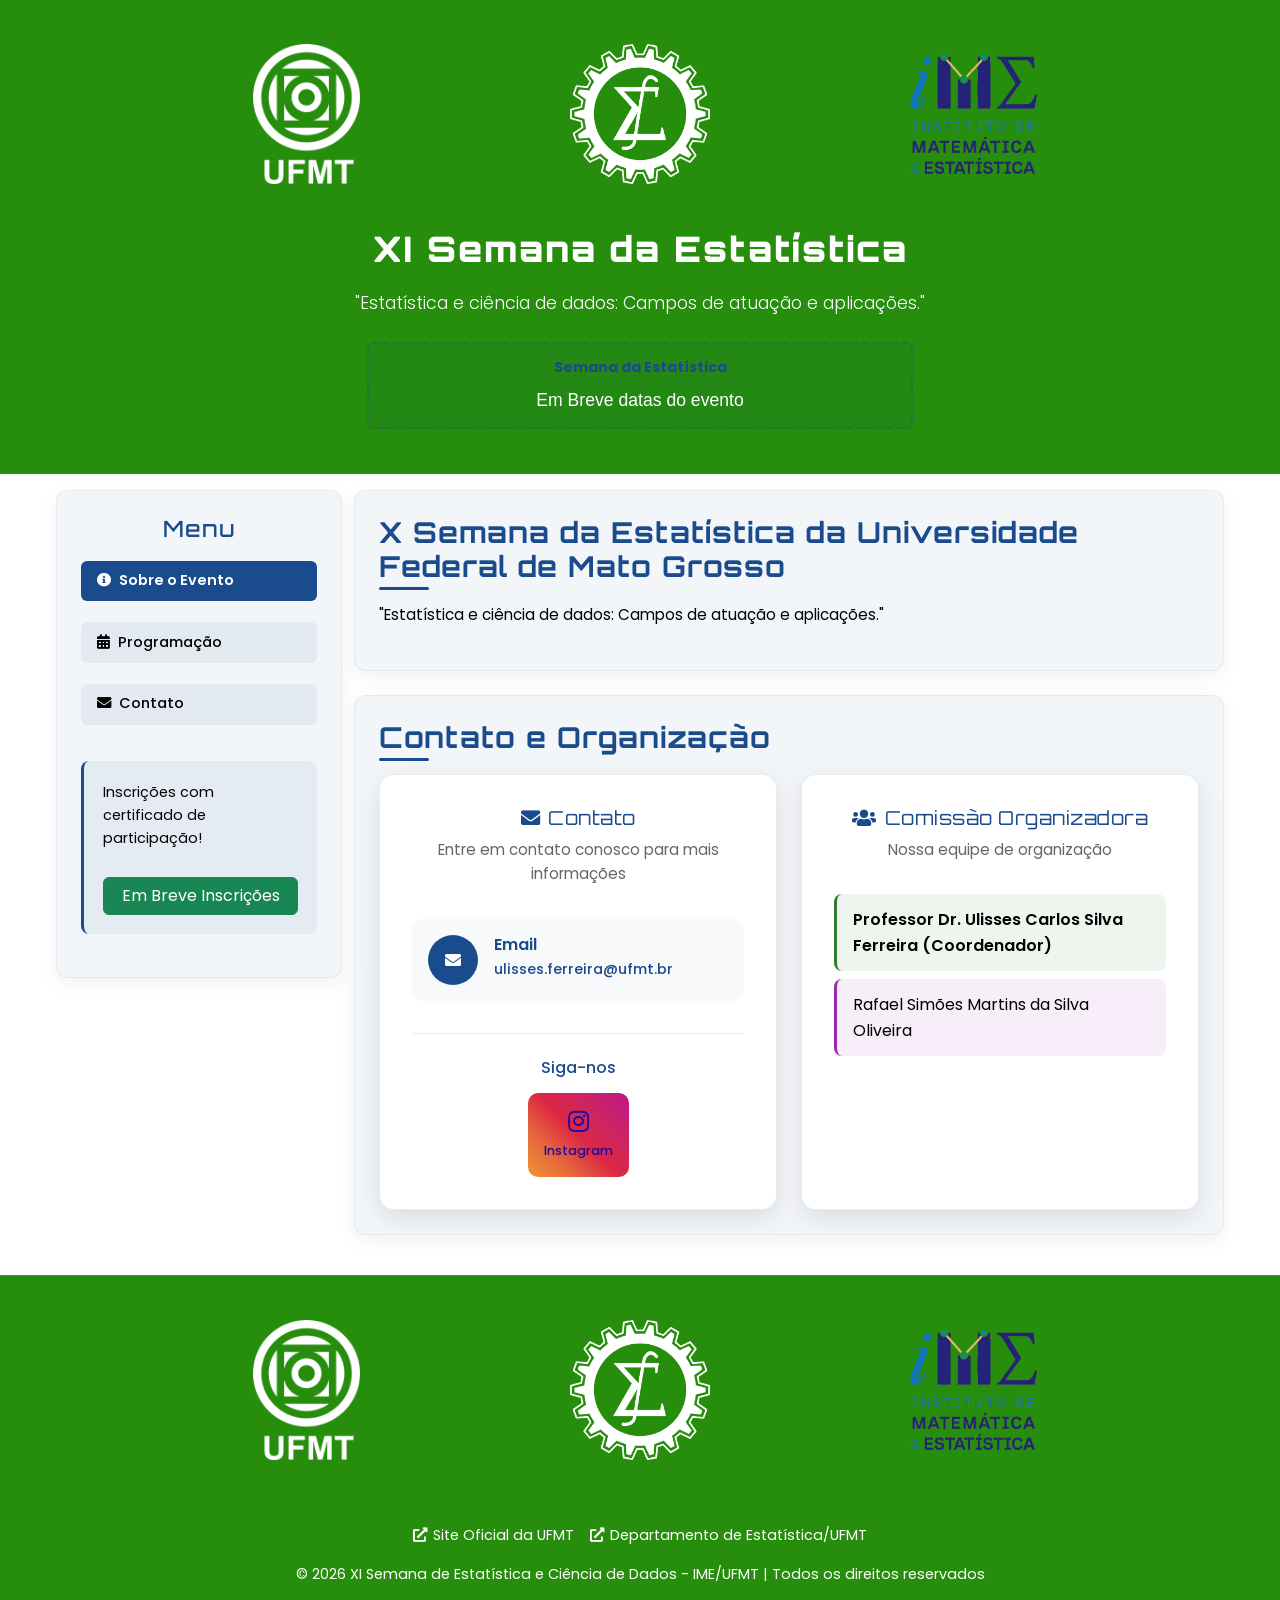
==== index.html @ e0cdef61 "Add files via upload" ====
<!DOCTYPE html>
<html lang="pt-BR">
<head>
    <meta charset="UTF-8">
    <meta http-equiv="X-UA-Compatible" content="IE=edge">
    <meta name="viewport" content="width=device-width, initial-scale=1.0">
    <meta name="description" content="Semana da Estatística 2026 - IME/UFMT. Evento anual com palestras, workshops e integração para estudantes, profissionais e interessados em Estatística e Ciência de Dados.">
    <meta name="keywords" content="Estatística, UFMT, ICET, evento, ciência de dados, workshop, palestra, sustentabilidade, programação, inscrição">
    <meta name="author" content="Departamento de Estatística - UFMT">
    <meta name="robots" content="index, follow">
    <link rel="icon" type="image/png" href="estatistica_ufmt.png">
    <link rel="stylesheet" href="https://cdnjs.cloudflare.com/ajax/libs/font-awesome/5.15.4/css/all.min.css">
    <link rel="stylesheet" href="https://cdn.jsdelivr.net/npm/bootstrap-icons@1.11.1/font/bootstrap-icons.css">
    <link href="https://cdn.jsdelivr.net/npm/bootstrap@5.1.3/dist/css/bootstrap.min.css" rel="stylesheet">
    <link href="https://fonts.googleapis.com/css2?family=Poppins:wght@300;400;500;600;700&family=Orbitron:wght@400;700;900&display=swap" rel="stylesheet">
    <title>Semana da Estatística - IME/UFMT</title>
    <link rel="stylesheet" href="style.css">
    <style>
      
    </style>
</head>

<body>
    <header>
        <div class="logos-container">
            <div class="logo-item">
                <img src="ufmt_logo.png" alt="UFMT" class="logo-ufmt">
            </div>
            <div class="logo-item">
                <img src="estatistica_ufmt.png" alt="Estatística UFMT" class="logo-estatistica">
            </div>
            <div class="logo-item">
                <img src="logo_ime.png" alt="IME - Instituto de Matemática e Estatística" class="logo-nic">
            </div>
        </div>
        
        <div class="container">
            <h1 class="animate-in">XI Semana da Estatística</h1>
            <p class="lead animate-in delay-1">"Estatística e ciência de dados: Campos de atuação e aplicações."</p>
            
            <div class="row mt-4 justify-content-center">
                <div class="col-md-6">
                    <div class="confirmation-field animate-in delay-2">
                        <strong>Semana da Estatística</strong>
                        <div><p class="lead animate-in delay-1" style="color: white; font-family:Verdana, Geneva, Tahoma, sans-serif">Em Breve datas do evento</p></div>
                    </div>
                </div>
            </div>
        </div>
    </header>

    <main class="main-container">
        <div class="row">
            <div class="col-lg-3 sidebar">
                <div class="content-section animate-in delay-1">
                    <h3>Menu</h3>
                    <div class="d-grid gap-2">
                        <a href="#sobre" class="btn btn-sidebar active"><i class="fas fa-info-circle me-2"></i>Sobre o Evento</a>
                        <a href="#programacao" class="btn btn-sidebar"><i class="fas fa-calendar-alt me-2"></i>Programação</a>
                        <a href="#contato" class="btn btn-sidebar"><i class="fas fa-envelope me-2"></i>Contato</a>
                    </div>
                    
                    <div class="highlight-box mt-4 animate-in delay-2">
                        <p>Inscrições com certificado de participação!</p>
                        <a href="#inscricao" class="btn btn-success w-100 mt-2">Em Breve Inscrições</a>
                    </div>
                </div>
            </div>
            
            <div class="col-lg-9">
                <section id="sobre" class="content-section animate-in">
                    <h2>X Semana da Estatística da Universidade Federal de Mato Grosso</h2>
                    <p class="texto-branco"> 
                        <strong>"Estatística e ciência de dados: Campos de atuação e aplicações."</strong>
                    </p>
                </section>
                
                <section id="contato" class="content-section animate-in delay-1">
                    <h2>Contato e Organização</h2>
                    <div class="row">
                        <div class="col-md-6">
                            <div class="contact-info-card">
                                <div class="contact-header">
                                    <h4><i class="fas fa-envelope me-2"></i>Contato</h4>
                                    <p class="contact-description">Entre em contato conosco para mais informações</p>
                                </div>
                                
                                <div class="contact-details">
                                    <div class="contact-item">
                                        <div class="contact-icon">
                                            <i class="fas fa-envelope"></i>
                                        </div>
                                        <div class="contact-content">
                                            <h6>Email</h6>
                                            <p><a href="mailto:ulisses.ferreira@ufmt.br" class="contact-link">ulisses.ferreira@ufmt.br</a></p>
                                        </div>
                                    </div>
                                </div>
                                
                                <div class="social-media-section">
                                    <h6>Siga-nos</h6>
                                    <div class="social-links">
                                        <a href="https://www.instagram.com/estatistica.ufmt/" target="_blank" class="social-link instagram">
                                            <i class="fab fa-instagram"></i>
                                            <span>Instagram</span>
                                        </a>
                                    </div>
                                </div>
                            </div>
                        </div>
                        
                        <div class="col-md-6">
                            <div class="contact-info-card">
                                <div class="contact-header">
                                    <h4><i class="fas fa-users me-2"></i>Comissão Organizadora</h4>
                                    <p class="contact-description">Nossa equipe de organização</p>
                                </div>
                                
                                <ul class="committee-list">
                                    <li class="coordinator">Professor Dr. Ulisses Carlos Silva Ferreira (Coordenador)</li>
                                    <li class="developer">Rafael Simões Martins da Silva Oliveira</li>
                                </ul>
                            </div>
                        </div>
                    </div>
                </section>
            </div>
        </div>
    </main>

    <footer>
        <div class="footer-content">
            <div class="logos-container">
                <div class="logo-item">
                    <img src="ufmt_logo.png" alt="UFMT" class="logo-ufmt">
                </div>
                <div class="logo-item">
                    <img src="estatistica_ufmt.png" alt="Estatística UFMT" class="logo-estatistica">
                </div>
                <div class="logo-item">
                    <img src="logo_ime.png" alt="IME - Instituto de Matemática e Estatística" class="logo-nic">
                </div>
            </div>
            
            <div class="external-links">
                <a href="https://ufmt.br/" target="_blank"><i class="fas fa-external-link-alt"></i> Site Oficial da UFMT</a>
                <a href="https://www.ufmt.br/unidade/dest" target="_blank"><i class="fas fa-external-link-alt"></i> Departamento de Estatística/UFMT</a>
            </div>
            
            <h5>© 2026 XI Semana de Estatística e Ciência de Dados - IME/UFMT | Todos os direitos reservados</h5>
        </div>
    </footer>

    <script src="https://cdn.jsdelivr.net/npm/bootstrap@5.1.3/dist/js/bootstrap.bundle.min.js"></script>

    <script>
        document.addEventListener('DOMContentLoaded', function() {
            const observer = new IntersectionObserver((entries) => {
                entries.forEach(entry => {
                    if (entry.isIntersecting) {
                        entry.target.classList.add('animate-in');
                    }
                });
            }, { threshold: 0.1 });
            
            document.querySelectorAll('section').forEach(section => observer.observe(section));
        });
    </script>
</body>
</html>
---- style.css ----
:root {
            --primary-color: #268d0d; 
            --secondary-color: #2e7d32;
            --accent-color: #8bc34a;
            --text-color: #000000;   
            --pattern-color: rgba(255,255,255,0.07);
        }
        
        * { margin: 0; padding: 0; box-sizing: border-box; }
        
        body {
            font-family: 'Poppins', sans-serif;
            line-height: 1.6;
            min-height: 100vh;
            display: flex;
            flex-direction: column;
            background: #ffffff;
            color: var(--text-color);
            position: relative;
        }

        header { 
            background: var(--primary-color); 
            color: #ffffff; 
            padding: 1.5rem 0.5rem 2rem; 
            text-align: center; 
            overflow: hidden; 
            position: relative; 
        }
        
        footer { 
            background: var(--primary-color); 
            color: #ffffff; 
            padding: 1.5rem; 
            margin-top: auto; 
            backdrop-filter: blur(5px); 
            border-top: 1px solid rgba(255, 255, 255, 0.1); 
            position: relative;
        }
        
        h1 {
            font-family: 'Orbitron', monospace;
            color: #ffffff;
            font-weight: 900;
            font-size: 2.2rem;
            text-align: center;
            margin-bottom: 1.2rem;
            line-height: 1.2;
            letter-spacing: 2px;
        }
        
        h2 {
            font-family: 'Orbitron', monospace;
            color: #1a4b8c;
            font-weight: 700;
            font-size: 1.8rem;
            margin-bottom: 1.2rem;
            position: relative;
            display: inline-block;
            letter-spacing: 1px;
        }
        h2::after {
            content: '';
            position: absolute;
            bottom: -6px; left: 0;
            width: 50px; height: 3px;
            background: #1a4b8c; border-radius: 2px;
        }
        h3 {
            font-family: 'Orbitron', monospace;
            color: #1a4b8c;
            font-weight: 500;
            font-size: 1.4rem;
            margin-bottom: 1.2rem;
            text-align: center;
            letter-spacing: 1px;
        }
        h4 {
            font-family: 'Orbitron', monospace;
            color: #1a4b8c;
            font-weight: 400;
            font-size: 1.2rem;
            margin-bottom: 0.8rem;
            letter-spacing: 0.5px;
        }
        h5 { color: #ffffff; font-weight: 400; font-size: 0.9rem; text-align: center; margin-bottom: 0.8rem; }
        p { margin-bottom: 1.2rem; }
        
        .header-logos {
            display: flex; 
            justify-content: center; 
            align-items: center;
            gap: 1rem; 
            margin-bottom: 1.5rem; 
            flex-wrap: wrap;
        }
        .header-logos img {
            height: 60px; 
            width: auto; 
            object-fit: contain;
        }

        .logo-mono { filter: brightness(0) invert(1); }
        
        .logo-placeholder {
            width: 140px; height: 60px; background: rgba(255,255,255,0.1);
            border: 2px dashed rgba(255,255,255,0.3);
            display: flex; align-items: center; justify-content: center;
            color: rgba(255,255,255,0.5); font-size: 0.7rem; border-radius: 6px;
        }
        
        .lead { font-size: 1.1rem; font-weight: 300; margin-bottom: 0; opacity: 0.9; }
        
        main.main-container { max-width: 1200px; margin: 0 auto; padding: 1rem; flex: 1; background: transparent; }
        .content-section {
            padding: 1.5rem; 
            background: rgba(26, 75, 140, 0.05);
            backdrop-filter: blur(10px);
            border-radius: 12px; 
            box-shadow: 0 6px 20px rgba(0, 0, 0, 0.06);
            border: 1px solid rgba(26, 75, 140, 0.08); 
            margin-bottom: 1.5rem;
            transition: transform 0.3s ease, box-shadow 0.3s ease;
            color: var(--text-color);
        }
        .content-section:hover { transform: translateY(-3px); box-shadow: 0 8px 25px rgba(0, 0, 0, 0.10); }

        .sidebar { padding-right: 0; margin-bottom: 1.5rem; }
        .btn-sidebar {
            width: 100%; margin-bottom: 0.8rem; text-align: left; padding: 0.6rem 1rem;
            border-radius: 6px; transition: all 0.3s ease; font-weight: 500; border: none;
            background: rgba(26, 75, 140, 0.08); color: #000000;
            font-size: 0.9rem;
        }
        .btn-sidebar:hover { background: rgba(26, 75, 140, 0.25); transform: translateX(3px); color: #000; }
        .btn-sidebar.active { background: #1a4b8c; color: #ffffff; font-weight: 600; }
        
        .modern-table {
            width: 100%; border-collapse: collapse; margin: 15px 0; font-family: 'Poppins', sans-serif;
            background: rgba(26, 75, 140, 0.05);
            border-radius: 8px; overflow: hidden; box-shadow: 0 3px 15px rgba(0, 0, 0, 0.05);
            font-size: 0.9rem;
        }
        .modern-table th {
            background-color: rgba(26, 75, 140, 0.15); color: #000; padding: 12px; text-align: left;
            font-weight: 600; border-bottom: 2px solid rgba(26, 75, 140, 0.2);
            font-size: 0.9rem;
        }
        .modern-table td { padding: 12px; border-bottom: 1px solid rgba(26, 75, 140, 0.12); vertical-align: middle; color: #000; font-size: 0.9rem; }
        .modern-table tr:last-child td { border-bottom: none; }
        .modern-table tr:hover { background-color: rgba(26, 75, 140, 0.08); }
        .table-link { color: #0066ff; text-decoration: none; transition: all 0.3s ease; display: inline-flex; align-items: center; gap: 6px; font-weight: 500; font-size: 0.9rem; }
        .table-link:hover { color: #1a4b8c; transform: translateX(2px); }
        .text-center { text-align: center; }
        .table-responsive { overflow-x: auto; -webkit-overflow-scrolling: touch; }
        
        .programacao-table {
            width: 100%;
            border-collapse: collapse;
            margin: 20px 0;
            font-family: 'Poppins', sans-serif;
            background: #ffffff;
            border-radius: 12px;
            overflow: hidden;
            box-shadow: 0 8px 25px rgba(0, 0, 0, 0.1);
            font-size: 0.9rem;
        }
        
        .programacao-table th {
            background: #1a4b8c;
            color: #ffffff;
            padding: 16px 12px;
            text-align: left;
            font-weight: 600;
            font-size: 0.95rem;
            border: none;
            position: relative;
        }
        
        .programacao-table th:first-child {
            width: 40px;
            text-align: center;
        }
        
        .programacao-table th:nth-child(2) {
            width: 140px;
        }
        
        .programacao-table th:nth-child(3) {
            width: auto;
        }
        
        .programacao-table th:last-child {
            width: 280px;
        }
        
        .programacao-table td {
            padding: 16px 12px;
            border-bottom: 1px solid rgba(26, 75, 140, 0.1);
            vertical-align: top;
            color: #333333;
            font-size: 0.9rem;
            line-height: 1.4;
        }
        
        .programacao-table tr:last-child td {
            border-bottom: none;
        }
        
        .programacao-table tr:hover {
            background-color: rgba(26, 75, 140, 0.05);
            transform: scale(1.01);
            transition: all 0.2s ease;
        }
        
        .dia-header {
            background: #2e7d32;
            color: #ffffff;
            font-weight: 700;
            font-size: 1rem;
            text-align: center;
            padding: 20px 12px;
        }
        
        .dia-header td {
            border: none;
            color: #ffffff;
            font-size: 1.1rem;
            letter-spacing: 0.5px;
        }
        
        .horario {
            font-weight: 600;
            color: #1a4b8c;
            background: rgba(26, 75, 140, 0.08);
            border-radius: 6px;
            padding: 8px 12px;
            text-align: center;
            font-size: 0.85rem;
            white-space: nowrap;
        }
        
        .atividade {
            font-weight: 500;
            color: #2c3e50;
            line-height: 1.5;
        }
        
        .palestrante {
            color: #666666;
            font-style: italic;
            line-height: 1.4;
        }
        
        .status-confirmado {
            color: #2e7d32;
            font-weight: 600;
        }
        
        .status-pendente {
            color: #f57c00;
            font-weight: 600;
        }
        
        .tipo-palestra {
            background: #1a4b8c;
            color: #ffffff;
            padding: 4px 8px;
            border-radius: 12px;
            font-size: 0.7rem;
            font-weight: 600;
            text-transform: uppercase;
            letter-spacing: 0.5px;
            margin-right: 8px;
        }
        
        .tipo-coffee {
            background: #4caf50;
            color: #ffffff;
            padding: 4px 8px;
            border-radius: 12px;
            font-size: 0.7rem;
            font-weight: 600;
            text-transform: uppercase;
            letter-spacing: 0.5px;
            margin-right: 8px;
        }
        
        .tipo-poster {
            background: #ff9800;
            color: #ffffff;
            padding: 4px 8px;
            border-radius: 12px;
            font-size: 0.7rem;
            font-weight: 600;
            text-transform: uppercase;
            letter-spacing: 0.5px;
            margin-right: 8px;
        }
        
        .tipo-minicurso {
            background: #9c27b0;
            color: #ffffff;
            padding: 4px 8px;
            border-radius: 12px;
            font-size: 0.7rem;
            font-weight: 600;
            text-transform: uppercase;
            letter-spacing: 0.5px;
            margin-right: 8px;
        }
        
        .atividade-icon {
            margin-right: 8px;
            color: #1a4b8c;
        }
        
        .table-responsive {
            border-radius: 12px;
            box-shadow: 0 8px 25px rgba(0, 0, 0, 0.1);
        }
        
        .event-card {
            background: rgba(26, 75, 140, 0.05); 
            border-radius: 10px; 
            padding: 1.2rem; 
            margin-bottom: 1.2rem;
            border-left: 3px solid var(--accent-color); 
            transition: all 0.3s ease;
            color: #000;
        }
        .event-card:hover { background: rgba(26, 75, 140, 0.10); transform: translateY(-2px); }
        .event-time { font-weight: 600; color: #1a4b8c; margin-bottom: 0.4rem; display: flex; align-items: center; gap: 0.4rem; font-size: 0.9rem; }
        .event-title { font-weight: 600; font-size: 1rem; margin-bottom: 0.4rem; }
        .event-speaker { font-style: italic; opacity: 0.9; margin-bottom: 0.4rem; font-size: 0.9rem; }
        
        .texto-branco { color: #000000; text-align: justify; text-justify: inter-word; font-weight: 300; font-size: 0.95rem; }
        .link-rodape { color: #0066ff; text-decoration: none; font-weight: 500; transition: all 0.3s ease; display: inline-block; margin-top: 0.8rem; font-size: 0.9rem; }
        .link-rodape:hover { color: #1a4b8c; transform: translateX(3px); }
        
        .footer-content { display: flex; flex-direction: column; align-items: center; gap: 1.2rem; position: relative; }
        .footer-logos { 
            display: flex; 
            justify-content: center; 
            align-items: center; 
            gap: 1.2rem; 
            margin-bottom: 0.8rem; 
            flex-wrap: wrap; 
        }
        .footer-logos img { 
            height: 50px; 
            width: auto; 
            object-fit: contain; 
            filter: brightness(0) invert(1);
        }
        .social-links { display: flex; gap: 1rem; margin-top: 0.8rem; }
        .social-links a { color: #220a9e; font-size: 1.2rem; transition: all 0.3s ease; }
        .social-links a:hover { color: var(--accent-color); transform: translateY(-2px); }
        .external-links { display: flex; gap: 1rem; flex-wrap: wrap; justify-content: center; }
        .external-links a { color: #ffffff; text-decoration: none; transition: all 0.3s ease; display: flex; align-items: center; gap: 0.4rem; font-size: 0.9rem; }
        .external-links a:hover { color: var(--accent-color); }
        
        .badge-event {
            background-color: rgba(26, 75, 140, 0.15); color: #1a4b8c; font-weight: 600;
            padding: 0.25rem 0.6rem; border-radius: 40px; font-size: 0.7rem; margin-left: 0.4rem; vertical-align: middle;
        }
        .highlight-box {
            background: rgba(26, 75, 140, 0.06); border-radius: 8px; padding: 1.2rem; margin: 1.2rem 0; border-left: 3px solid #1a4b8c; color: #000;
            font-size: 0.9rem;
        }
        
        .confirmation-field {
            background: rgba(26, 75, 140, 0.06); border: 2px dashed rgba(26, 75, 140, 0.25);
            padding: 0.8rem; border-radius: 6px; margin-bottom: 0.8rem; text-align: center; color: #000;
            font-size: 0.9rem;
        }
        .confirmation-field strong { display: block; margin-bottom: 0.4rem; color: #1a4b8c; }
        
        .programacao-cards {
            display: none;
        }
        
        .dia-card {
            background: #2e7d32;
            color: #ffffff;
            border-radius: 12px;
            padding: 1.2rem;
            margin-bottom: 1.5rem;
            font-weight: 700;
            text-align: center;
            font-size: 1.1rem;
            letter-spacing: 0.5px;
            box-shadow: 0 4px 15px rgba(46, 125, 50, 0.3);
            transition: all 0.3s ease;
        }
        
        .dia-card:hover {
            transform: translateY(-2px);
            box-shadow: 0 6px 20px rgba(46, 125, 50, 0.4);
        }
        
        .atividade-card {
            background: #ffffff;
            border-radius: 12px;
            padding: 1.2rem;
            margin-bottom: 1rem;
            border-left: 4px solid var(--accent-color);
            box-shadow: 0 3px 15px rgba(0, 0, 0, 0.08);
            transition: all 0.3s ease;
            border: 1px solid rgba(26, 75, 140, 0.1);
        }
        
        .atividade-card:hover {
            transform: translateY(-3px);
            box-shadow: 0 6px 20px rgba(0, 0, 0, 0.12);
            border-left-color: #1a4b8c;
        }
        
        .horario-card {
            font-weight: 600;
            color: #1a4b8c;
            margin-bottom: 0.8rem;
            background: rgba(26, 75, 140, 0.08);
            padding: 0.5rem 0.8rem;
            border-radius: 6px;
            display: inline-block;
            font-size: 0.9rem;
        }
        
        .palestrante-card {
            font-style: italic;
            color: #666666;
            margin-top: 0.8rem;
            font-size: 0.9rem;
            line-height: 1.4;
            padding: 0.5rem 0;
        }
        
        .atividade-card .atividade {
            font-weight: 500;
            color: #2c3e50;
            margin-bottom: 0.5rem;
            line-height: 1.4;
        }
        
        .atividade-card .tipo-palestra,
        .atividade-card .tipo-coffee,
        .atividade-card .tipo-poster,
        .atividade-card .tipo-minicurso {
            margin-bottom: 0.5rem;
            display: inline-block;
        }
        
        .legenda-programacao {
            background: rgba(26, 75, 140, 0.03);
            border-radius: 10px;
            padding: 1.5rem;
            border: 1px solid rgba(26, 75, 140, 0.1);
        }
        
        .legenda-programacao h5 {
            color: #1a4b8c;
            margin-bottom: 1rem;
            font-size: 1.1rem;
        }
        
        .legenda-item {
            display: flex;
            align-items: center;
            margin-bottom: 0.8rem;
            gap: 0.8rem;
        }
        
        .legenda-texto {
            color: #666666;
            font-size: 0.9rem;
        }
        
        .legenda-status {
            border-top: 1px solid rgba(26, 75, 140, 0.1);
            padding-top: 1rem;
        }
        
        .contact-info-card {
            background: #ffffff;
            border-radius: 15px;
            padding: 2rem;
            box-shadow: 0 8px 25px rgba(0, 0, 0, 0.1);
            border: 1px solid rgba(26, 75, 140, 0.1);
            height: 100%;
        }
        
        .contact-header {
            text-align: center;
            margin-bottom: 2rem;
        }
        
        .contact-header h4 {
            color: #1a4b8c;
            margin-bottom: 0.5rem;
        }
        
        .contact-description {
            color: #666666;
            font-size: 0.95rem;
            margin-bottom: 0;
        }
        
        .contact-details {
            margin-bottom: 2rem;
        }
        
        .contact-item {
            display: flex;
            align-items: flex-start;
            margin-bottom: 1.5rem;
            padding: 1rem;
            background: rgba(26, 75, 140, 0.03);
            border-radius: 10px;
            transition: all 0.3s ease;
        }
        
        .contact-item:hover {
            background: rgba(26, 75, 140, 0.08);
            transform: translateX(5px);
        }
        
        .contact-icon {
            background: #1a4b8c;
            color: #ffffff;
            width: 50px;
            height: 50px;
            border-radius: 50%;
            display: flex;
            align-items: center;
            justify-content: center;
            margin-right: 1rem;
            flex-shrink: 0;
        }
        
        .contact-content h6 {
            color: #1a4b8c;
            margin-bottom: 0.3rem;
            font-weight: 600;
        }
        
        .contact-content p {
            color: #666666;
            margin-bottom: 0;
            font-size: 0.9rem;
            line-height: 1.4;
        }
        
        .contact-link {
            color: #1a4b8c;
            text-decoration: none;
            font-weight: 500;
            transition: all 0.3s ease;
        }
        
        .contact-link:hover {
            color: #2e7d32;
            text-decoration: underline;
        }
        
        .social-media-section {
            text-align: center;
            padding-top: 1.5rem;
            border-top: 1px solid rgba(26, 75, 140, 0.1);
        }
        
        .social-media-section h6 {
            color: #1a4b8c;
            margin-bottom: 1rem;
        }
        
        .social-links {
            display: flex;
            gap: 1rem;
            justify-content: center;
            flex-wrap: wrap;
        }
        
        .social-link {
            display: flex;
            flex-direction: column;
            align-items: center;
            padding: 1rem;
            border-radius: 10px;
            text-decoration: none;
            color: #ffffff;
            transition: all 0.3s ease;
            min-width: 80px;
        }
        
        .social-link:hover {
            transform: translateY(-3px);
            text-decoration: none;
            color: #ffffff;
        }
        
        .social-link.instagram {
            background: linear-gradient(45deg, #f09433, #e6683c, #dc2743, #cc2366, #bc1888);
        }
        
        .social-link i {
            font-size: 1.5rem;
            margin-bottom: 0.5rem;
        }
        
        .social-link span {
            font-size: 0.8rem;
            font-weight: 500;
        }
        
        .committee-list {
            list-style: none;
            padding: 0;
        }
        
        .committee-list li {
            padding: 0.8rem 1rem;
            margin-bottom: 0.5rem;
            background: rgba(26, 75, 140, 0.05);
            border-radius: 8px;
            transition: all 0.3s ease;
        }
        
        .committee-list li:hover {
            background: rgba(26, 75, 140, 0.1);
            transform: translateX(5px);
        }
        
        .committee-list .coordinator {
            background: rgba(46, 125, 50, 0.08);
            font-weight: 600;
            border-left: 3px solid #2e7d32;
        }
        
        .committee-list .developer {
            background: rgba(156, 39, 176, 0.08);
            border-left: 3px solid #9c27b0;
        }
        
        @keyframes fadeIn { from { opacity: 0; transform: translateY(20px); } to { opacity: 1; transform: translateY(0); } }
        .animate-in { animation: fadeIn 0.6s ease-out forwards; }
        .delay-1 { animation-delay: 0.2s; }
        .delay-2 { animation-delay: 0.4s; }
        .delay-3 { animation-delay: 0.6s; }
        
        .logos-container {
            display: flex;
            justify-content: space-between;
            align-items: center;
            width: 100%;
            max-width: 1000px;
            margin: 0 auto 1.5rem;
        }
        
        .logo-item {
            display: flex;
            flex-direction: column;
            align-items: center;
            justify-content: flex-end;
            flex: 1;
        }
        
        .logo-ufmt {
            height: 140px;
            filter: brightness(0) invert(1);
        }
        
        .logo-estatistica {
            height: 140px;
            filter: brightness(0) invert(1);
        }
        
        .logo-nic {
            height: 180px;
        }
        
        @media (max-width: 992px) {
            .logos-container {
                flex-direction: column;
                gap: 1.5rem;
            }
            
            .logo-ufmt, .logo-estatistica, .logo-nic {
                height: 120px;
            }
        }
        
        @media (max-width: 768px) {
            h1 { font-size: 1.8rem; letter-spacing: 1px; }
            h2 { font-size: 1.5rem; }
            h3 { font-size: 1.3rem; }
            h4 { font-size: 1.1rem; }
            .lead { font-size: 1rem; }
            
            .content-section { 
                padding: 1.2rem; 
                margin-bottom: 1.2rem;
                border-radius: 10px;
            }
            
            .header-logos, .footer-logos { 
                flex-direction: column; 
                gap: 0.8rem; 
            }
            .header-logos img, .footer-logos img { 
                height: 50px; 
            }
            
            .sidebar { 
                padding-right: 0; 
                margin-bottom: 1.5rem; 
            }
            
            .btn-sidebar {
                padding: 0.7rem 1rem;
                font-size: 0.9rem;
            }
            
            .texto-branco {
                font-size: 0.9rem;
            }
            
            .main-container {
                padding: 0.8rem;
            }
            
            .row {
                margin-left: -0.5rem;
                margin-right: -0.5rem;
            }
            
            .col-lg-3, .col-lg-9, .col-md-6 {
                padding-left: 0.5rem;
                padding-right: 0.5rem;
            }
            
            .programacao-table {
                display: none;
            }
            
            .programacao-cards {
                display: block;
            }
            
            .logos-container {
                flex-direction: column;
                gap: 1.2rem;
            }
            
            .logo-ufmt, .logo-estatistica, .logo-nic {
                height: 100px;
            }
            
            .btn {
                padding: 0.5rem 1rem;
                font-size: 0.9rem;
            }
        }
        
        @media (max-width: 480px) {
            h1 { font-size: 1.6rem; }
            h2 { font-size: 1.3rem; }
            
            .content-section {
                padding: 1rem;
            }
            
            .logo-ufmt, .logo-estatistica, .logo-nic {
                height: 80px;
            }
            
            .external-links {
                flex-direction: column;
                gap: 0.5rem;
            }
            
            .social-links {
                justify-content: center;
            }
            
            .header-logos img {
                height: 45px;
            }
            
            .footer-logos img {
                height: 40px;
            }
            
            .badge-event {
                display: block;
                margin: 0.5rem 0 0 0;
                width: fit-content;
            }
            
            .atividade-card {
                padding: 0.8rem;
            }
            
            .legenda-programacao {
                padding: 1rem;
            }
            
            .legenda-item {
                flex-direction: column;
                align-items: flex-start;
                gap: 0.4rem;
            }
        }
        
        @media (min-width: 769px) {
            .programacao-table {
                display: table;
            }
            
            .programacao-cards {
                display: none;
            }
        }
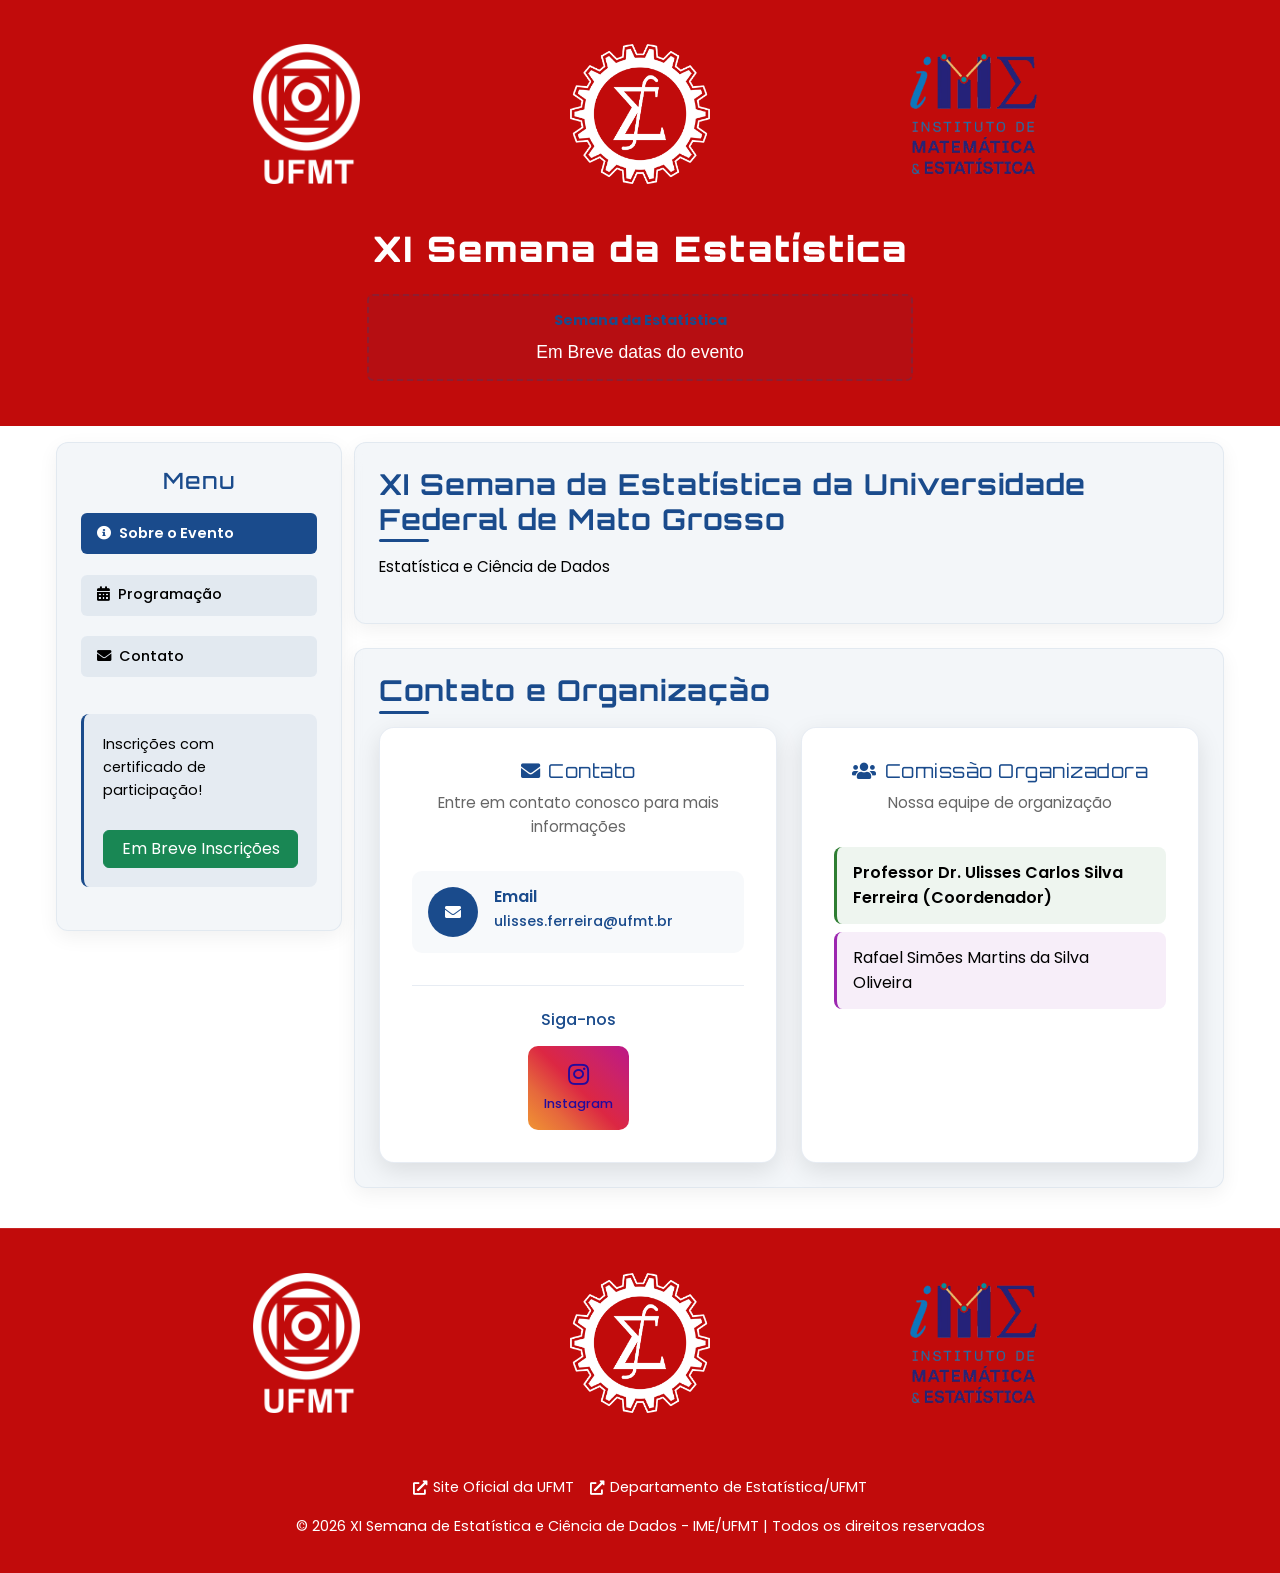
==== commit 615d0711: "Add files via upload" ====
--- a/index.html
+++ b/index.html
@@ -36,7 +36,7 @@
         
         <div class="container">
             <h1 class="animate-in">XI Semana da Estatística</h1>
-            <p class="lead animate-in delay-1">"Estatística e ciência de dados: Campos de atuação e aplicações."</p>
+            
             
             <div class="row mt-4 justify-content-center">
                 <div class="col-md-6">
@@ -69,9 +69,9 @@
             
             <div class="col-lg-9">
                 <section id="sobre" class="content-section animate-in">
-                    <h2>X Semana da Estatística da Universidade Federal de Mato Grosso</h2>
+                    <h2>XI Semana da Estatística da Universidade Federal de Mato Grosso</h2>
                     <p class="texto-branco"> 
-                        <strong>"Estatística e ciência de dados: Campos de atuação e aplicações."</strong>
+                        <strong>Estatística e Ciência de Dados</strong>
                     </p>
                 </section>
                 
--- a/style.css
+++ b/style.css
@@ -1,9 +1,9 @@
 :root {
-            --primary-color: #268d0d; 
-            --secondary-color: #2e7d32;
+            --primary-color: #c10b0b; 
+            --secondary-color: #d8e3d8;
             --accent-color: #8bc34a;
             --text-color: #000000;   
-            --pattern-color: rgba(255,255,255,0.07);
+            --pattern-color: rgba(16, 44, 205, 0.07);
         }
         
         * { margin: 0; padding: 0; box-sizing: border-box; }
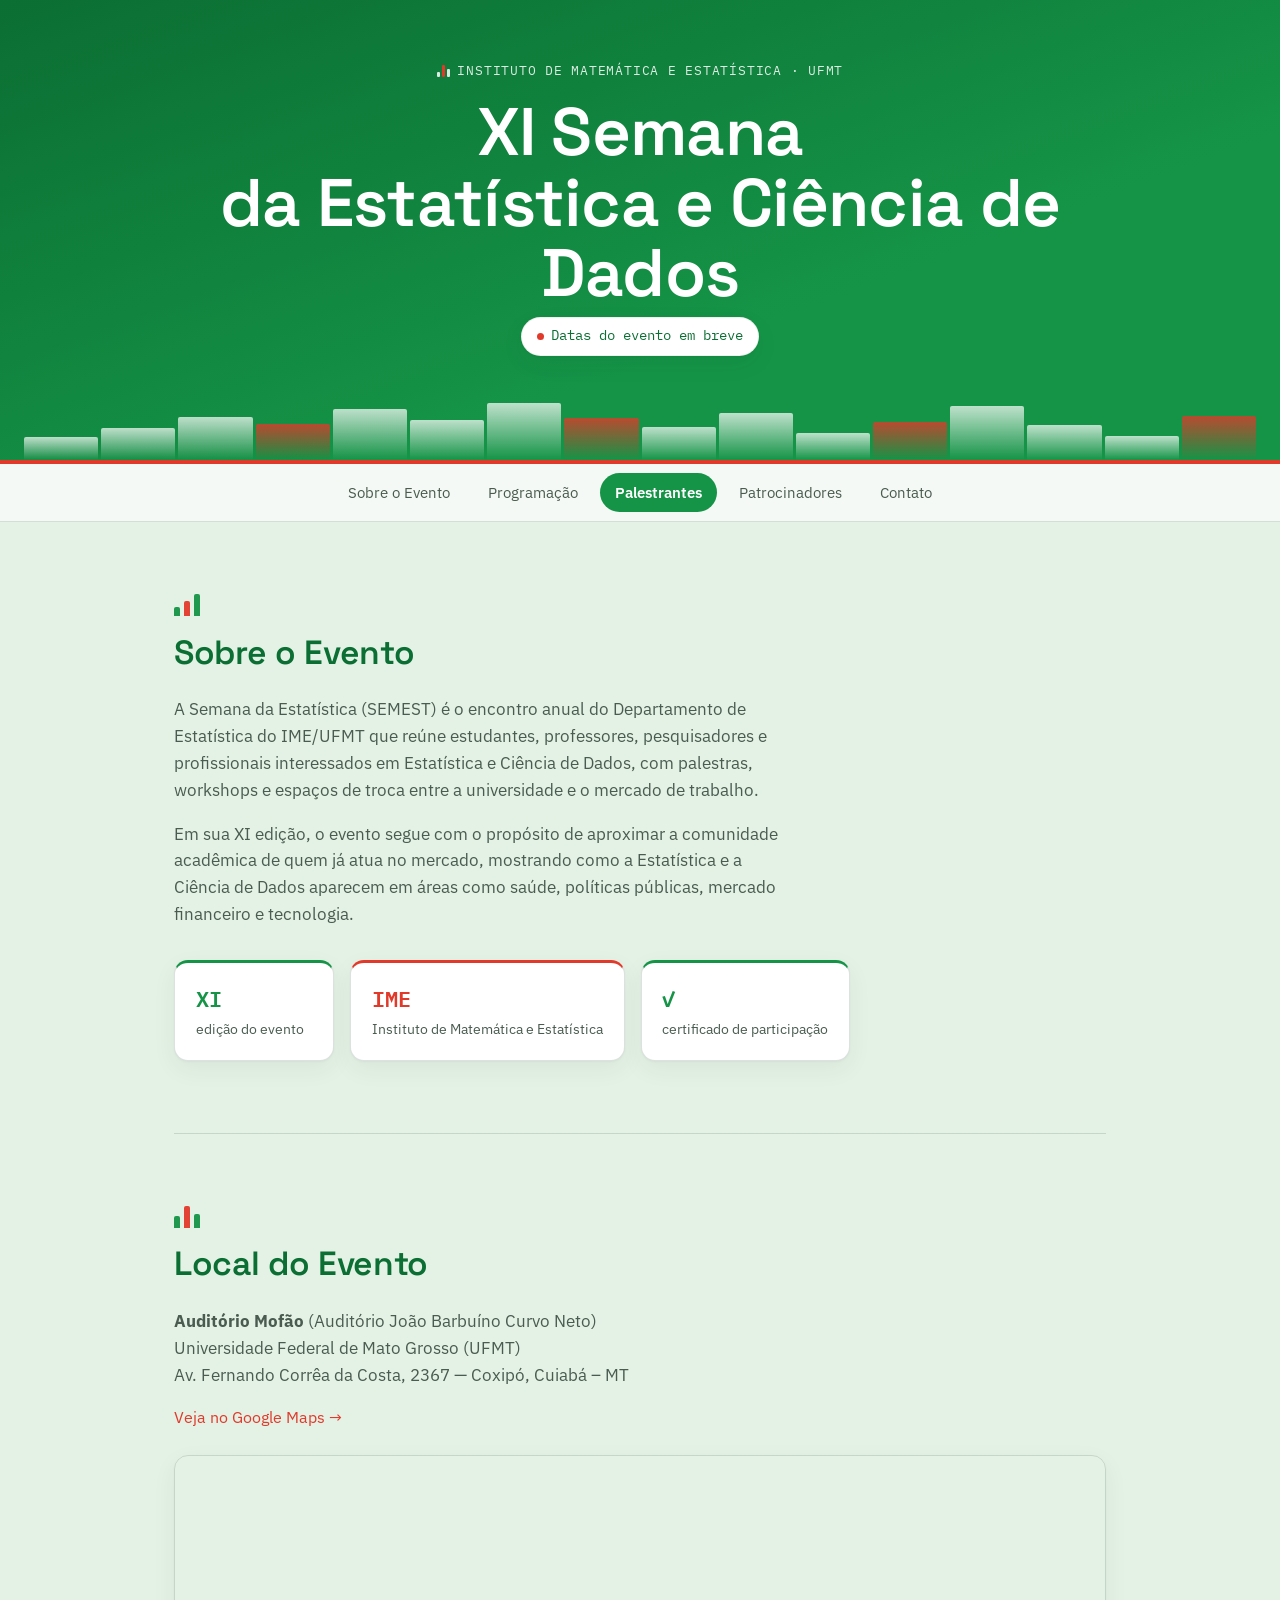
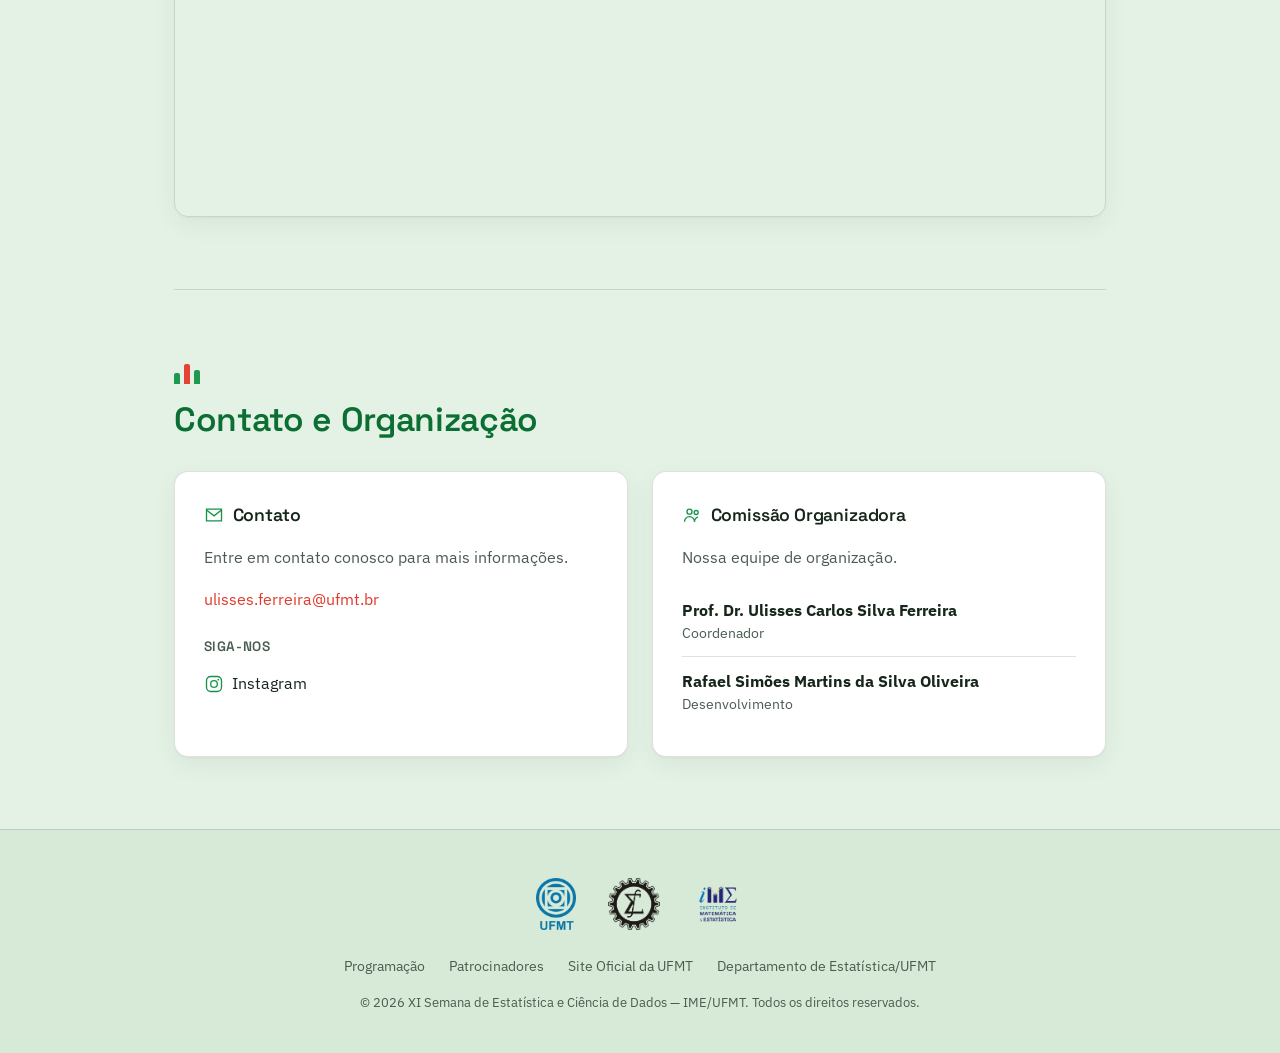
==== commit 42eaee8a: "Add files via upload" ====
--- a/index.html
+++ b/index.html
@@ -1,170 +1,175 @@
 <!DOCTYPE html>
 <html lang="pt-BR">
 <head>
-    <meta charset="UTF-8">
-    <meta http-equiv="X-UA-Compatible" content="IE=edge">
-    <meta name="viewport" content="width=device-width, initial-scale=1.0">
-    <meta name="description" content="Semana da Estatística 2026 - IME/UFMT. Evento anual com palestras, workshops e integração para estudantes, profissionais e interessados em Estatística e Ciência de Dados.">
-    <meta name="keywords" content="Estatística, UFMT, ICET, evento, ciência de dados, workshop, palestra, sustentabilidade, programação, inscrição">
-    <meta name="author" content="Departamento de Estatística - UFMT">
-    <meta name="robots" content="index, follow">
-    <link rel="icon" type="image/png" href="estatistica_ufmt.png">
-    <link rel="stylesheet" href="https://cdnjs.cloudflare.com/ajax/libs/font-awesome/5.15.4/css/all.min.css">
-    <link rel="stylesheet" href="https://cdn.jsdelivr.net/npm/bootstrap-icons@1.11.1/font/bootstrap-icons.css">
-    <link href="https://cdn.jsdelivr.net/npm/bootstrap@5.1.3/dist/css/bootstrap.min.css" rel="stylesheet">
-    <link href="https://fonts.googleapis.com/css2?family=Poppins:wght@300;400;500;600;700&family=Orbitron:wght@400;700;900&display=swap" rel="stylesheet">
-    <title>Semana da Estatística - IME/UFMT</title>
-    <link rel="stylesheet" href="style.css">
-    <style>
-      
-    </style>
+<meta charset="UTF-8">
+<meta http-equiv="X-UA-Compatible" content="IE=edge">
+<meta name="viewport" content="width=device-width, initial-scale=1.0">
+
+<title>XI Semana da Estatística — IME/UFMT</title>
+<meta name="description" content="XI Semana da Estatística e Ciência de Dados do IME/UFMT. Palestras, workshops e integração para estudantes, profissionais e interessados em Estatística e Ciência de Dados. Datas e inscrições em breve.">
+<meta name="keywords" content="Estatística, UFMT,, IME, evento, ciência de dados, workshop, palestra, inscrição">
+<meta name="author" content="Instituto de Matemática e Estatística - UFMT">
+<meta name="robots" content="index, follow">
+<meta name="theme-color" content="#0A1230">
+<link rel="canonical" href="https://www.xsemest.com.br/">
+
+<meta property="og:type" content="website">
+<meta property="og:title" content="XI Semana da Estatística — IME/UFMT">
+<meta property="og:description" content="Palestras, workshops e integração para estudantes, profissionais e interessados em Estatística e Ciência de Dados. Datas e inscrições em breve.">
+<meta property="og:image" content="estatistica_ufmt.png">
+<meta property="og:locale" content="pt_BR">
+<meta name="twitter:card" content="summary_large_image">
+<meta name="twitter:title" content="XI Semana da Estatística — IME/UFMT">
+<meta name="twitter:description" content="Palestras, workshops e integração para estudantes, profissionais e interessados em Estatística e Ciência de Dados.">
+<meta name="twitter:image" content="estatistica_ufmt.png">
+
+<link rel="icon" type="image/png" href="estatistica_ufmt.png">
+<link rel="apple-touch-icon" href="estatistica_ufmt.png">
+
+<link rel="preconnect" href="https://fonts.googleapis.com">
+<link rel="preconnect" href="https://fonts.gstatic.com" crossorigin>
+<link href="https://fonts.googleapis.com/css2?family=Space+Grotesk:wght@500;600;700&family=IBM+Plex+Sans:wght@400;500;600&family=IBM+Plex+Mono:wght@500;600&display=swap" rel="stylesheet">
+
+<link rel="stylesheet" href="style.css">
 </head>
+<body>
 
-<body>
-    <header>
-        <div class="logos-container">
-            <div class="logo-item">
-                <img src="ufmt_logo.png" alt="UFMT" class="logo-ufmt">
-            </div>
-            <div class="logo-item">
-                <img src="estatistica_ufmt.png" alt="Estatística UFMT" class="logo-estatistica">
-            </div>
-            <div class="logo-item">
-                <img src="logo_ime.png" alt="IME - Instituto de Matemática e Estatística" class="logo-nic">
-            </div>
-        </div>
-        
-        <div class="container">
-            <h1 class="animate-in">XI Semana da Estatística</h1>
-            
-            
-            <div class="row mt-4 justify-content-center">
-                <div class="col-md-6">
-                    <div class="confirmation-field animate-in delay-2">
-                        <strong>Semana da Estatística</strong>
-                        <div><p class="lead animate-in delay-1" style="color: white; font-family:Verdana, Geneva, Tahoma, sans-serif">Em Breve datas do evento</p></div>
-                    </div>
-                </div>
-            </div>
-        </div>
-    </header>
+<a class="skip-link" href="#conteudo">Pular para o conteúdo</a>
 
-    <main class="main-container">
-        <div class="row">
-            <div class="col-lg-3 sidebar">
-                <div class="content-section animate-in delay-1">
-                    <h3>Menu</h3>
-                    <div class="d-grid gap-2">
-                        <a href="#sobre" class="btn btn-sidebar active"><i class="fas fa-info-circle me-2"></i>Sobre o Evento</a>
-                        <a href="#programacao" class="btn btn-sidebar"><i class="fas fa-calendar-alt me-2"></i>Programação</a>
-                        <a href="#contato" class="btn btn-sidebar"><i class="fas fa-envelope me-2"></i>Contato</a>
-                    </div>
-                    
-                    <div class="highlight-box mt-4 animate-in delay-2">
-                        <p>Inscrições com certificado de participação!</p>
-                        <a href="#inscricao" class="btn btn-success w-100 mt-2">Em Breve Inscrições</a>
-                    </div>
-                </div>
-            </div>
-            
-            <div class="col-lg-9">
-                <section id="sobre" class="content-section animate-in">
-                    <h2>XI Semana da Estatística da Universidade Federal de Mato Grosso</h2>
-                    <p class="texto-branco"> 
-                        <strong>Estatística e Ciência de Dados</strong>
-                    </p>
-                </section>
-                
-                <section id="contato" class="content-section animate-in delay-1">
-                    <h2>Contato e Organização</h2>
-                    <div class="row">
-                        <div class="col-md-6">
-                            <div class="contact-info-card">
-                                <div class="contact-header">
-                                    <h4><i class="fas fa-envelope me-2"></i>Contato</h4>
-                                    <p class="contact-description">Entre em contato conosco para mais informações</p>
-                                </div>
-                                
-                                <div class="contact-details">
-                                    <div class="contact-item">
-                                        <div class="contact-icon">
-                                            <i class="fas fa-envelope"></i>
-                                        </div>
-                                        <div class="contact-content">
-                                            <h6>Email</h6>
-                                            <p><a href="mailto:ulisses.ferreira@ufmt.br" class="contact-link">ulisses.ferreira@ufmt.br</a></p>
-                                        </div>
-                                    </div>
-                                </div>
-                                
-                                <div class="social-media-section">
-                                    <h6>Siga-nos</h6>
-                                    <div class="social-links">
-                                        <a href="https://www.instagram.com/estatistica.ufmt/" target="_blank" class="social-link instagram">
-                                            <i class="fab fa-instagram"></i>
-                                            <span>Instagram</span>
-                                        </a>
-                                    </div>
-                                </div>
-                            </div>
-                        </div>
-                        
-                        <div class="col-md-6">
-                            <div class="contact-info-card">
-                                <div class="contact-header">
-                                    <h4><i class="fas fa-users me-2"></i>Comissão Organizadora</h4>
-                                    <p class="contact-description">Nossa equipe de organização</p>
-                                </div>
-                                
-                                <ul class="committee-list">
-                                    <li class="coordinator">Professor Dr. Ulisses Carlos Silva Ferreira (Coordenador)</li>
-                                    <li class="developer">Rafael Simões Martins da Silva Oliveira</li>
-                                </ul>
-                            </div>
-                        </div>
-                    </div>
-                </section>
-            </div>
-        </div>
-    </main>
+<header class="hero">
+  <div class="hero-inner">
+    
 
-    <footer>
-        <div class="footer-content">
-            <div class="logos-container">
-                <div class="logo-item">
-                    <img src="ufmt_logo.png" alt="UFMT" class="logo-ufmt">
-                </div>
-                <div class="logo-item">
-                    <img src="estatistica_ufmt.png" alt="Estatística UFMT" class="logo-estatistica">
-                </div>
-                <div class="logo-item">
-                    <img src="logo_ime.png" alt="IME - Instituto de Matemática e Estatística" class="logo-nic">
-                </div>
-            </div>
-            
-            <div class="external-links">
-                <a href="https://ufmt.br/" target="_blank"><i class="fas fa-external-link-alt"></i> Site Oficial da UFMT</a>
-                <a href="https://www.ufmt.br/unidade/dest" target="_blank"><i class="fas fa-external-link-alt"></i> Departamento de Estatística/UFMT</a>
-            </div>
-            
-            <h5>© 2026 XI Semana de Estatística e Ciência de Dados - IME/UFMT | Todos os direitos reservados</h5>
-        </div>
-    </footer>
+    <p class="eyebrow"><span class="bars" aria-hidden="true"><i></i><i></i><i></i></span> Instituto de Matemática e Estatística · UFMT</p>
+    <h1>XI Semana<br>da Estatística e Ciência de Dados</h1>
+   
 
-    <script src="https://cdn.jsdelivr.net/npm/bootstrap@5.1.3/dist/js/bootstrap.bundle.min.js"></script>
+    <div class="hero-badge">
+      <span class="dot" aria-hidden="true"></span>
+      Datas do evento em breve
+    </div>
+  </div>
 
-    <script>
-        document.addEventListener('DOMContentLoaded', function() {
-            const observer = new IntersectionObserver((entries) => {
-                entries.forEach(entry => {
-                    if (entry.isIntersecting) {
-                        entry.target.classList.add('animate-in');
-                    }
-                });
-            }, { threshold: 0.1 });
-            
-            document.querySelectorAll('section').forEach(section => observer.observe(section));
-        });
-    </script>
+  <div class="hero-histogram" aria-hidden="true">
+    <i style="--h:38%"></i><i style="--h:52%"></i><i style="--h:71%"></i><i style="--h:60%"></i>
+    <i style="--h:85%"></i><i style="--h:66%"></i><i style="--h:94%"></i><i style="--h:70%"></i>
+    <i style="--h:55%"></i><i style="--h:78%"></i><i style="--h:45%"></i><i style="--h:63%"></i>
+    <i style="--h:90%"></i><i style="--h:58%"></i><i style="--h:40%"></i><i style="--h:73%"></i>
+  </div>
+</header>
+
+<nav class="site-nav" aria-label="Navegação principal">
+  <a href="index.html#sobre" class="tab-link">Sobre o Evento</a>
+  <a href="programacao.html" class="tab-link">Programação</a>
+  <a href="palestrantes.html" class="tab-link active">Palestrantes</a>
+  <a href="patrocinadores.html" class="tab-link">Patrocinadores</a>
+  <a href="index.html#contato" class="tab-link">Contato</a>
+</nav>
+
+<main id="conteudo" class="page">
+
+  <section id="sobre" class="section">
+    <p class="section-mark" aria-hidden="true"><i style="--h:40%"></i><i style="--h:70%"></i><i style="--h:100%"></i></p>
+    <h2>Sobre o Evento</h2>
+    <p class="lede">
+      A Semana da Estatística (SEMEST) é o encontro anual do Departamento de
+      Estatística do IME/UFMT que reúne estudantes, professores, pesquisadores e
+      profissionais interessados em Estatística e Ciência de Dados, com palestras,
+      workshops e espaços de troca entre a universidade e o mercado de trabalho.
+    </p>
+    <p class="lede">
+      Em sua XI edição, o evento segue com o propósito de aproximar a comunidade
+      acadêmica de quem já atua no mercado, mostrando como a Estatística e a
+      Ciência de Dados aparecem em áreas como saúde, políticas públicas, mercado
+      financeiro e tecnologia.
+    </p>
+
+    <div class="stat-chips">
+      <div class="chip">
+        <span class="chip-num">XI</span>
+        <span class="chip-label">edição do evento</span>
+      </div>
+      <div class="chip">
+        <span class="chip-num">IME</span>
+        <span class="chip-label">Instituto de Matemática e Estatística</span>
+      </div>
+      <div class="chip">
+        <span class="chip-num">✓</span>
+        <span class="chip-label">certificado de participação</span>
+      </div>
+    </div>
+  </section>
+
+  <section id="local" class="section">
+    <p class="section-mark" aria-hidden="true"><i style="--h:55%"></i><i style="--h:100%"></i><i style="--h:60%"></i></p>
+    <h2>Local do Evento</h2>
+    <p class="lede">
+      <strong>Auditório Mofão</strong> (Auditório João Barbuíno Curvo Neto)<br>
+      Universidade Federal de Mato Grosso (UFMT)<br>
+      Av. Fernando Corrêa da Costa, 2367 — Coxipó, Cuiabá – MT
+    </p>
+    <p><a href="https://maps.app.goo.gl/PFBHiiC9P6nd1BjTA" target="_blank" rel="noopener" class="link">Veja no Google Maps →</a></p>
+
+    <div class="map-frame">
+      <iframe
+        src="https://www.google.com/maps/embed?pb=!1m18!1m12!1m3!1d3656.123456789!2d-56.0693214!3d-15.60831!2m3!1f0!2f0!3f0!3m2!1i1024!2i768!4f13.1!3m3!1m2!1s0x939db13f6ed4f995%3A0x77a41a3f027ce01f!2sAudit%C3%B3rio+Mof%C3%A3o+%28Audit%C3%B3rio+Jo%C3%A3o+Barbu%C3%ADno+Curvo+Neto%29!5e0!3m2!1spt-BR!2sbr!4v1634177890123!5m2!1spt-BR!2sbr"
+        width="100%" height="360" style="border:0;" allowfullscreen="" loading="lazy"
+        referrerpolicy="no-referrer-when-downgrade"
+        title="Localização do Auditório Mofão - UFMT"></iframe>
+    </div>
+  </section>
+
+  <section id="contato" class="section">
+    <p class="section-mark" aria-hidden="true"><i style="--h:50%"></i><i style="--h:90%"></i><i style="--h:65%"></i></p>
+    <h2>Contato e Organização</h2>
+
+    <div class="cards-grid">
+      <div class="card">
+        <h3>
+          <svg class="icon" viewBox="0 0 24 24" aria-hidden="true"><path d="M3 5h18v14H3z" fill="none" stroke="currentColor" stroke-width="1.6"/><path d="M3 6l9 7 9-7" fill="none" stroke="currentColor" stroke-width="1.6"/></svg>
+          Contato
+        </h3>
+        <p class="text-muted">Entre em contato conosco para mais informações.</p>
+        <p><a href="mailto:ulisses.ferreira@ufmt.br" class="link">ulisses.ferreira@ufmt.br</a></p>
+
+        <h4>Siga-nos</h4>
+        <a href="https://www.instagram.com/estatistica.ufmt/" target="_blank" rel="noopener" class="social-link">
+          <svg class="icon" viewBox="0 0 24 24" aria-hidden="true"><rect x="3" y="3" width="18" height="18" rx="5" fill="none" stroke="currentColor" stroke-width="1.6"/><circle cx="12" cy="12" r="4" fill="none" stroke="currentColor" stroke-width="1.6"/><circle cx="17.2" cy="6.8" r="1.1" fill="currentColor"/></svg>
+          Instagram
+        </a>
+      </div>
+
+      <div class="card">
+        <h3>
+          <svg class="icon" viewBox="0 0 24 24" aria-hidden="true"><circle cx="9" cy="8" r="3" fill="none" stroke="currentColor" stroke-width="1.6"/><path d="M3 20c0-3.3 2.7-6 6-6s6 2.7 6 6" fill="none" stroke="currentColor" stroke-width="1.6"/><circle cx="17" cy="9" r="2.4" fill="none" stroke="currentColor" stroke-width="1.6"/><path d="M15 20c0-2.6 1.8-4.8 4.2-5.5" fill="none" stroke="currentColor" stroke-width="1.6"/></svg>
+          Comissão Organizadora
+        </h3>
+        <p class="text-muted">Nossa equipe de organização.</p>
+        <ul class="committee-list">
+          <li><strong>Prof. Dr. Ulisses Carlos Silva Ferreira</strong><span>Coordenador</span></li>
+          <li><strong>Rafael Simões Martins da Silva Oliveira</strong><span>Desenvolvimento</span></li>
+        </ul>
+      </div>
+    </div>
+  </section>
+
+</main>
+
+<footer class="footer">
+  <div class="logos-row">
+    <img src="ufmt_logo.png" alt="UFMT" class="logo-img" loading="lazy">
+    <img src="estatistica_ufmt.png" alt="Estatística UFMT" class="logo-img" loading="lazy">
+    <img src="logo_ime.png" alt="IME - Instituto de Matemática e Estatística" class="logo-img" loading="lazy">
+  </div>
+  <div class="footer-links">
+    <a href="programacao.html">Programação</a>
+    <a href="patrocinadores.html">Patrocinadores</a>
+    <a href="https://ufmt.br/" target="_blank" rel="noopener">Site Oficial da UFMT</a>
+    <a href="https://www.ufmt.br/unidade/dest" target="_blank" rel="noopener">Departamento de Estatística/UFMT</a>
+  </div>
+  <p class="footer-copy">© 2026 XI Semana de Estatística e Ciência de Dados — IME/UFMT. Todos os direitos reservados.</p>
+</footer>
+
+<script src="script.js" defer></script>
 </body>
-</html>+</html>
--- a/style.css
+++ b/style.css
@@ -1,823 +1,433 @@
-:root {
-            --primary-color: #c10b0b; 
-            --secondary-color: #d8e3d8;
-            --accent-color: #8bc34a;
-            --text-color: #000000;   
-            --pattern-color: rgba(16, 44, 205, 0.07);
-        }
-        
-        * { margin: 0; padding: 0; box-sizing: border-box; }
-        
-        body {
-            font-family: 'Poppins', sans-serif;
-            line-height: 1.6;
-            min-height: 100vh;
-            display: flex;
-            flex-direction: column;
-            background: #ffffff;
-            color: var(--text-color);
-            position: relative;
-        }
-
-        header { 
-            background: var(--primary-color); 
-            color: #ffffff; 
-            padding: 1.5rem 0.5rem 2rem; 
-            text-align: center; 
-            overflow: hidden; 
-            position: relative; 
-        }
-        
-        footer { 
-            background: var(--primary-color); 
-            color: #ffffff; 
-            padding: 1.5rem; 
-            margin-top: auto; 
-            backdrop-filter: blur(5px); 
-            border-top: 1px solid rgba(255, 255, 255, 0.1); 
-            position: relative;
-        }
-        
-        h1 {
-            font-family: 'Orbitron', monospace;
-            color: #ffffff;
-            font-weight: 900;
-            font-size: 2.2rem;
-            text-align: center;
-            margin-bottom: 1.2rem;
-            line-height: 1.2;
-            letter-spacing: 2px;
-        }
-        
-        h2 {
-            font-family: 'Orbitron', monospace;
-            color: #1a4b8c;
-            font-weight: 700;
-            font-size: 1.8rem;
-            margin-bottom: 1.2rem;
-            position: relative;
-            display: inline-block;
-            letter-spacing: 1px;
-        }
-        h2::after {
-            content: '';
-            position: absolute;
-            bottom: -6px; left: 0;
-            width: 50px; height: 3px;
-            background: #1a4b8c; border-radius: 2px;
-        }
-        h3 {
-            font-family: 'Orbitron', monospace;
-            color: #1a4b8c;
-            font-weight: 500;
-            font-size: 1.4rem;
-            margin-bottom: 1.2rem;
-            text-align: center;
-            letter-spacing: 1px;
-        }
-        h4 {
-            font-family: 'Orbitron', monospace;
-            color: #1a4b8c;
-            font-weight: 400;
-            font-size: 1.2rem;
-            margin-bottom: 0.8rem;
-            letter-spacing: 0.5px;
-        }
-        h5 { color: #ffffff; font-weight: 400; font-size: 0.9rem; text-align: center; margin-bottom: 0.8rem; }
-        p { margin-bottom: 1.2rem; }
-        
-        .header-logos {
-            display: flex; 
-            justify-content: center; 
-            align-items: center;
-            gap: 1rem; 
-            margin-bottom: 1.5rem; 
-            flex-wrap: wrap;
-        }
-        .header-logos img {
-            height: 60px; 
-            width: auto; 
-            object-fit: contain;
-        }
-
-        .logo-mono { filter: brightness(0) invert(1); }
-        
-        .logo-placeholder {
-            width: 140px; height: 60px; background: rgba(255,255,255,0.1);
-            border: 2px dashed rgba(255,255,255,0.3);
-            display: flex; align-items: center; justify-content: center;
-            color: rgba(255,255,255,0.5); font-size: 0.7rem; border-radius: 6px;
-        }
-        
-        .lead { font-size: 1.1rem; font-weight: 300; margin-bottom: 0; opacity: 0.9; }
-        
-        main.main-container { max-width: 1200px; margin: 0 auto; padding: 1rem; flex: 1; background: transparent; }
-        .content-section {
-            padding: 1.5rem; 
-            background: rgba(26, 75, 140, 0.05);
-            backdrop-filter: blur(10px);
-            border-radius: 12px; 
-            box-shadow: 0 6px 20px rgba(0, 0, 0, 0.06);
-            border: 1px solid rgba(26, 75, 140, 0.08); 
-            margin-bottom: 1.5rem;
-            transition: transform 0.3s ease, box-shadow 0.3s ease;
-            color: var(--text-color);
-        }
-        .content-section:hover { transform: translateY(-3px); box-shadow: 0 8px 25px rgba(0, 0, 0, 0.10); }
-
-        .sidebar { padding-right: 0; margin-bottom: 1.5rem; }
-        .btn-sidebar {
-            width: 100%; margin-bottom: 0.8rem; text-align: left; padding: 0.6rem 1rem;
-            border-radius: 6px; transition: all 0.3s ease; font-weight: 500; border: none;
-            background: rgba(26, 75, 140, 0.08); color: #000000;
-            font-size: 0.9rem;
-        }
-        .btn-sidebar:hover { background: rgba(26, 75, 140, 0.25); transform: translateX(3px); color: #000; }
-        .btn-sidebar.active { background: #1a4b8c; color: #ffffff; font-weight: 600; }
-        
-        .modern-table {
-            width: 100%; border-collapse: collapse; margin: 15px 0; font-family: 'Poppins', sans-serif;
-            background: rgba(26, 75, 140, 0.05);
-            border-radius: 8px; overflow: hidden; box-shadow: 0 3px 15px rgba(0, 0, 0, 0.05);
-            font-size: 0.9rem;
-        }
-        .modern-table th {
-            background-color: rgba(26, 75, 140, 0.15); color: #000; padding: 12px; text-align: left;
-            font-weight: 600; border-bottom: 2px solid rgba(26, 75, 140, 0.2);
-            font-size: 0.9rem;
-        }
-        .modern-table td { padding: 12px; border-bottom: 1px solid rgba(26, 75, 140, 0.12); vertical-align: middle; color: #000; font-size: 0.9rem; }
-        .modern-table tr:last-child td { border-bottom: none; }
-        .modern-table tr:hover { background-color: rgba(26, 75, 140, 0.08); }
-        .table-link { color: #0066ff; text-decoration: none; transition: all 0.3s ease; display: inline-flex; align-items: center; gap: 6px; font-weight: 500; font-size: 0.9rem; }
-        .table-link:hover { color: #1a4b8c; transform: translateX(2px); }
-        .text-center { text-align: center; }
-        .table-responsive { overflow-x: auto; -webkit-overflow-scrolling: touch; }
-        
-        .programacao-table {
-            width: 100%;
-            border-collapse: collapse;
-            margin: 20px 0;
-            font-family: 'Poppins', sans-serif;
-            background: #ffffff;
-            border-radius: 12px;
-            overflow: hidden;
-            box-shadow: 0 8px 25px rgba(0, 0, 0, 0.1);
-            font-size: 0.9rem;
-        }
-        
-        .programacao-table th {
-            background: #1a4b8c;
-            color: #ffffff;
-            padding: 16px 12px;
-            text-align: left;
-            font-weight: 600;
-            font-size: 0.95rem;
-            border: none;
-            position: relative;
-        }
-        
-        .programacao-table th:first-child {
-            width: 40px;
-            text-align: center;
-        }
-        
-        .programacao-table th:nth-child(2) {
-            width: 140px;
-        }
-        
-        .programacao-table th:nth-child(3) {
-            width: auto;
-        }
-        
-        .programacao-table th:last-child {
-            width: 280px;
-        }
-        
-        .programacao-table td {
-            padding: 16px 12px;
-            border-bottom: 1px solid rgba(26, 75, 140, 0.1);
-            vertical-align: top;
-            color: #333333;
-            font-size: 0.9rem;
-            line-height: 1.4;
-        }
-        
-        .programacao-table tr:last-child td {
-            border-bottom: none;
-        }
-        
-        .programacao-table tr:hover {
-            background-color: rgba(26, 75, 140, 0.05);
-            transform: scale(1.01);
-            transition: all 0.2s ease;
-        }
-        
-        .dia-header {
-            background: #2e7d32;
-            color: #ffffff;
-            font-weight: 700;
-            font-size: 1rem;
-            text-align: center;
-            padding: 20px 12px;
-        }
-        
-        .dia-header td {
-            border: none;
-            color: #ffffff;
-            font-size: 1.1rem;
-            letter-spacing: 0.5px;
-        }
-        
-        .horario {
-            font-weight: 600;
-            color: #1a4b8c;
-            background: rgba(26, 75, 140, 0.08);
-            border-radius: 6px;
-            padding: 8px 12px;
-            text-align: center;
-            font-size: 0.85rem;
-            white-space: nowrap;
-        }
-        
-        .atividade {
-            font-weight: 500;
-            color: #2c3e50;
-            line-height: 1.5;
-        }
-        
-        .palestrante {
-            color: #666666;
-            font-style: italic;
-            line-height: 1.4;
-        }
-        
-        .status-confirmado {
-            color: #2e7d32;
-            font-weight: 600;
-        }
-        
-        .status-pendente {
-            color: #f57c00;
-            font-weight: 600;
-        }
-        
-        .tipo-palestra {
-            background: #1a4b8c;
-            color: #ffffff;
-            padding: 4px 8px;
-            border-radius: 12px;
-            font-size: 0.7rem;
-            font-weight: 600;
-            text-transform: uppercase;
-            letter-spacing: 0.5px;
-            margin-right: 8px;
-        }
-        
-        .tipo-coffee {
-            background: #4caf50;
-            color: #ffffff;
-            padding: 4px 8px;
-            border-radius: 12px;
-            font-size: 0.7rem;
-            font-weight: 600;
-            text-transform: uppercase;
-            letter-spacing: 0.5px;
-            margin-right: 8px;
-        }
-        
-        .tipo-poster {
-            background: #ff9800;
-            color: #ffffff;
-            padding: 4px 8px;
-            border-radius: 12px;
-            font-size: 0.7rem;
-            font-weight: 600;
-            text-transform: uppercase;
-            letter-spacing: 0.5px;
-            margin-right: 8px;
-        }
-        
-        .tipo-minicurso {
-            background: #9c27b0;
-            color: #ffffff;
-            padding: 4px 8px;
-            border-radius: 12px;
-            font-size: 0.7rem;
-            font-weight: 600;
-            text-transform: uppercase;
-            letter-spacing: 0.5px;
-            margin-right: 8px;
-        }
-        
-        .atividade-icon {
-            margin-right: 8px;
-            color: #1a4b8c;
-        }
-        
-        .table-responsive {
-            border-radius: 12px;
-            box-shadow: 0 8px 25px rgba(0, 0, 0, 0.1);
-        }
-        
-        .event-card {
-            background: rgba(26, 75, 140, 0.05); 
-            border-radius: 10px; 
-            padding: 1.2rem; 
-            margin-bottom: 1.2rem;
-            border-left: 3px solid var(--accent-color); 
-            transition: all 0.3s ease;
-            color: #000;
-        }
-        .event-card:hover { background: rgba(26, 75, 140, 0.10); transform: translateY(-2px); }
-        .event-time { font-weight: 600; color: #1a4b8c; margin-bottom: 0.4rem; display: flex; align-items: center; gap: 0.4rem; font-size: 0.9rem; }
-        .event-title { font-weight: 600; font-size: 1rem; margin-bottom: 0.4rem; }
-        .event-speaker { font-style: italic; opacity: 0.9; margin-bottom: 0.4rem; font-size: 0.9rem; }
-        
-        .texto-branco { color: #000000; text-align: justify; text-justify: inter-word; font-weight: 300; font-size: 0.95rem; }
-        .link-rodape { color: #0066ff; text-decoration: none; font-weight: 500; transition: all 0.3s ease; display: inline-block; margin-top: 0.8rem; font-size: 0.9rem; }
-        .link-rodape:hover { color: #1a4b8c; transform: translateX(3px); }
-        
-        .footer-content { display: flex; flex-direction: column; align-items: center; gap: 1.2rem; position: relative; }
-        .footer-logos { 
-            display: flex; 
-            justify-content: center; 
-            align-items: center; 
-            gap: 1.2rem; 
-            margin-bottom: 0.8rem; 
-            flex-wrap: wrap; 
-        }
-        .footer-logos img { 
-            height: 50px; 
-            width: auto; 
-            object-fit: contain; 
-            filter: brightness(0) invert(1);
-        }
-        .social-links { display: flex; gap: 1rem; margin-top: 0.8rem; }
-        .social-links a { color: #220a9e; font-size: 1.2rem; transition: all 0.3s ease; }
-        .social-links a:hover { color: var(--accent-color); transform: translateY(-2px); }
-        .external-links { display: flex; gap: 1rem; flex-wrap: wrap; justify-content: center; }
-        .external-links a { color: #ffffff; text-decoration: none; transition: all 0.3s ease; display: flex; align-items: center; gap: 0.4rem; font-size: 0.9rem; }
-        .external-links a:hover { color: var(--accent-color); }
-        
-        .badge-event {
-            background-color: rgba(26, 75, 140, 0.15); color: #1a4b8c; font-weight: 600;
-            padding: 0.25rem 0.6rem; border-radius: 40px; font-size: 0.7rem; margin-left: 0.4rem; vertical-align: middle;
-        }
-        .highlight-box {
-            background: rgba(26, 75, 140, 0.06); border-radius: 8px; padding: 1.2rem; margin: 1.2rem 0; border-left: 3px solid #1a4b8c; color: #000;
-            font-size: 0.9rem;
-        }
-        
-        .confirmation-field {
-            background: rgba(26, 75, 140, 0.06); border: 2px dashed rgba(26, 75, 140, 0.25);
-            padding: 0.8rem; border-radius: 6px; margin-bottom: 0.8rem; text-align: center; color: #000;
-            font-size: 0.9rem;
-        }
-        .confirmation-field strong { display: block; margin-bottom: 0.4rem; color: #1a4b8c; }
-        
-        .programacao-cards {
-            display: none;
-        }
-        
-        .dia-card {
-            background: #2e7d32;
-            color: #ffffff;
-            border-radius: 12px;
-            padding: 1.2rem;
-            margin-bottom: 1.5rem;
-            font-weight: 700;
-            text-align: center;
-            font-size: 1.1rem;
-            letter-spacing: 0.5px;
-            box-shadow: 0 4px 15px rgba(46, 125, 50, 0.3);
-            transition: all 0.3s ease;
-        }
-        
-        .dia-card:hover {
-            transform: translateY(-2px);
-            box-shadow: 0 6px 20px rgba(46, 125, 50, 0.4);
-        }
-        
-        .atividade-card {
-            background: #ffffff;
-            border-radius: 12px;
-            padding: 1.2rem;
-            margin-bottom: 1rem;
-            border-left: 4px solid var(--accent-color);
-            box-shadow: 0 3px 15px rgba(0, 0, 0, 0.08);
-            transition: all 0.3s ease;
-            border: 1px solid rgba(26, 75, 140, 0.1);
-        }
-        
-        .atividade-card:hover {
-            transform: translateY(-3px);
-            box-shadow: 0 6px 20px rgba(0, 0, 0, 0.12);
-            border-left-color: #1a4b8c;
-        }
-        
-        .horario-card {
-            font-weight: 600;
-            color: #1a4b8c;
-            margin-bottom: 0.8rem;
-            background: rgba(26, 75, 140, 0.08);
-            padding: 0.5rem 0.8rem;
-            border-radius: 6px;
-            display: inline-block;
-            font-size: 0.9rem;
-        }
-        
-        .palestrante-card {
-            font-style: italic;
-            color: #666666;
-            margin-top: 0.8rem;
-            font-size: 0.9rem;
-            line-height: 1.4;
-            padding: 0.5rem 0;
-        }
-        
-        .atividade-card .atividade {
-            font-weight: 500;
-            color: #2c3e50;
-            margin-bottom: 0.5rem;
-            line-height: 1.4;
-        }
-        
-        .atividade-card .tipo-palestra,
-        .atividade-card .tipo-coffee,
-        .atividade-card .tipo-poster,
-        .atividade-card .tipo-minicurso {
-            margin-bottom: 0.5rem;
-            display: inline-block;
-        }
-        
-        .legenda-programacao {
-            background: rgba(26, 75, 140, 0.03);
-            border-radius: 10px;
-            padding: 1.5rem;
-            border: 1px solid rgba(26, 75, 140, 0.1);
-        }
-        
-        .legenda-programacao h5 {
-            color: #1a4b8c;
-            margin-bottom: 1rem;
-            font-size: 1.1rem;
-        }
-        
-        .legenda-item {
-            display: flex;
-            align-items: center;
-            margin-bottom: 0.8rem;
-            gap: 0.8rem;
-        }
-        
-        .legenda-texto {
-            color: #666666;
-            font-size: 0.9rem;
-        }
-        
-        .legenda-status {
-            border-top: 1px solid rgba(26, 75, 140, 0.1);
-            padding-top: 1rem;
-        }
-        
-        .contact-info-card {
-            background: #ffffff;
-            border-radius: 15px;
-            padding: 2rem;
-            box-shadow: 0 8px 25px rgba(0, 0, 0, 0.1);
-            border: 1px solid rgba(26, 75, 140, 0.1);
-            height: 100%;
-        }
-        
-        .contact-header {
-            text-align: center;
-            margin-bottom: 2rem;
-        }
-        
-        .contact-header h4 {
-            color: #1a4b8c;
-            margin-bottom: 0.5rem;
-        }
-        
-        .contact-description {
-            color: #666666;
-            font-size: 0.95rem;
-            margin-bottom: 0;
-        }
-        
-        .contact-details {
-            margin-bottom: 2rem;
-        }
-        
-        .contact-item {
-            display: flex;
-            align-items: flex-start;
-            margin-bottom: 1.5rem;
-            padding: 1rem;
-            background: rgba(26, 75, 140, 0.03);
-            border-radius: 10px;
-            transition: all 0.3s ease;
-        }
-        
-        .contact-item:hover {
-            background: rgba(26, 75, 140, 0.08);
-            transform: translateX(5px);
-        }
-        
-        .contact-icon {
-            background: #1a4b8c;
-            color: #ffffff;
-            width: 50px;
-            height: 50px;
-            border-radius: 50%;
-            display: flex;
-            align-items: center;
-            justify-content: center;
-            margin-right: 1rem;
-            flex-shrink: 0;
-        }
-        
-        .contact-content h6 {
-            color: #1a4b8c;
-            margin-bottom: 0.3rem;
-            font-weight: 600;
-        }
-        
-        .contact-content p {
-            color: #666666;
-            margin-bottom: 0;
-            font-size: 0.9rem;
-            line-height: 1.4;
-        }
-        
-        .contact-link {
-            color: #1a4b8c;
-            text-decoration: none;
-            font-weight: 500;
-            transition: all 0.3s ease;
-        }
-        
-        .contact-link:hover {
-            color: #2e7d32;
-            text-decoration: underline;
-        }
-        
-        .social-media-section {
-            text-align: center;
-            padding-top: 1.5rem;
-            border-top: 1px solid rgba(26, 75, 140, 0.1);
-        }
-        
-        .social-media-section h6 {
-            color: #1a4b8c;
-            margin-bottom: 1rem;
-        }
-        
-        .social-links {
-            display: flex;
-            gap: 1rem;
-            justify-content: center;
-            flex-wrap: wrap;
-        }
-        
-        .social-link {
-            display: flex;
-            flex-direction: column;
-            align-items: center;
-            padding: 1rem;
-            border-radius: 10px;
-            text-decoration: none;
-            color: #ffffff;
-            transition: all 0.3s ease;
-            min-width: 80px;
-        }
-        
-        .social-link:hover {
-            transform: translateY(-3px);
-            text-decoration: none;
-            color: #ffffff;
-        }
-        
-        .social-link.instagram {
-            background: linear-gradient(45deg, #f09433, #e6683c, #dc2743, #cc2366, #bc1888);
-        }
-        
-        .social-link i {
-            font-size: 1.5rem;
-            margin-bottom: 0.5rem;
-        }
-        
-        .social-link span {
-            font-size: 0.8rem;
-            font-weight: 500;
-        }
-        
-        .committee-list {
-            list-style: none;
-            padding: 0;
-        }
-        
-        .committee-list li {
-            padding: 0.8rem 1rem;
-            margin-bottom: 0.5rem;
-            background: rgba(26, 75, 140, 0.05);
-            border-radius: 8px;
-            transition: all 0.3s ease;
-        }
-        
-        .committee-list li:hover {
-            background: rgba(26, 75, 140, 0.1);
-            transform: translateX(5px);
-        }
-        
-        .committee-list .coordinator {
-            background: rgba(46, 125, 50, 0.08);
-            font-weight: 600;
-            border-left: 3px solid #2e7d32;
-        }
-        
-        .committee-list .developer {
-            background: rgba(156, 39, 176, 0.08);
-            border-left: 3px solid #9c27b0;
-        }
-        
-        @keyframes fadeIn { from { opacity: 0; transform: translateY(20px); } to { opacity: 1; transform: translateY(0); } }
-        .animate-in { animation: fadeIn 0.6s ease-out forwards; }
-        .delay-1 { animation-delay: 0.2s; }
-        .delay-2 { animation-delay: 0.4s; }
-        .delay-3 { animation-delay: 0.6s; }
-        
-        .logos-container {
-            display: flex;
-            justify-content: space-between;
-            align-items: center;
-            width: 100%;
-            max-width: 1000px;
-            margin: 0 auto 1.5rem;
-        }
-        
-        .logo-item {
-            display: flex;
-            flex-direction: column;
-            align-items: center;
-            justify-content: flex-end;
-            flex: 1;
-        }
-        
-        .logo-ufmt {
-            height: 140px;
-            filter: brightness(0) invert(1);
-        }
-        
-        .logo-estatistica {
-            height: 140px;
-            filter: brightness(0) invert(1);
-        }
-        
-        .logo-nic {
-            height: 180px;
-        }
-        
-        @media (max-width: 992px) {
-            .logos-container {
-                flex-direction: column;
-                gap: 1.5rem;
-            }
-            
-            .logo-ufmt, .logo-estatistica, .logo-nic {
-                height: 120px;
-            }
-        }
-        
-        @media (max-width: 768px) {
-            h1 { font-size: 1.8rem; letter-spacing: 1px; }
-            h2 { font-size: 1.5rem; }
-            h3 { font-size: 1.3rem; }
-            h4 { font-size: 1.1rem; }
-            .lead { font-size: 1rem; }
-            
-            .content-section { 
-                padding: 1.2rem; 
-                margin-bottom: 1.2rem;
-                border-radius: 10px;
-            }
-            
-            .header-logos, .footer-logos { 
-                flex-direction: column; 
-                gap: 0.8rem; 
-            }
-            .header-logos img, .footer-logos img { 
-                height: 50px; 
-            }
-            
-            .sidebar { 
-                padding-right: 0; 
-                margin-bottom: 1.5rem; 
-            }
-            
-            .btn-sidebar {
-                padding: 0.7rem 1rem;
-                font-size: 0.9rem;
-            }
-            
-            .texto-branco {
-                font-size: 0.9rem;
-            }
-            
-            .main-container {
-                padding: 0.8rem;
-            }
-            
-            .row {
-                margin-left: -0.5rem;
-                margin-right: -0.5rem;
-            }
-            
-            .col-lg-3, .col-lg-9, .col-md-6 {
-                padding-left: 0.5rem;
-                padding-right: 0.5rem;
-            }
-            
-            .programacao-table {
-                display: none;
-            }
-            
-            .programacao-cards {
-                display: block;
-            }
-            
-            .logos-container {
-                flex-direction: column;
-                gap: 1.2rem;
-            }
-            
-            .logo-ufmt, .logo-estatistica, .logo-nic {
-                height: 100px;
-            }
-            
-            .btn {
-                padding: 0.5rem 1rem;
-                font-size: 0.9rem;
-            }
-        }
-        
-        @media (max-width: 480px) {
-            h1 { font-size: 1.6rem; }
-            h2 { font-size: 1.3rem; }
-            
-            .content-section {
-                padding: 1rem;
-            }
-            
-            .logo-ufmt, .logo-estatistica, .logo-nic {
-                height: 80px;
-            }
-            
-            .external-links {
-                flex-direction: column;
-                gap: 0.5rem;
-            }
-            
-            .social-links {
-                justify-content: center;
-            }
-            
-            .header-logos img {
-                height: 45px;
-            }
-            
-            .footer-logos img {
-                height: 40px;
-            }
-            
-            .badge-event {
-                display: block;
-                margin: 0.5rem 0 0 0;
-                width: fit-content;
-            }
-            
-            .atividade-card {
-                padding: 0.8rem;
-            }
-            
-            .legenda-programacao {
-                padding: 1rem;
-            }
-            
-            .legenda-item {
-                flex-direction: column;
-                align-items: flex-start;
-                gap: 0.4rem;
-            }
-        }
-        
-        @media (min-width: 769px) {
-            .programacao-table {
-                display: table;
-            }
-            
-            .programacao-cards {
-                display: none;
-            }
-        }+/* =========================================================
+   Tokens — tema claro, inspirado na paleta do IFMT (verde)
+   ========================================================= */
+:root{
+  --bg: #E4F2E5;
+  --bg-elevated: #D6EAD7;
+  --surface: #FFFFFF;
+  --border: rgba(16, 45, 28, 0.14);
+
+  --accent: #159447;        /* verde institucional — destaque principal, mais vivo */
+  --accent-dim: #0B6E33;
+  --accent-2: #E1392A;      /* vermelho — contraste, como na logo do IFMT */
+  --accent-2-dim: #B02B20;
+
+  --text: #16261B;
+  --text-muted: #4A5C50;
+
+  --font-display: 'Space Grotesk', system-ui, sans-serif;
+  --font-body: 'IBM Plex Sans', system-ui, sans-serif;
+  --font-mono: 'IBM Plex Mono', monospace;
+
+  --radius: 14px;
+  --max-width: 980px;
+  --shadow: 0 1px 2px rgba(16,45,28,0.04), 0 8px 24px rgba(16,45,28,0.06);
+}
+
+*{ box-sizing: border-box; }
+
+html{ scroll-behavior: smooth; }
+@media (prefers-reduced-motion: reduce){
+  html{ scroll-behavior: auto; }
+  *{ animation-duration: 0.001ms !important; animation-iteration-count: 1 !important; transition-duration: 0.001ms !important; }
+}
+
+body{
+  margin: 0;
+  background: var(--bg);
+  color: var(--text);
+  font-family: var(--font-body);
+  line-height: 1.6;
+  -webkit-font-smoothing: antialiased;
+}
+
+h1, h2, h3, h4{
+  font-family: var(--font-display);
+  font-weight: 600;
+  margin: 0 0 .5em;
+  letter-spacing: -0.01em;
+  color: var(--text);
+}
+
+a{ color: inherit; }
+
+.skip-link{
+  position: absolute; left: -999px; top: 0;
+  background: var(--accent); color: #fff; padding: .6em 1em;
+  border-radius: 0 0 8px 0; z-index: 100;
+}
+.skip-link:focus{ left: 0; }
+
+.text-muted{ color: var(--text-muted); }
+.small{ font-size: .85rem; }
+
+/* =========================================================
+   Histogram signature glyphs
+   ========================================================= */
+.bars{ display: inline-flex; align-items: flex-end; gap: 2px; height: 12px; }
+.bars i{ display:block; width: 3px; background: var(--accent); border-radius: 1px; }
+.bars i:nth-child(1){ height: 40%; }
+.bars i:nth-child(2){ height: 100%; background: var(--accent-2); }
+.bars i:nth-child(3){ height: 65%; }
+.bars-lg{ height: 34px; gap: 5px; margin-bottom: 1em; }
+.bars-lg i{ width: 7px; }
+
+.hero .bars i,
+.page-header .bars i{ background: rgba(255,255,255,0.85); }
+.hero .bars i:nth-child(2),
+.page-header .bars i:nth-child(2){ background: var(--accent-2); }
+
+.section-mark{ display:flex; align-items:flex-end; gap: 4px; height: 22px; margin: 0 0 .6em; }
+.section-mark i{ display:block; width: 6px; border-radius: 2px 2px 0 0; height: var(--h); opacity: .95; background: var(--accent); }
+.section-mark i:nth-child(2){ background: var(--accent-2); }
+
+/* =========================================================
+   Hero
+   ========================================================= */
+.hero{
+  position: relative;
+  background: linear-gradient(160deg, var(--accent-dim), var(--accent) 65%);
+  border-bottom: 4px solid var(--accent-2);
+  padding: 3rem 1.5rem 6.5rem;
+  overflow: hidden;
+}
+.hero-inner{
+  max-width: var(--max-width);
+  margin: 0 auto;
+  text-align: center;
+  position: relative;
+  z-index: 2;
+}
+.logos-row{
+  display: flex; align-items: center; justify-content: center;
+  gap: 2rem; margin-bottom: 2.5rem; flex-wrap: wrap;
+}
+.logo-img{ height: 52px; width: auto; object-fit: contain; }
+
+.eyebrow{
+  font-family: var(--font-mono);
+  font-size: .8rem;
+  letter-spacing: .06em;
+  text-transform: uppercase;
+  color: rgba(255,255,255,0.85);
+  display: flex; align-items: center; justify-content: center; gap: .6em;
+  margin-bottom: 1rem;
+}
+
+.hero h1{
+  font-size: clamp(2.4rem, 6vw, 4.2rem);
+  line-height: 1.05;
+  margin-bottom: .5rem;
+  color: #fff;
+}
+.hero-sub{
+  font-family: var(--font-mono);
+  color: #FFD9D4;
+  font-size: 1.05rem;
+  margin: 0 0 1.75rem;
+}
+
+.hero-badge{
+  display: inline-flex; align-items: center; gap: .55em;
+  background: #FFFFFF;
+  border: 1px solid rgba(0,0,0,0.06);
+  color: var(--accent-dim);
+  font-family: var(--font-mono);
+  font-size: .85rem;
+  padding: .55em 1.1em;
+  border-radius: 999px;
+  box-shadow: var(--shadow);
+}
+.hero-badge .dot{
+  width: 7px; height: 7px; border-radius: 50%;
+  background: var(--accent-2);
+  animation: pulse 1.8s ease-in-out infinite;
+}
+@keyframes pulse{
+  0%, 100%{ opacity: 1; transform: scale(1); }
+  50%{ opacity: .4; transform: scale(1.3); }
+}
+
+.hero-histogram{
+  position: absolute; left: 0; right: 0; bottom: 0;
+  height: 60px;
+  display: flex; align-items: flex-end; gap: 3px;
+  padding: 0 1.5rem;
+  opacity: .8;
+  z-index: 1;
+}
+.hero-histogram i{
+  flex: 1;
+  background: linear-gradient(180deg, rgba(255,255,255,0.9), transparent);
+  height: var(--h);
+  border-radius: 2px 2px 0 0;
+}
+.hero-histogram i:nth-child(4n){
+  background: linear-gradient(180deg, var(--accent-2), transparent);
+}
+
+/* =========================================================
+   Page header (subpáginas: Programação, Patrocinadores)
+   ========================================================= */
+.page-header{
+  text-align: center;
+  padding: 3rem 1.5rem 2.5rem;
+  background: linear-gradient(160deg, var(--accent-dim), var(--accent) 65%);
+  border-bottom: 4px solid var(--accent-2);
+  color: #fff;
+}
+.page-header h1{ font-size: clamp(2rem, 4vw, 2.8rem); color: #fff; }
+.page-header .eyebrow{ color: rgba(255,255,255,0.85); }
+
+/* =========================================================
+   Nav
+   ========================================================= */
+.site-nav{
+  position: sticky; top: 0; z-index: 10;
+  display: flex; justify-content: center; gap: .5rem;
+  background: rgba(247,250,247,0.92);
+  backdrop-filter: blur(8px);
+  border-bottom: 1px solid var(--border);
+  padding: .6rem 1rem;
+  flex-wrap: wrap;
+}
+.tab-link{
+  text-decoration: none;
+  color: var(--text-muted);
+  font-size: .92rem;
+  padding: .5em 1em;
+  border-radius: 999px;
+  transition: color .15s ease, background .15s ease;
+}
+.tab-link:hover{ color: var(--text); background: var(--surface); }
+.tab-link.active{ color: #fff; background: var(--accent); font-weight: 600; }
+
+/* =========================================================
+   Sections
+   ========================================================= */
+.page{ max-width: var(--max-width); margin: 0 auto; padding: 0 1.5rem; }
+.section{
+  padding: 4.5rem 0;
+  border-bottom: 1px solid var(--border);
+  opacity: 0; transform: translateY(16px);
+  transition: opacity .5s ease, transform .5s ease;
+}
+.section.in-view{ opacity: 1; transform: none; }
+.section:last-of-type{ border-bottom: none; }
+
+.section h2{ font-size: clamp(1.6rem, 3vw, 2.1rem); color: var(--accent-dim); }
+.lede{ color: var(--text-muted); max-width: 62ch; font-size: 1.05rem; }
+
+.stat-chips{
+  display: flex; gap: 1rem; flex-wrap: wrap; margin-top: 2rem;
+}
+.chip{
+  background: var(--surface);
+  border: 1px solid var(--border);
+  border-radius: var(--radius);
+  padding: 1.1rem 1.3rem;
+  min-width: 160px;
+  border-top: 3px solid var(--accent);
+  box-shadow: var(--shadow);
+}
+.chip:nth-child(2){ border-top-color: var(--accent-2); }
+.chip-num{
+  display: block; font-family: var(--font-mono);
+  color: var(--accent); font-size: 1.4rem; font-weight: 600;
+}
+.chip:nth-child(2) .chip-num{ color: var(--accent-2); }
+.chip-label{ color: var(--text-muted); font-size: .88rem; }
+
+/* Empty state (Programação / Patrocinadores) */
+.empty-state{
+  background: var(--surface);
+  border: 1px dashed var(--border);
+  border-radius: var(--radius);
+  padding: 2.5rem;
+  text-align: center;
+}
+.empty-state p{ margin: .4em 0; }
+.empty-state .text-muted{ max-width: 48ch; margin-left: auto; margin-right: auto; }
+.empty-state-actions{
+  display: flex; gap: .8rem; justify-content: center; flex-wrap: wrap;
+  margin-top: 1.4rem;
+}
+
+.btn{
+  display: inline-flex; align-items: center; gap: .5em;
+  font-family: var(--font-body); font-weight: 600; font-size: .92rem;
+  padding: .7em 1.4em; border-radius: 999px;
+  text-decoration: none; cursor: pointer;
+  transition: transform .12s ease, background .15s ease;
+}
+.btn:hover{ transform: translateY(-1px); }
+.btn-outline{ background: #fff; border: 1px solid var(--accent); color: var(--accent-dim); }
+.btn-outline:hover{ background: rgba(30,122,61,0.08); }
+.btn-ghost{ background: transparent; color: var(--text-muted); }
+.btn-ghost:hover{ color: var(--text); }
+
+/* Cards (Contato) */
+.cards-grid{
+  display: grid; grid-template-columns: repeat(auto-fit, minmax(260px, 1fr));
+  gap: 1.5rem; margin-top: 1.5rem;
+}
+.card{
+  background: var(--surface);
+  border: 1px solid var(--border);
+  border-radius: var(--radius);
+  padding: 1.8rem;
+  box-shadow: var(--shadow);
+}
+.card h3{
+  display: flex; align-items: center; gap: .5em;
+  font-size: 1.1rem; margin-bottom: .3em;
+}
+.card h4{ font-size: .85rem; text-transform: uppercase; letter-spacing: .04em; color: var(--text-muted); margin-top: 1.5rem; }
+.icon{ width: 20px; height: 20px; color: var(--accent); flex-shrink: 0; }
+
+.link{ color: var(--accent-2); text-decoration: none; border-bottom: 1px solid transparent; }
+.link:hover{ border-bottom-color: currentColor; }
+
+.social-link{
+  display: inline-flex; align-items: center; gap: .5em;
+  text-decoration: none; color: var(--text);
+  margin-top: .4rem;
+}
+.social-link:hover{ color: var(--accent-2); }
+
+.committee-list{ list-style: none; margin: .5rem 0 0; padding: 0; }
+.committee-list li{
+  display: flex; flex-direction: column;
+  padding: .7em 0; border-bottom: 1px solid var(--border);
+}
+.committee-list li:last-child{ border-bottom: none; }
+.committee-list span{ color: var(--text-muted); font-size: .85rem; }
+
+/* =========================================================
+   Mapa (Local do Evento)
+   ========================================================= */
+.map-frame{
+  margin-top: 1.5rem;
+  border-radius: var(--radius);
+  overflow: hidden;
+  border: 1px solid var(--border);
+  box-shadow: var(--shadow);
+}
+.map-frame iframe{ display: block; }
+
+/* =========================================================
+   Tabela de programação
+   ========================================================= */
+.schedule-table-wrap{
+  margin-top: 1.5rem;
+  overflow-x: auto;
+  border: 1px solid var(--border);
+  border-radius: var(--radius);
+  background: var(--surface);
+  box-shadow: var(--shadow);
+}
+.schedule-table{
+  width: 100%;
+  border-collapse: collapse;
+  font-size: .92rem;
+  min-width: 560px;
+}
+.schedule-table thead th{
+  text-align: left;
+  font-family: var(--font-mono);
+  font-size: .78rem;
+  text-transform: uppercase;
+  letter-spacing: .04em;
+  color: var(--text-muted);
+  background: var(--bg-elevated);
+  padding: .8em 1em;
+}
+.schedule-table td{
+  padding: .8em 1em;
+  border-top: 1px solid var(--border);
+  vertical-align: top;
+}
+.schedule-table .day-row td{
+  background: rgba(30,122,61,0.08);
+  color: var(--accent-dim);
+  font-family: var(--font-mono);
+  font-size: .78rem;
+  text-transform: uppercase;
+  letter-spacing: .05em;
+  font-weight: 600;
+}
+
+/* =========================================================
+   Patrocinadores
+   ========================================================= */
+.tier-title{
+  font-size: .82rem;
+  text-transform: uppercase;
+  letter-spacing: .06em;
+  color: var(--accent-2);
+  margin-bottom: 1rem;
+}
+.sponsor-grid{
+  display: grid; grid-template-columns: repeat(auto-fit, minmax(220px, 1fr));
+  gap: 1.2rem;
+}
+.sponsor-grid-sm{ grid-template-columns: repeat(auto-fit, minmax(160px, 1fr)); }
+
+.sponsor-slot{
+  display: flex; flex-direction: column; align-items: center; justify-content: center;
+  gap: .5rem;
+  background: var(--surface);
+  border: 1px dashed var(--border);
+  border-radius: var(--radius);
+  padding: 1.8rem 1rem;
+  text-align: center;
+  color: var(--text-muted);
+  font-size: .82rem;
+  text-decoration: none;
+  min-height: 110px;
+}
+.sponsor-placeholder-icon{
+  font-family: var(--font-display);
+  font-size: 1.4rem;
+  color: var(--accent-2);
+}
+.sponsor-slot-filled{
+  border-style: solid;
+  padding: 1rem;
+  box-shadow: var(--shadow);
+}
+.sponsor-slot-filled img{ max-width: 100%; max-height: 64px; object-fit: contain; }
+
+/* =========================================================
+   Footer
+   ========================================================= */
+.footer{
+  text-align: center;
+  padding: 3rem 1.5rem 2.5rem;
+  border-top: 1px solid var(--border);
+  background: var(--bg-elevated);
+  color: var(--text);
+}
+.footer .logos-row{ margin-bottom: 1.5rem; }
+.footer-links{ display: flex; gap: 1.5rem; justify-content: center; flex-wrap: wrap; margin-bottom: 1rem; }
+.footer-links a{ color: var(--text-muted); text-decoration: none; font-size: .9rem; }
+.footer-links a:hover{ color: var(--accent-2); }
+.footer-copy{ color: var(--text-muted); font-size: .8rem; margin: 0; }
+
+/* =========================================================
+   Focus visibility
+   ========================================================= */
+a:focus-visible, .btn:focus-visible, .tab-link:focus-visible{
+  outline: 2px solid var(--accent-2);
+  outline-offset: 2px;
+}
+
+/* =========================================================
+   Responsive
+   ========================================================= */
+@media (max-width: 640px){
+  .hero{ padding: 2.5rem 1.2rem 5rem; }
+  .logo-img{ height: 40px; }
+  .site-nav{ gap: .25rem; }
+  .tab-link{ font-size: .85rem; padding: .5em .8em; }
+}
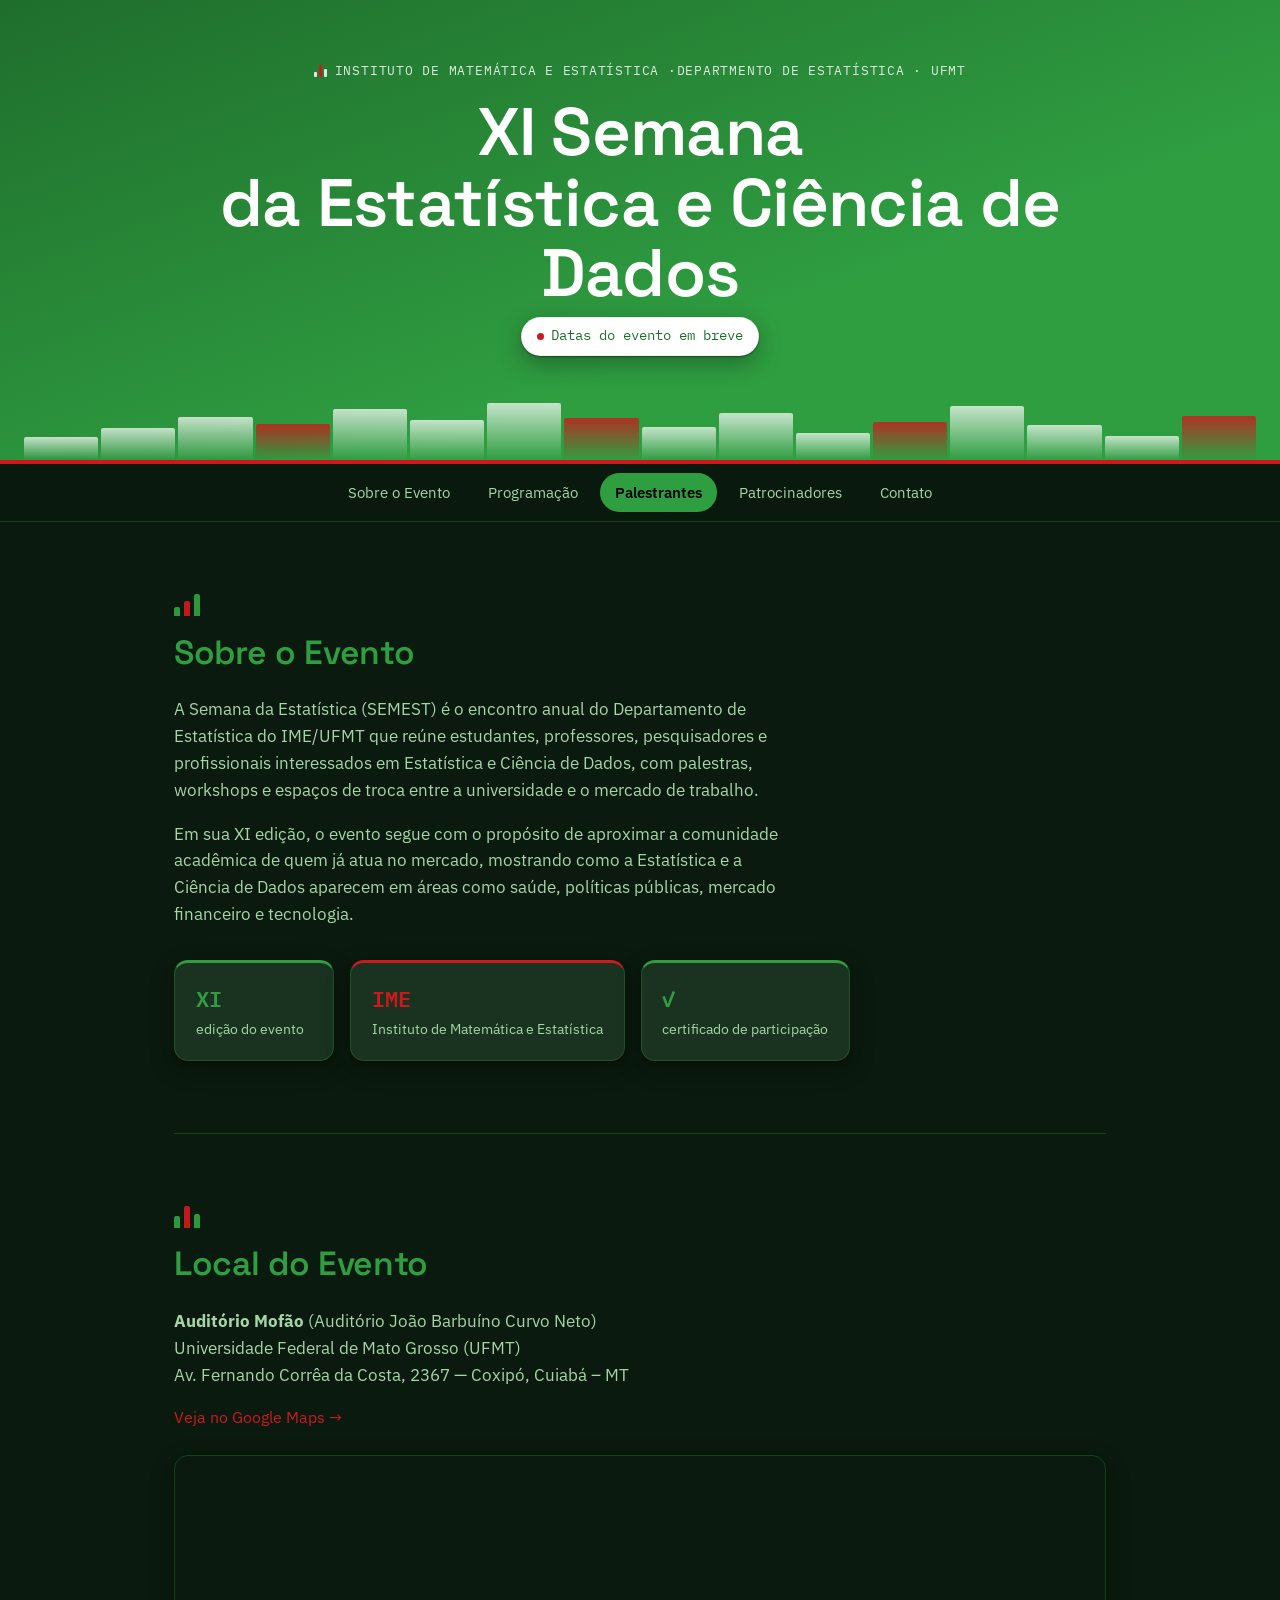
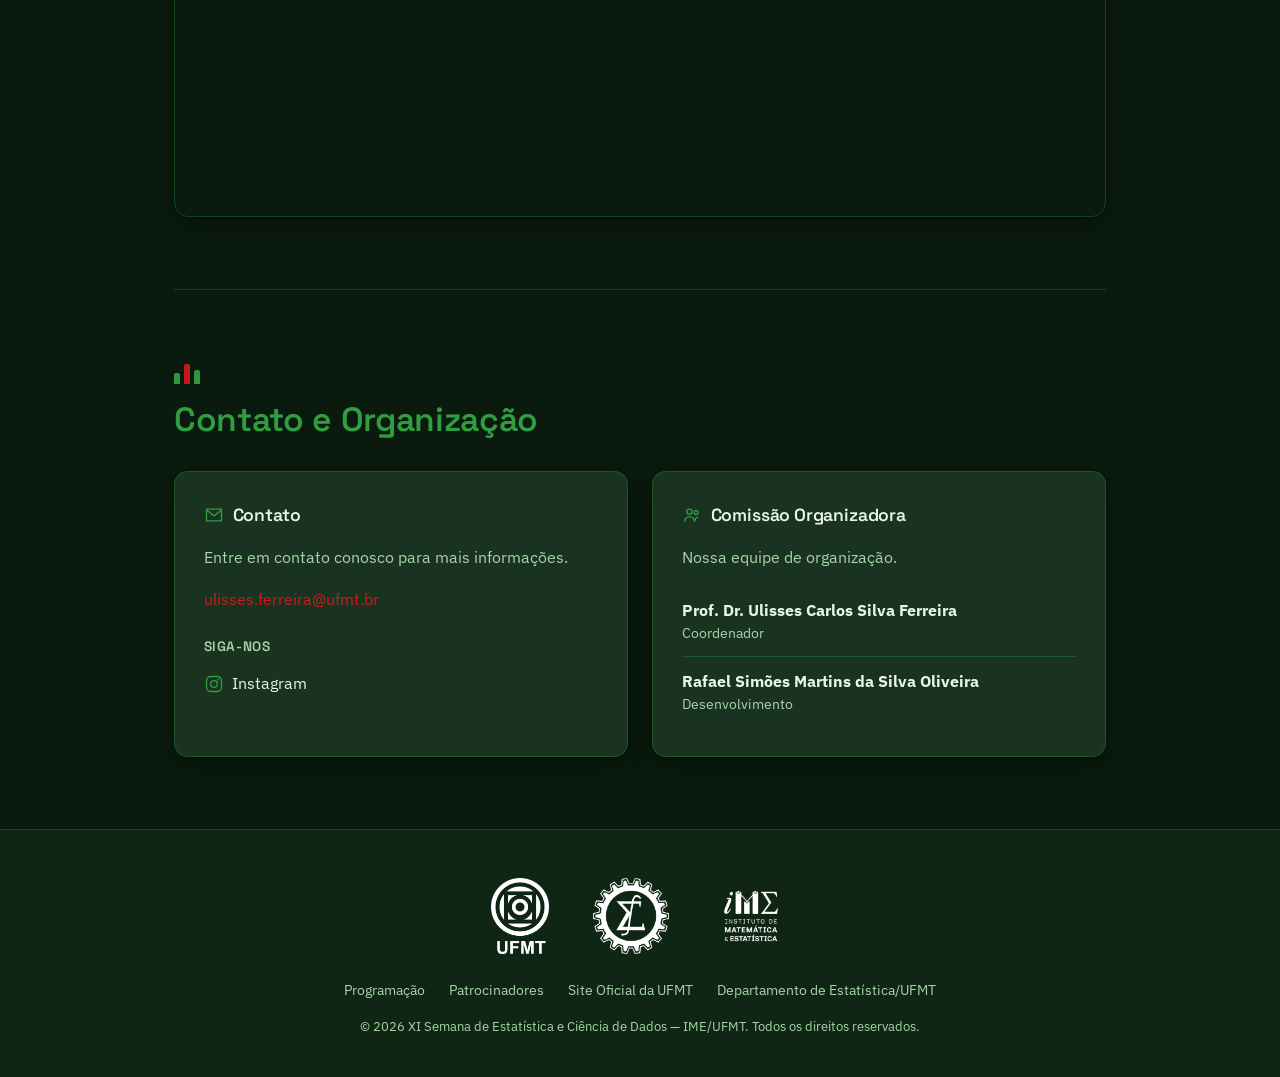
==== commit f90f744c: "Add files via upload" ====
--- a/index.html
+++ b/index.html
@@ -40,7 +40,7 @@
   <div class="hero-inner">
     
 
-    <p class="eyebrow"><span class="bars" aria-hidden="true"><i></i><i></i><i></i></span> Instituto de Matemática e Estatística · UFMT</p>
+    <p class="eyebrow"><span class="bars" aria-hidden="true"><i></i><i></i><i></i></span> Instituto de Matemática e Estatística ·Departmento de Estatística · UFMT</p>
     <h1>XI Semana<br>da Estatística e Ciência de Dados</h1>
    
 
--- a/style.css
+++ b/style.css
@@ -1,19 +1,16 @@
-/* =========================================================
-   Tokens — tema claro, inspirado na paleta do IFMT (verde)
-   ========================================================= */
 :root{
-  --bg: #E4F2E5;
-  --bg-elevated: #D6EAD7;
-  --surface: #FFFFFF;
-  --border: rgba(16, 45, 28, 0.14);
-
-  --accent: #159447;        /* verde institucional — destaque principal, mais vivo */
-  --accent-dim: #0B6E33;
-  --accent-2: #E1392A;      /* vermelho — contraste, como na logo do IFMT */
-  --accent-2-dim: #B02B20;
-
-  --text: #16261B;
-  --text-muted: #4A5C50;
+  --bg: #0A1A0E;
+  --bg-elevated: #0F2614;
+  --surface: #1A3321;
+  --border: rgba(47, 158, 65, 0.3);
+
+  --accent: #2F9E41;       /* verde oficial Rede Federal — Pantone 362C */
+  --accent-dim: #1F6E2C;
+  --accent-2: #CD191E;     /* vermelho oficial Rede Federal — Pantone 187C */
+  --accent-2-dim: #9E1317;
+
+  --text: #E8F5E9;
+  --text-muted: #A5D6A7;
 
   --font-display: 'Space Grotesk', system-ui, sans-serif;
   --font-body: 'IBM Plex Sans', system-ui, sans-serif;
@@ -21,7 +18,7 @@
 
   --radius: 14px;
   --max-width: 980px;
-  --shadow: 0 1px 2px rgba(16,45,28,0.04), 0 8px 24px rgba(16,45,28,0.06);
+  --shadow: 0 1px 2px rgba(0,0,0,0.4), 0 8px 24px rgba(0,0,0,0.3);
 }
 
 *{ box-sizing: border-box; }
@@ -53,7 +50,7 @@
 
 .skip-link{
   position: absolute; left: -999px; top: 0;
-  background: var(--accent); color: #fff; padding: .6em 1em;
+  background: var(--accent); color: #000; padding: .6em 1em;
   border-radius: 0 0 8px 0; z-index: 100;
 }
 .skip-link:focus{ left: 0; }
@@ -61,9 +58,6 @@
 .text-muted{ color: var(--text-muted); }
 .small{ font-size: .85rem; }
 
-/* =========================================================
-   Histogram signature glyphs
-   ========================================================= */
 .bars{ display: inline-flex; align-items: flex-end; gap: 2px; height: 12px; }
 .bars i{ display:block; width: 3px; background: var(--accent); border-radius: 1px; }
 .bars i:nth-child(1){ height: 40%; }
@@ -81,9 +75,6 @@
 .section-mark i{ display:block; width: 6px; border-radius: 2px 2px 0 0; height: var(--h); opacity: .95; background: var(--accent); }
 .section-mark i:nth-child(2){ background: var(--accent-2); }
 
-/* =========================================================
-   Hero
-   ========================================================= */
 .hero{
   position: relative;
   background: linear-gradient(160deg, var(--accent-dim), var(--accent) 65%);
@@ -100,9 +91,14 @@
 }
 .logos-row{
   display: flex; align-items: center; justify-content: center;
-  gap: 2rem; margin-bottom: 2.5rem; flex-wrap: wrap;
-}
-.logo-img{ height: 52px; width: auto; object-fit: contain; }
+  gap: 2.75rem; margin-bottom: 2.5rem; flex-wrap: wrap;
+}
+.logo-img{ 
+  height: 76px; 
+  width: auto; 
+  object-fit: contain;
+  filter: brightness(0) invert(1);
+}
 
 .eyebrow{
   font-family: var(--font-mono);
@@ -166,9 +162,6 @@
   background: linear-gradient(180deg, var(--accent-2), transparent);
 }
 
-/* =========================================================
-   Page header (subpáginas: Programação, Patrocinadores)
-   ========================================================= */
 .page-header{
   text-align: center;
   padding: 3rem 1.5rem 2.5rem;
@@ -179,13 +172,10 @@
 .page-header h1{ font-size: clamp(2rem, 4vw, 2.8rem); color: #fff; }
 .page-header .eyebrow{ color: rgba(255,255,255,0.85); }
 
-/* =========================================================
-   Nav
-   ========================================================= */
 .site-nav{
   position: sticky; top: 0; z-index: 10;
   display: flex; justify-content: center; gap: .5rem;
-  background: rgba(247,250,247,0.92);
+  background: rgba(10, 26, 14, 0.92);
   backdrop-filter: blur(8px);
   border-bottom: 1px solid var(--border);
   padding: .6rem 1rem;
@@ -200,11 +190,8 @@
   transition: color .15s ease, background .15s ease;
 }
 .tab-link:hover{ color: var(--text); background: var(--surface); }
-.tab-link.active{ color: #fff; background: var(--accent); font-weight: 600; }
-
-/* =========================================================
-   Sections
-   ========================================================= */
+.tab-link.active{ color: #000; background: var(--accent); font-weight: 600; }
+
 .page{ max-width: var(--max-width); margin: 0 auto; padding: 0 1.5rem; }
 .section{
   padding: 4.5rem 0;
@@ -215,7 +202,7 @@
 .section.in-view{ opacity: 1; transform: none; }
 .section:last-of-type{ border-bottom: none; }
 
-.section h2{ font-size: clamp(1.6rem, 3vw, 2.1rem); color: var(--accent-dim); }
+.section h2{ font-size: clamp(1.6rem, 3vw, 2.1rem); color: var(--accent); }
 .lede{ color: var(--text-muted); max-width: 62ch; font-size: 1.05rem; }
 
 .stat-chips{
@@ -238,7 +225,6 @@
 .chip:nth-child(2) .chip-num{ color: var(--accent-2); }
 .chip-label{ color: var(--text-muted); font-size: .88rem; }
 
-/* Empty state (Programação / Patrocinadores) */
 .empty-state{
   background: var(--surface);
   border: 1px dashed var(--border);
@@ -261,12 +247,11 @@
   transition: transform .12s ease, background .15s ease;
 }
 .btn:hover{ transform: translateY(-1px); }
-.btn-outline{ background: #fff; border: 1px solid var(--accent); color: var(--accent-dim); }
-.btn-outline:hover{ background: rgba(30,122,61,0.08); }
+.btn-outline{ background: var(--surface); border: 1px solid var(--accent); color: var(--accent); }
+.btn-outline:hover{ background: rgba(47, 158, 65, 0.18); }
 .btn-ghost{ background: transparent; color: var(--text-muted); }
 .btn-ghost:hover{ color: var(--text); }
 
-/* Cards (Contato) */
 .cards-grid{
   display: grid; grid-template-columns: repeat(auto-fit, minmax(260px, 1fr));
   gap: 1.5rem; margin-top: 1.5rem;
@@ -304,8 +289,90 @@
 .committee-list span{ color: var(--text-muted); font-size: .85rem; }
 
 /* =========================================================
-   Mapa (Local do Evento)
+   Palestrantes
    ========================================================= */
+.speaker-grid{
+  display: grid; grid-template-columns: repeat(auto-fit, minmax(240px, 1fr));
+  gap: 1.5rem;
+}
+.speaker-card{
+  background: var(--surface);
+  border: 1px solid var(--border);
+  border-radius: var(--radius);
+  padding: 1.8rem;
+  box-shadow: var(--shadow);
+  border-top: 3px solid var(--accent);
+  display: flex;
+  flex-direction: column;
+}
+.speaker-card:nth-child(3n+2){ border-top-color: var(--accent-2); }
+
+.speaker-avatar{
+  width: 72px; height: 72px;
+  border-radius: 50%;
+  margin-bottom: 1.1rem;
+  background: linear-gradient(135deg, var(--accent-dim), var(--accent));
+  border: 2px solid var(--border);
+  position: relative;
+}
+.speaker-avatar::after{
+  content: "";
+  position: absolute; inset: 0;
+  border-radius: 50%;
+  background:
+    radial-gradient(circle at 50% 38%, rgba(255,255,255,0.35) 0 14px, transparent 15px),
+    radial-gradient(circle at 50% 90%, rgba(255,255,255,0.25) 0 22px, transparent 23px);
+}
+.speaker-card:nth-child(3n+2) .speaker-avatar{
+  background: linear-gradient(135deg, var(--accent-2-dim), var(--accent-2));
+}
+
+.speaker-name{
+  font-size: 1.05rem;
+  margin-bottom: .2em;
+}
+.speaker-affiliation{
+  font-family: var(--font-mono);
+  font-size: .78rem;
+  text-transform: uppercase;
+  letter-spacing: .05em;
+  color: var(--accent);
+  margin: 0 0 .8em;
+}
+.speaker-card:nth-child(3n+2) .speaker-affiliation{ color: var(--accent-2); }
+
+.speaker-bio{
+  color: var(--text-muted);
+  font-size: .92rem;
+  flex-grow: 1;
+  margin-bottom: 1.2em;
+}
+.speaker-social{
+  display: flex; gap: 1rem; flex-wrap: wrap;
+  border-top: 1px solid var(--border);
+  padding-top: 1rem;
+}
+.speaker-social a{
+  font-size: .85rem;
+  text-decoration: none;
+  color: var(--text-muted);
+  transition: color .15s ease;
+}
+.speaker-social a:hover{ color: var(--accent); }
+
+.speaker-slot-empty{
+  background: var(--surface);
+  border: 1px dashed var(--border);
+  border-radius: var(--radius);
+  padding: 1.8rem;
+  display: flex; flex-direction: column; align-items: center; justify-content: center;
+  text-align: center;
+  color: var(--text-muted);
+  min-height: 220px;
+  gap: .6rem;
+}
+.speaker-slot-empty .sponsor-placeholder-icon{ font-size: 1.6rem; color: var(--accent-2); }
+
 .map-frame{
   margin-top: 1.5rem;
   border-radius: var(--radius);
@@ -315,9 +382,6 @@
 }
 .map-frame iframe{ display: block; }
 
-/* =========================================================
-   Tabela de programação
-   ========================================================= */
 .schedule-table-wrap{
   margin-top: 1.5rem;
   overflow-x: auto;
@@ -348,8 +412,8 @@
   vertical-align: top;
 }
 .schedule-table .day-row td{
-  background: rgba(30,122,61,0.08);
-  color: var(--accent-dim);
+  background: rgba(47, 158, 65, 0.14);
+  color: var(--accent);
   font-family: var(--font-mono);
   font-size: .78rem;
   text-transform: uppercase;
@@ -357,9 +421,6 @@
   font-weight: 600;
 }
 
-/* =========================================================
-   Patrocinadores
-   ========================================================= */
 .tier-title{
   font-size: .82rem;
   text-transform: uppercase;
@@ -398,9 +459,6 @@
 }
 .sponsor-slot-filled img{ max-width: 100%; max-height: 64px; object-fit: contain; }
 
-/* =========================================================
-   Footer
-   ========================================================= */
 .footer{
   text-align: center;
   padding: 3rem 1.5rem 2.5rem;
@@ -414,20 +472,14 @@
 .footer-links a:hover{ color: var(--accent-2); }
 .footer-copy{ color: var(--text-muted); font-size: .8rem; margin: 0; }
 
-/* =========================================================
-   Focus visibility
-   ========================================================= */
 a:focus-visible, .btn:focus-visible, .tab-link:focus-visible{
   outline: 2px solid var(--accent-2);
   outline-offset: 2px;
 }
 
-/* =========================================================
-   Responsive
-   ========================================================= */
 @media (max-width: 640px){
   .hero{ padding: 2.5rem 1.2rem 5rem; }
-  .logo-img{ height: 40px; }
+  .logo-img{ height: 56px; }
   .site-nav{ gap: .25rem; }
   .tab-link{ font-size: .85rem; padding: .5em .8em; }
 }
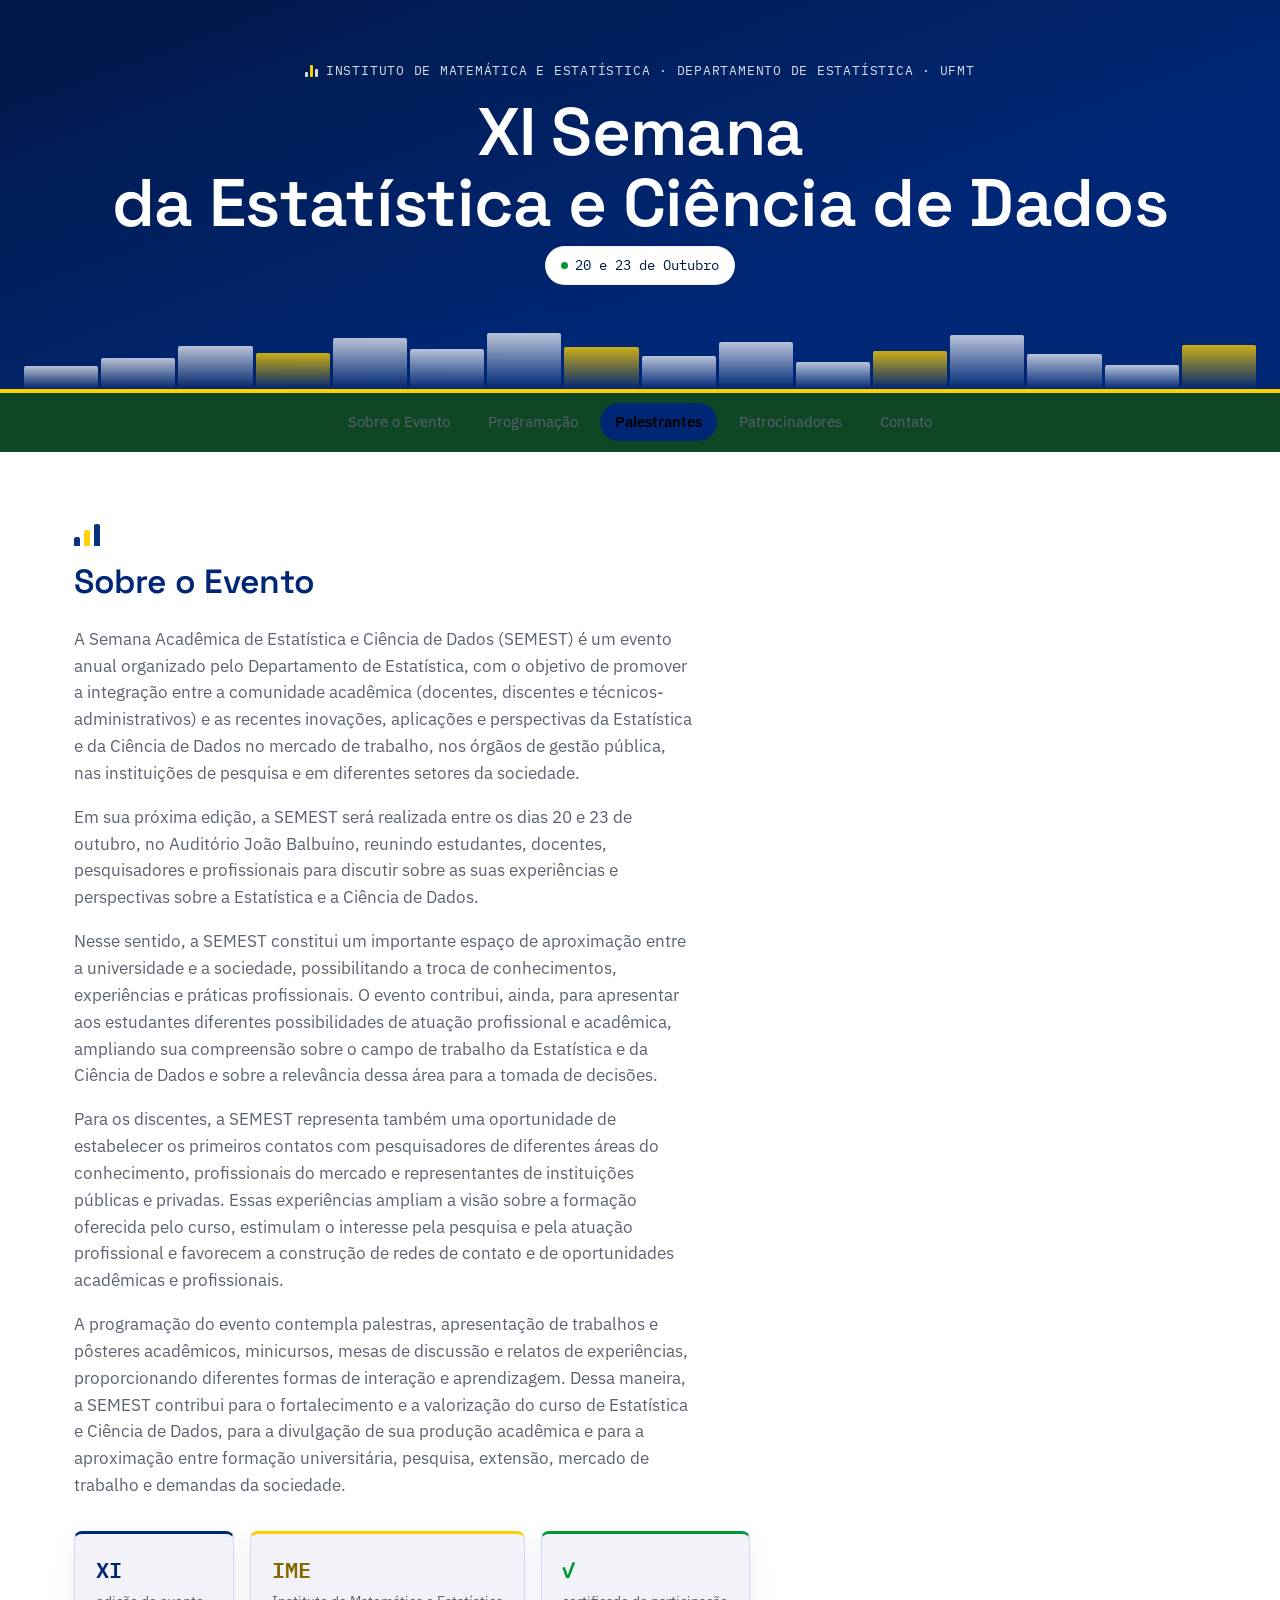
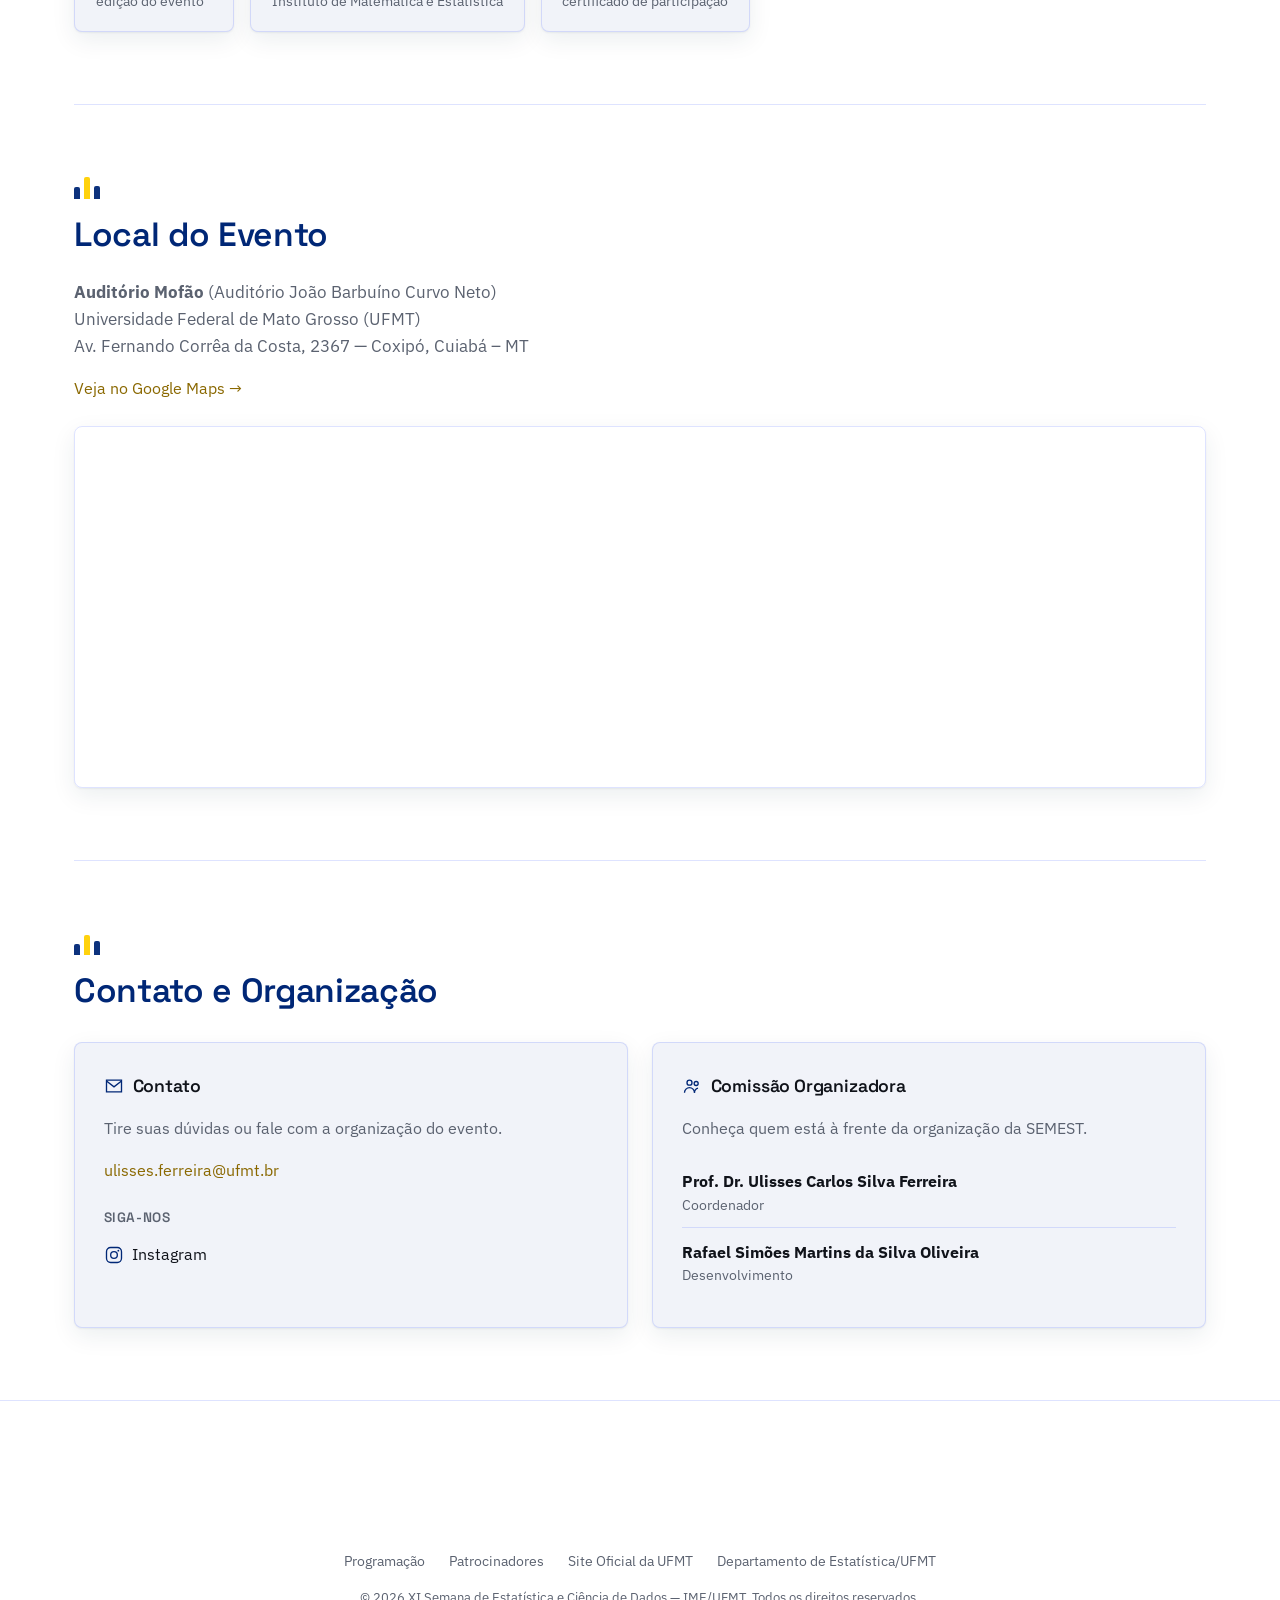
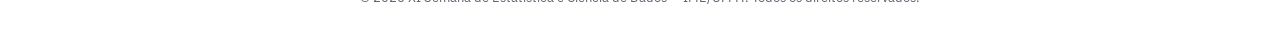
==== commit 1da0a05b: "Add files via upload" ====
--- a/index.html
+++ b/index.html
@@ -1,175 +1,225 @@
 <!DOCTYPE html>
 <html lang="pt-BR">
+
 <head>
-<meta charset="UTF-8">
-<meta http-equiv="X-UA-Compatible" content="IE=edge">
-<meta name="viewport" content="width=device-width, initial-scale=1.0">
-
-<title>XI Semana da Estatística — IME/UFMT</title>
-<meta name="description" content="XI Semana da Estatística e Ciência de Dados do IME/UFMT. Palestras, workshops e integração para estudantes, profissionais e interessados em Estatística e Ciência de Dados. Datas e inscrições em breve.">
-<meta name="keywords" content="Estatística, UFMT,, IME, evento, ciência de dados, workshop, palestra, inscrição">
-<meta name="author" content="Instituto de Matemática e Estatística - UFMT">
-<meta name="robots" content="index, follow">
-<meta name="theme-color" content="#0A1230">
-<link rel="canonical" href="https://www.xsemest.com.br/">
-
-<meta property="og:type" content="website">
-<meta property="og:title" content="XI Semana da Estatística — IME/UFMT">
-<meta property="og:description" content="Palestras, workshops e integração para estudantes, profissionais e interessados em Estatística e Ciência de Dados. Datas e inscrições em breve.">
-<meta property="og:image" content="estatistica_ufmt.png">
-<meta property="og:locale" content="pt_BR">
-<meta name="twitter:card" content="summary_large_image">
-<meta name="twitter:title" content="XI Semana da Estatística — IME/UFMT">
-<meta name="twitter:description" content="Palestras, workshops e integração para estudantes, profissionais e interessados em Estatística e Ciência de Dados.">
-<meta name="twitter:image" content="estatistica_ufmt.png">
-
-<link rel="icon" type="image/png" href="estatistica_ufmt.png">
-<link rel="apple-touch-icon" href="estatistica_ufmt.png">
-
-<link rel="preconnect" href="https://fonts.googleapis.com">
-<link rel="preconnect" href="https://fonts.gstatic.com" crossorigin>
-<link href="https://fonts.googleapis.com/css2?family=Space+Grotesk:wght@500;600;700&family=IBM+Plex+Sans:wght@400;500;600&family=IBM+Plex+Mono:wght@500;600&display=swap" rel="stylesheet">
-
-<link rel="stylesheet" href="style.css">
+  <meta charset="UTF-8">
+  <meta http-equiv="X-UA-Compatible" content="IE=edge">
+  <meta name="viewport" content="width=device-width, initial-scale=1.0">
+
+  <title>XI Semana da Estatística — IME/UFMT</title>
+  <meta name="description"
+    content="XI Semana da Estatística e Ciência de Dados do IME/UFMT. Palestras, workshops e integração para estudantes, profissionais e interessados em Estatística e Ciência de Dados. Datas e inscrições em breve.">
+  <meta name="keywords" content="Estatística, UFMT, IME, evento, ciência de dados, workshop, palestra, inscrição">
+  <meta name="author" content="Instituto de Matemática e Estatística - UFMT">
+  <meta name="robots" content="index, follow">
+  <meta name="theme-color" content="#0A1230">
+  <link rel="canonical" href="https://www.xsemest.com.br/">
+
+  <meta property="og:type" content="website">
+  <meta property="og:title" content="XI Semana da Estatística — IME/UFMT">
+  <meta property="og:description"
+    content="Palestras, workshops e integração para estudantes, profissionais e interessados em Estatística e Ciência de Dados. Datas e inscrições em breve.">
+  <meta property="og:image" content="estatistica_ufmt.png">
+  <meta property="og:locale" content="pt_BR">
+  <meta name="twitter:card" content="summary_large_image">
+  <meta name="twitter:title" content="XI Semana da Estatística — IME/UFMT">
+  <meta name="twitter:description"
+    content="Palestras, workshops e integração para estudantes, profissionais e interessados em Estatística e Ciência de Dados.">
+  <meta name="twitter:image" content="estatistica_ufmt.png">
+
+  <link rel="icon" type="image/png" href="estatistica_ufmt.png">
+  <link rel="apple-touch-icon" href="estatistica_ufmt.png">
+
+  <link rel="preconnect" href="https://fonts.googleapis.com">
+  <link rel="preconnect" href="https://fonts.gstatic.com" crossorigin>
+  <link
+    href="https://fonts.googleapis.com/css2?family=Space+Grotesk:wght@500;600;700&family=IBM+Plex+Sans:wght@400;500;600&family=IBM+Plex+Mono:wght@500;600&display=swap"
+    rel="stylesheet">
+
+  <link rel="stylesheet" href="style.css">
 </head>
+
 <body>
 
-<a class="skip-link" href="#conteudo">Pular para o conteúdo</a>
-
-<header class="hero">
-  <div class="hero-inner">
-    
-
-    <p class="eyebrow"><span class="bars" aria-hidden="true"><i></i><i></i><i></i></span> Instituto de Matemática e Estatística ·Departmento de Estatística · UFMT</p>
-    <h1>XI Semana<br>da Estatística e Ciência de Dados</h1>
-   
-
-    <div class="hero-badge">
-      <span class="dot" aria-hidden="true"></span>
-      Datas do evento em breve
-    </div>
-  </div>
-
-  <div class="hero-histogram" aria-hidden="true">
-    <i style="--h:38%"></i><i style="--h:52%"></i><i style="--h:71%"></i><i style="--h:60%"></i>
-    <i style="--h:85%"></i><i style="--h:66%"></i><i style="--h:94%"></i><i style="--h:70%"></i>
-    <i style="--h:55%"></i><i style="--h:78%"></i><i style="--h:45%"></i><i style="--h:63%"></i>
-    <i style="--h:90%"></i><i style="--h:58%"></i><i style="--h:40%"></i><i style="--h:73%"></i>
-  </div>
-</header>
-
-<nav class="site-nav" aria-label="Navegação principal">
-  <a href="index.html#sobre" class="tab-link">Sobre o Evento</a>
-  <a href="programacao.html" class="tab-link">Programação</a>
-  <a href="palestrantes.html" class="tab-link active">Palestrantes</a>
-  <a href="patrocinadores.html" class="tab-link">Patrocinadores</a>
-  <a href="index.html#contato" class="tab-link">Contato</a>
-</nav>
-
-<main id="conteudo" class="page">
-
-  <section id="sobre" class="section">
-    <p class="section-mark" aria-hidden="true"><i style="--h:40%"></i><i style="--h:70%"></i><i style="--h:100%"></i></p>
-    <h2>Sobre o Evento</h2>
-    <p class="lede">
-      A Semana da Estatística (SEMEST) é o encontro anual do Departamento de
-      Estatística do IME/UFMT que reúne estudantes, professores, pesquisadores e
-      profissionais interessados em Estatística e Ciência de Dados, com palestras,
-      workshops e espaços de troca entre a universidade e o mercado de trabalho.
+  <a class="skip-link" href="#conteudo">Pular para o conteúdo</a>
+
+  <header class="hero">
+    <div class="hero-inner">
+
+
+      <p class="eyebrow"><span class="bars" aria-hidden="true"><i></i><i></i><i></i></span> Instituto de Matemática e
+        Estatística · Departamento de Estatística · UFMT</p>
+      <h1>XI Semana<br>da Estatística e Ciência de Dados</h1>
+
+
+      <div class="hero-badge">
+        <span class="dot" aria-hidden="true"></span>
+        20 e 23 de Outubro
+      </div>
+    </div>
+
+    <div class="hero-histogram" aria-hidden="true">
+      <i style="--h:38%"></i><i style="--h:52%"></i><i style="--h:71%"></i><i style="--h:60%"></i>
+      <i style="--h:85%"></i><i style="--h:66%"></i><i style="--h:94%"></i><i style="--h:70%"></i>
+      <i style="--h:55%"></i><i style="--h:78%"></i><i style="--h:45%"></i><i style="--h:63%"></i>
+      <i style="--h:90%"></i><i style="--h:58%"></i><i style="--h:40%"></i><i style="--h:73%"></i>
+    </div>
+  </header>
+
+  <nav class="site-nav" aria-label="Navegação principal">
+    <a href="index.html#sobre" class="tab-link">Sobre o Evento</a>
+    <a href="programacao.html" class="tab-link">Programação</a>
+    <a href="palestrantes.html" class="tab-link active">Palestrantes</a>
+    <a href="patrocinadores.html" class="tab-link">Patrocinadores</a>
+    <a href="index.html#contato" class="tab-link">Contato</a>
+  </nav>
+
+  <main id="conteudo" class="page">
+
+    <section id="sobre" class="section">
+      <p class="section-mark" aria-hidden="true"><i style="--h:40%"></i><i style="--h:70%"></i><i style="--h:100%"></i>
+      </p>
+      <h2>Sobre o Evento</h2>
+      <p class="lede">
+        A Semana Acadêmica de Estatística e Ciência de Dados (SEMEST) é um evento anual organizado pelo Departamento de
+        Estatística, com o objetivo de promover a integração entre a comunidade acadêmica (docentes, discentes e
+        técnicos-administrativos) e as recentes inovações, aplicações e perspectivas da Estatística e da Ciência de
+        Dados no mercado de trabalho, nos órgãos de gestão pública, nas instituições de pesquisa e em diferentes setores
+        da sociedade.
+
+      </p>
+      <p class="lede">
+        Em sua próxima edição, a SEMEST será realizada entre os dias 20 e 23 de outubro, no Auditório João Balbuíno,
+        reunindo estudantes, docentes, pesquisadores e profissionais para discutir sobre as suas experiências e
+        perspectivas sobre a Estatística e a Ciência de Dados.
+
+      </p>
+      <p class="lede">
+        Nesse sentido, a SEMEST constitui um importante espaço de aproximação entre a universidade e a sociedade,
+        possibilitando a troca de conhecimentos, experiências e práticas profissionais. O evento contribui, ainda, para
+        apresentar aos estudantes diferentes possibilidades de atuação profissional e acadêmica, ampliando sua
+        compreensão sobre o campo de trabalho da Estatística e da Ciência de Dados e sobre a relevância dessa área para
+        a tomada de decisões.
+
+      </p>
+
+      <p class="lede">
+        Para os discentes, a SEMEST representa também uma oportunidade de estabelecer os primeiros contatos com
+        pesquisadores de diferentes áreas do conhecimento, profissionais do mercado e representantes de instituições
+        públicas e privadas. Essas experiências ampliam a visão sobre a formação oferecida pelo curso, estimulam o
+        interesse pela pesquisa e pela atuação profissional e favorecem a construção de redes de contato e de
+        oportunidades acadêmicas e profissionais.
+
+      </p>
+      <p class="lede">
+        A programação do evento contempla palestras, apresentação de trabalhos e pôsteres acadêmicos, minicursos, mesas
+        de discussão e relatos de experiências, proporcionando diferentes formas de interação e aprendizagem. Dessa
+        maneira, a SEMEST contribui para o fortalecimento e a valorização do curso de Estatística e Ciência de Dados,
+        para a divulgação de sua produção acadêmica e para a aproximação entre formação universitária, pesquisa,
+        extensão, mercado de trabalho e demandas da sociedade.
+      </p>
+      <div class="stat-chips">
+        <div class="chip">
+          <span class="chip-num">XI</span>
+          <span class="chip-label">edição do evento</span>
+        </div>
+        <div class="chip">
+          <span class="chip-num">IME</span>
+          <span class="chip-label">Instituto de Matemática e Estatística</span>
+        </div>
+        <div class="chip">
+          <span class="chip-num">✓</span>
+          <span class="chip-label">certificado de participação</span>
+        </div>
+      </div>
+    </section>
+
+    <section id="local" class="section">
+      <p class="section-mark" aria-hidden="true"><i style="--h:55%"></i><i style="--h:100%"></i><i style="--h:60%"></i>
+      </p>
+      <h2>Local do Evento</h2>
+      <p class="lede">
+        <strong>Auditório Mofão</strong> (Auditório João Barbuíno Curvo Neto)<br>
+        Universidade Federal de Mato Grosso (UFMT)<br>
+        Av. Fernando Corrêa da Costa, 2367 — Coxipó, Cuiabá – MT
+      </p>
+      <p><a href="https://maps.app.goo.gl/PFBHiiC9P6nd1BjTA" target="_blank" rel="noopener" class="link">Veja no Google
+          Maps →</a></p>
+
+      <div class="map-frame">
+        <iframe
+          src="https://www.google.com/maps/embed?pb=!1m18!1m12!1m3!1d3656.123456789!2d-56.0693214!3d-15.60831!2m3!1f0!2f0!3f0!3m2!1i1024!2i768!4f13.1!3m3!1m2!1s0x939db13f6ed4f995%3A0x77a41a3f027ce01f!2sAudit%C3%B3rio+Mof%C3%A3o+%28Audit%C3%B3rio+Jo%C3%A3o+Barbu%C3%ADno+Curvo+Neto%29!5e0!3m2!1spt-BR!2sbr!4v1634177890123!5m2!1spt-BR!2sbr"
+          width="100%" height="360" style="border:0;" allowfullscreen="" loading="lazy"
+          referrerpolicy="no-referrer-when-downgrade" title="Localização do Auditório Mofão - UFMT"></iframe>
+      </div>
+    </section>
+
+    <section id="contato" class="section">
+      <p class="section-mark" aria-hidden="true"><i style="--h:50%"></i><i style="--h:90%"></i><i style="--h:65%"></i>
+      </p>
+      <h2>Contato e Organização</h2>
+
+      <div class="cards-grid">
+        <div class="card">
+          <h3>
+            <svg class="icon" viewBox="0 0 24 24" aria-hidden="true">
+              <path d="M3 5h18v14H3z" fill="none" stroke="currentColor" stroke-width="1.6" />
+              <path d="M3 6l9 7 9-7" fill="none" stroke="currentColor" stroke-width="1.6" />
+            </svg>
+            Contato
+          </h3>
+          <p class="text-muted">Tire suas dúvidas ou fale com a organização do evento.</p>
+          <p><a href="mailto:ulisses.ferreira@ufmt.br" class="link">ulisses.ferreira@ufmt.br</a></p>
+
+          <h4>Siga-nos</h4>
+          <a href="https://www.instagram.com/estatistica.ufmt/" target="_blank" rel="noopener" class="social-link">
+            <svg class="icon" viewBox="0 0 24 24" aria-hidden="true">
+              <rect x="3" y="3" width="18" height="18" rx="5" fill="none" stroke="currentColor" stroke-width="1.6" />
+              <circle cx="12" cy="12" r="4" fill="none" stroke="currentColor" stroke-width="1.6" />
+              <circle cx="17.2" cy="6.8" r="1.1" fill="currentColor" />
+            </svg>
+            Instagram
+          </a>
+        </div>
+
+        <div class="card">
+          <h3>
+            <svg class="icon" viewBox="0 0 24 24" aria-hidden="true">
+              <circle cx="9" cy="8" r="3" fill="none" stroke="currentColor" stroke-width="1.6" />
+              <path d="M3 20c0-3.3 2.7-6 6-6s6 2.7 6 6" fill="none" stroke="currentColor" stroke-width="1.6" />
+              <circle cx="17" cy="9" r="2.4" fill="none" stroke="currentColor" stroke-width="1.6" />
+              <path d="M15 20c0-2.6 1.8-4.8 4.2-5.5" fill="none" stroke="currentColor" stroke-width="1.6" />
+            </svg>
+            Comissão Organizadora
+          </h3>
+          <p class="text-muted">Conheça quem está à frente da organização da SEMEST.</p>
+          <ul class="committee-list">
+            <li><strong>Prof. Dr. Ulisses Carlos Silva Ferreira</strong><span>Coordenador</span></li>
+            <li><strong>Rafael Simões Martins da Silva Oliveira</strong><span>Desenvolvimento</span></li>
+          </ul>
+        </div>
+      </div>
+    </section>
+
+  </main>
+
+  <footer class="footer">
+    <div class="logos-row">
+      <img src="ufmt_logo.png" alt="UFMT" class="logo-img" loading="lazy">
+      <img src="estatistica_ufmt.png" alt="Estatística UFMT" class="logo-img" loading="lazy">
+      <img src="logo_ime.png" alt="IME - Instituto de Matemática e Estatística" class="logo-img" loading="lazy">
+    </div>
+    <div class="footer-links">
+      <a href="programacao.html">Programação</a>
+      <a href="patrocinadores.html">Patrocinadores</a>
+      <a href="https://ufmt.br/" target="_blank" rel="noopener">Site Oficial da UFMT</a>
+      <a href="https://www.ufmt.br/unidade/dest" target="_blank" rel="noopener">Departamento de Estatística/UFMT</a>
+    </div>
+    <p class="footer-copy">© 2026 XI Semana de Estatística e Ciência de Dados — IME/UFMT. Todos os direitos reservados.
     </p>
-    <p class="lede">
-      Em sua XI edição, o evento segue com o propósito de aproximar a comunidade
-      acadêmica de quem já atua no mercado, mostrando como a Estatística e a
-      Ciência de Dados aparecem em áreas como saúde, políticas públicas, mercado
-      financeiro e tecnologia.
-    </p>
-
-    <div class="stat-chips">
-      <div class="chip">
-        <span class="chip-num">XI</span>
-        <span class="chip-label">edição do evento</span>
-      </div>
-      <div class="chip">
-        <span class="chip-num">IME</span>
-        <span class="chip-label">Instituto de Matemática e Estatística</span>
-      </div>
-      <div class="chip">
-        <span class="chip-num">✓</span>
-        <span class="chip-label">certificado de participação</span>
-      </div>
-    </div>
-  </section>
-
-  <section id="local" class="section">
-    <p class="section-mark" aria-hidden="true"><i style="--h:55%"></i><i style="--h:100%"></i><i style="--h:60%"></i></p>
-    <h2>Local do Evento</h2>
-    <p class="lede">
-      <strong>Auditório Mofão</strong> (Auditório João Barbuíno Curvo Neto)<br>
-      Universidade Federal de Mato Grosso (UFMT)<br>
-      Av. Fernando Corrêa da Costa, 2367 — Coxipó, Cuiabá – MT
-    </p>
-    <p><a href="https://maps.app.goo.gl/PFBHiiC9P6nd1BjTA" target="_blank" rel="noopener" class="link">Veja no Google Maps →</a></p>
-
-    <div class="map-frame">
-      <iframe
-        src="https://www.google.com/maps/embed?pb=!1m18!1m12!1m3!1d3656.123456789!2d-56.0693214!3d-15.60831!2m3!1f0!2f0!3f0!3m2!1i1024!2i768!4f13.1!3m3!1m2!1s0x939db13f6ed4f995%3A0x77a41a3f027ce01f!2sAudit%C3%B3rio+Mof%C3%A3o+%28Audit%C3%B3rio+Jo%C3%A3o+Barbu%C3%ADno+Curvo+Neto%29!5e0!3m2!1spt-BR!2sbr!4v1634177890123!5m2!1spt-BR!2sbr"
-        width="100%" height="360" style="border:0;" allowfullscreen="" loading="lazy"
-        referrerpolicy="no-referrer-when-downgrade"
-        title="Localização do Auditório Mofão - UFMT"></iframe>
-    </div>
-  </section>
-
-  <section id="contato" class="section">
-    <p class="section-mark" aria-hidden="true"><i style="--h:50%"></i><i style="--h:90%"></i><i style="--h:65%"></i></p>
-    <h2>Contato e Organização</h2>
-
-    <div class="cards-grid">
-      <div class="card">
-        <h3>
-          <svg class="icon" viewBox="0 0 24 24" aria-hidden="true"><path d="M3 5h18v14H3z" fill="none" stroke="currentColor" stroke-width="1.6"/><path d="M3 6l9 7 9-7" fill="none" stroke="currentColor" stroke-width="1.6"/></svg>
-          Contato
-        </h3>
-        <p class="text-muted">Entre em contato conosco para mais informações.</p>
-        <p><a href="mailto:ulisses.ferreira@ufmt.br" class="link">ulisses.ferreira@ufmt.br</a></p>
-
-        <h4>Siga-nos</h4>
-        <a href="https://www.instagram.com/estatistica.ufmt/" target="_blank" rel="noopener" class="social-link">
-          <svg class="icon" viewBox="0 0 24 24" aria-hidden="true"><rect x="3" y="3" width="18" height="18" rx="5" fill="none" stroke="currentColor" stroke-width="1.6"/><circle cx="12" cy="12" r="4" fill="none" stroke="currentColor" stroke-width="1.6"/><circle cx="17.2" cy="6.8" r="1.1" fill="currentColor"/></svg>
-          Instagram
-        </a>
-      </div>
-
-      <div class="card">
-        <h3>
-          <svg class="icon" viewBox="0 0 24 24" aria-hidden="true"><circle cx="9" cy="8" r="3" fill="none" stroke="currentColor" stroke-width="1.6"/><path d="M3 20c0-3.3 2.7-6 6-6s6 2.7 6 6" fill="none" stroke="currentColor" stroke-width="1.6"/><circle cx="17" cy="9" r="2.4" fill="none" stroke="currentColor" stroke-width="1.6"/><path d="M15 20c0-2.6 1.8-4.8 4.2-5.5" fill="none" stroke="currentColor" stroke-width="1.6"/></svg>
-          Comissão Organizadora
-        </h3>
-        <p class="text-muted">Nossa equipe de organização.</p>
-        <ul class="committee-list">
-          <li><strong>Prof. Dr. Ulisses Carlos Silva Ferreira</strong><span>Coordenador</span></li>
-          <li><strong>Rafael Simões Martins da Silva Oliveira</strong><span>Desenvolvimento</span></li>
-        </ul>
-      </div>
-    </div>
-  </section>
-
-</main>
-
-<footer class="footer">
-  <div class="logos-row">
-    <img src="ufmt_logo.png" alt="UFMT" class="logo-img" loading="lazy">
-    <img src="estatistica_ufmt.png" alt="Estatística UFMT" class="logo-img" loading="lazy">
-    <img src="logo_ime.png" alt="IME - Instituto de Matemática e Estatística" class="logo-img" loading="lazy">
-  </div>
-  <div class="footer-links">
-    <a href="programacao.html">Programação</a>
-    <a href="patrocinadores.html">Patrocinadores</a>
-    <a href="https://ufmt.br/" target="_blank" rel="noopener">Site Oficial da UFMT</a>
-    <a href="https://www.ufmt.br/unidade/dest" target="_blank" rel="noopener">Departamento de Estatística/UFMT</a>
-  </div>
-  <p class="footer-copy">© 2026 XI Semana de Estatística e Ciência de Dados — IME/UFMT. Todos os direitos reservados.</p>
-</footer>
-
-<script src="script.js" defer></script>
+  </footer>
+
+  <script src="script.js" defer></script>
 </body>
-</html>
+
+</html>
--- a/style.css
+++ b/style.css
@@ -1,24 +1,30 @@
-:root{
-  --bg: #0A1A0E;
-  --bg-elevated: #0F2614;
-  --surface: #1A3321;
-  --border: rgba(47, 158, 65, 0.3);
-
-  --accent: #2F9E41;       /* verde oficial Rede Federal — Pantone 362C */
-  --accent-dim: #1F6E2C;
-  --accent-2: #CD191E;     /* vermelho oficial Rede Federal — Pantone 187C */
-  --accent-2-dim: #9E1317;
-
-  --text: #E8F5E9;
-  --text-muted: #A5D6A7;
+:root {
+  --bg: #FFFFFF;
+  --bg-elevated: #FFFFFF;
+  --surface: #F1F3F9;
+
+  --border: rgba(24, 62, 255, 0.14);
+
+  --accent: #002776;
+  --accent-dim: #001845;
+  --accent-2: #FFD000;
+  --accent-2-dim: #8A6800;
+  --accent-3: #009739;
+
+  --text: #10131A;
+  --text-muted: #5B6270;
 
   --font-display: 'Space Grotesk', system-ui, sans-serif;
   --font-body: 'IBM Plex Sans', system-ui, sans-serif;
   --font-mono: 'IBM Plex Mono', monospace;
 
-  --radius: 14px;
-  --max-width: 980px;
-  --shadow: 0 1px 2px rgba(0,0,0,0.4), 0 8px 24px rgba(0,0,0,0.3);
+  --radius: 8px;
+
+  --max-width: 1180px;
+
+  --shadow:
+    0 1px 2px rgba(18, 48, 58, 0.06),
+    0 8px 24px rgba(18, 48, 58, 0.08);
 }
 
 *{ box-sizing: border-box; }
@@ -136,7 +142,7 @@
 }
 .hero-badge .dot{
   width: 7px; height: 7px; border-radius: 50%;
-  background: var(--accent-2);
+  background: var(--accent-3);
   animation: pulse 1.8s ease-in-out infinite;
 }
 @keyframes pulse{
@@ -175,7 +181,7 @@
 .site-nav{
   position: sticky; top: 0; z-index: 10;
   display: flex; justify-content: center; gap: .5rem;
-  background: rgba(10, 26, 14, 0.92);
+  background: rgba(0, 60, 24, 0.94);
   backdrop-filter: blur(8px);
   border-bottom: 1px solid var(--border);
   padding: .6rem 1rem;
@@ -205,8 +211,36 @@
 .section h2{ font-size: clamp(1.6rem, 3vw, 2.1rem); color: var(--accent); }
 .lede{ color: var(--text-muted); max-width: 62ch; font-size: 1.05rem; }
 
+.sobre-layout{
+  display: grid;
+  grid-template-columns: minmax(0, 1fr) 260px;
+  gap: 3rem;
+  align-items: start;
+  margin-top: 1.75rem;
+}
+.sobre-text{ display: flex; flex-direction: column; gap: 1.3rem; }
+.sobre-text .lede{ max-width: 68ch; }
+.lede-intro{
+  font-size: 1.15rem;
+  color: var(--text);
+  line-height: 1.65;
+}
+.lede-intro::first-letter{
+  font-family: var(--font-display);
+  font-size: 3.2rem;
+  font-weight: 700;
+  color: var(--accent);
+  float: left;
+  line-height: .82;
+  margin: .05em .12em 0 0;
+}
+.sobre-aside{ position: sticky; top: 5.5rem; }
+
 .stat-chips{
   display: flex; gap: 1rem; flex-wrap: wrap; margin-top: 2rem;
+}
+.sobre-aside .stat-chips{
+  flex-direction: column; flex-wrap: nowrap; margin-top: 0;
 }
 .chip{
   background: var(--surface);
@@ -216,14 +250,25 @@
   min-width: 160px;
   border-top: 3px solid var(--accent);
   box-shadow: var(--shadow);
-}
+  transition: transform .15s ease, box-shadow .15s ease;
+}
+.sobre-aside .chip{ min-width: 0; }
+.sobre-aside .chip:hover{ transform: translateY(-2px); box-shadow: 0 10px 24px rgba(18,48,58,0.12); }
 .chip:nth-child(2){ border-top-color: var(--accent-2); }
+.chip:nth-child(3){ border-top-color: var(--accent-3); }
 .chip-num{
   display: block; font-family: var(--font-mono);
   color: var(--accent); font-size: 1.4rem; font-weight: 600;
 }
-.chip:nth-child(2) .chip-num{ color: var(--accent-2); }
+.chip:nth-child(2) .chip-num{ color: var(--accent-2-dim); }
+.chip:nth-child(3) .chip-num{ color: var(--accent-3); }
 .chip-label{ color: var(--text-muted); font-size: .88rem; }
+
+@media (max-width: 900px){
+  .sobre-layout{ grid-template-columns: 1fr; gap: 2rem; }
+  .sobre-aside{ position: static; }
+  .sobre-aside .stat-chips{ flex-direction: row; flex-wrap: wrap; }
+}
 
 .empty-state{
   background: var(--surface);
@@ -248,7 +293,7 @@
 }
 .btn:hover{ transform: translateY(-1px); }
 .btn-outline{ background: var(--surface); border: 1px solid var(--accent); color: var(--accent); }
-.btn-outline:hover{ background: rgba(47, 158, 65, 0.18); }
+.btn-outline:hover{ background: rgba(24, 62, 255, 0.12); }
 .btn-ghost{ background: transparent; color: var(--text-muted); }
 .btn-ghost:hover{ color: var(--text); }
 
@@ -270,7 +315,7 @@
 .card h4{ font-size: .85rem; text-transform: uppercase; letter-spacing: .04em; color: var(--text-muted); margin-top: 1.5rem; }
 .icon{ width: 20px; height: 20px; color: var(--accent); flex-shrink: 0; }
 
-.link{ color: var(--accent-2); text-decoration: none; border-bottom: 1px solid transparent; }
+.link{ color: var(--accent-2-dim); text-decoration: none; border-bottom: 1px solid transparent; }
 .link:hover{ border-bottom-color: currentColor; }
 
 .social-link{
@@ -278,7 +323,7 @@
   text-decoration: none; color: var(--text);
   margin-top: .4rem;
 }
-.social-link:hover{ color: var(--accent-2); }
+.social-link:hover{ color: var(--accent-2-dim); }
 
 .committee-list{ list-style: none; margin: .5rem 0 0; padding: 0; }
 .committee-list li{
@@ -288,9 +333,6 @@
 .committee-list li:last-child{ border-bottom: none; }
 .committee-list span{ color: var(--text-muted); font-size: .85rem; }
 
-/* =========================================================
-   Palestrantes
-   ========================================================= */
 .speaker-grid{
   display: grid; grid-template-columns: repeat(auto-fit, minmax(240px, 1fr));
   gap: 1.5rem;
@@ -339,7 +381,7 @@
   color: var(--accent);
   margin: 0 0 .8em;
 }
-.speaker-card:nth-child(3n+2) .speaker-affiliation{ color: var(--accent-2); }
+.speaker-card:nth-child(3n+2) .speaker-affiliation{ color: var(--accent-2-dim); }
 
 .speaker-bio{
   color: var(--text-muted);
@@ -371,7 +413,7 @@
   min-height: 220px;
   gap: .6rem;
 }
-.speaker-slot-empty .sponsor-placeholder-icon{ font-size: 1.6rem; color: var(--accent-2); }
+.speaker-slot-empty .sponsor-placeholder-icon{ font-size: 1.6rem; color: var(--accent-2-dim); }
 
 .map-frame{
   margin-top: 1.5rem;
@@ -412,7 +454,7 @@
   vertical-align: top;
 }
 .schedule-table .day-row td{
-  background: rgba(47, 158, 65, 0.14);
+  background: rgba(24, 62, 255, 0.10);
   color: var(--accent);
   font-family: var(--font-mono);
   font-size: .78rem;
@@ -425,7 +467,7 @@
   font-size: .82rem;
   text-transform: uppercase;
   letter-spacing: .06em;
-  color: var(--accent-2);
+  color: var(--accent-2-dim);
   margin-bottom: 1rem;
 }
 .sponsor-grid{
@@ -450,7 +492,7 @@
 .sponsor-placeholder-icon{
   font-family: var(--font-display);
   font-size: 1.4rem;
-  color: var(--accent-2);
+  color: var(--accent-2-dim);
 }
 .sponsor-slot-filled{
   border-style: solid;
@@ -469,11 +511,11 @@
 .footer .logos-row{ margin-bottom: 1.5rem; }
 .footer-links{ display: flex; gap: 1.5rem; justify-content: center; flex-wrap: wrap; margin-bottom: 1rem; }
 .footer-links a{ color: var(--text-muted); text-decoration: none; font-size: .9rem; }
-.footer-links a:hover{ color: var(--accent-2); }
+.footer-links a:hover{ color: var(--accent-2-dim); }
 .footer-copy{ color: var(--text-muted); font-size: .8rem; margin: 0; }
 
 a:focus-visible, .btn:focus-visible, .tab-link:focus-visible{
-  outline: 2px solid var(--accent-2);
+  outline: 2px solid var(--accent);
   outline-offset: 2px;
 }
 
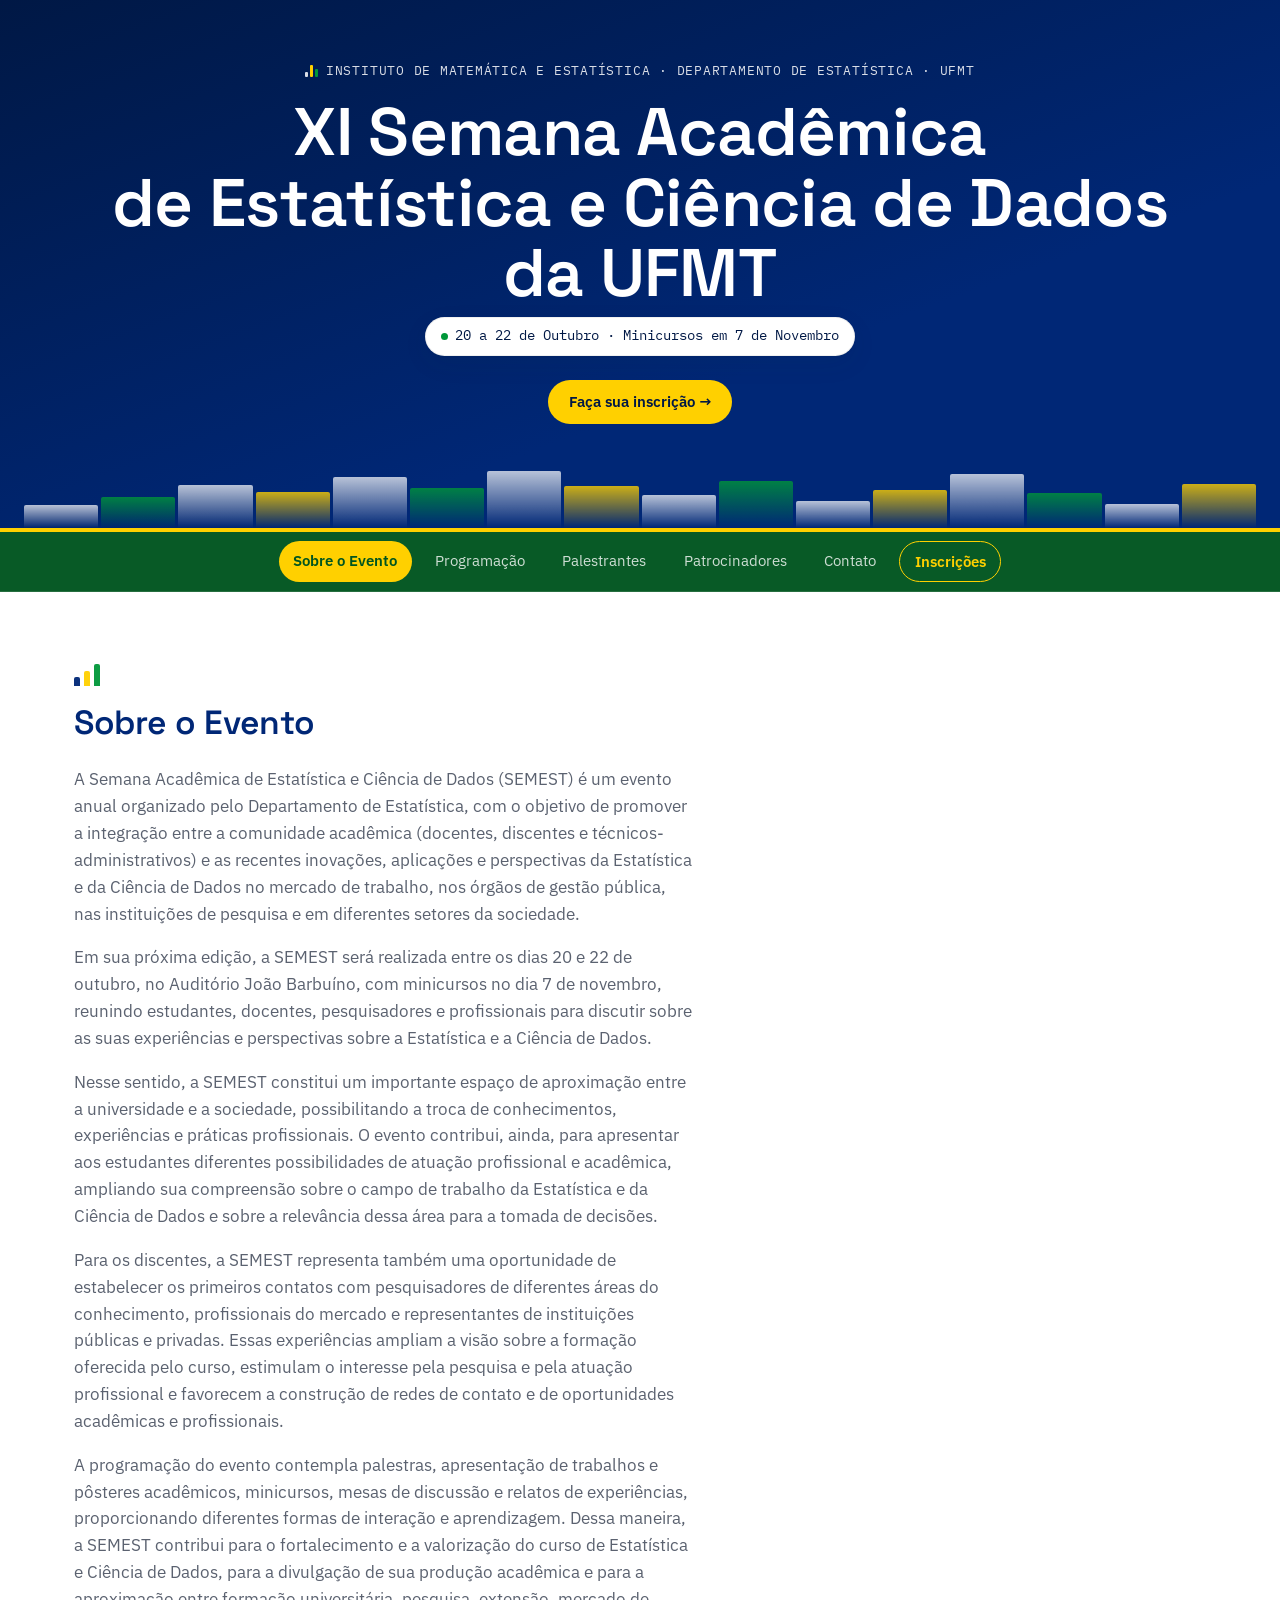
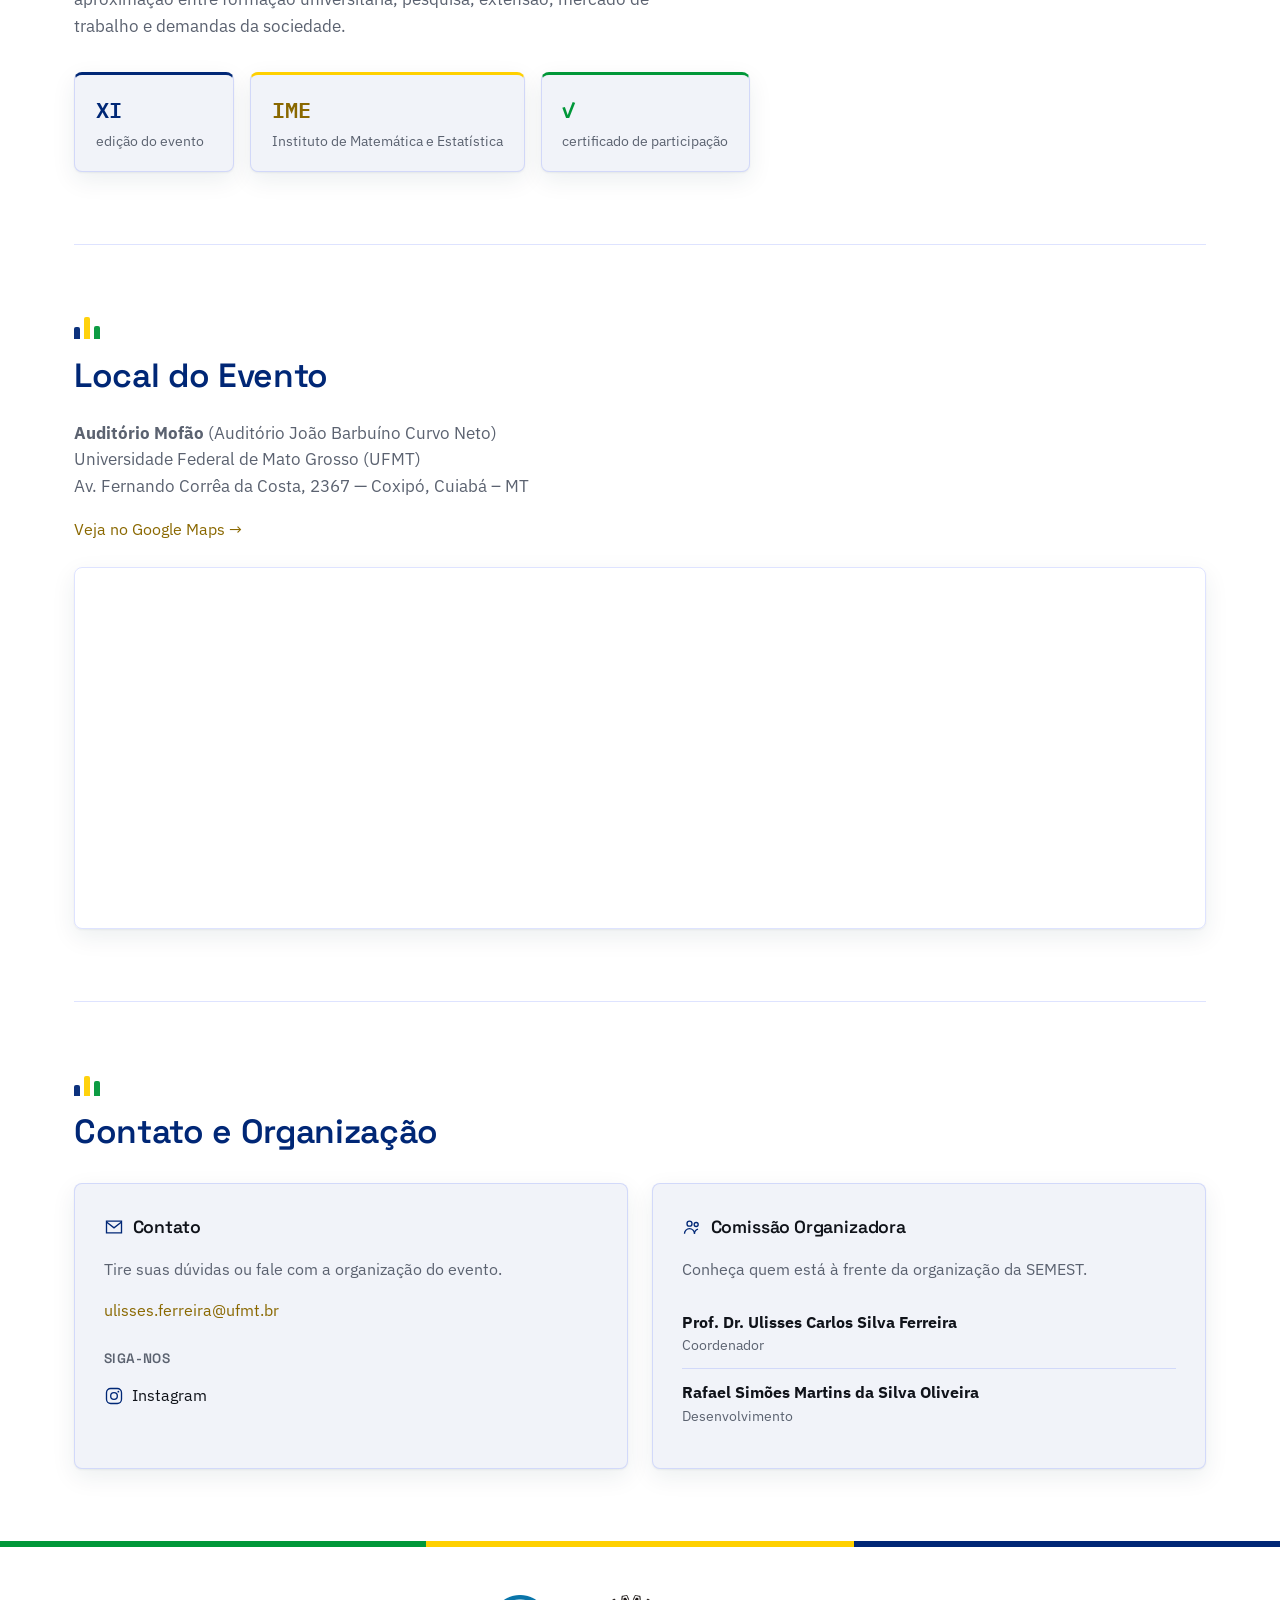
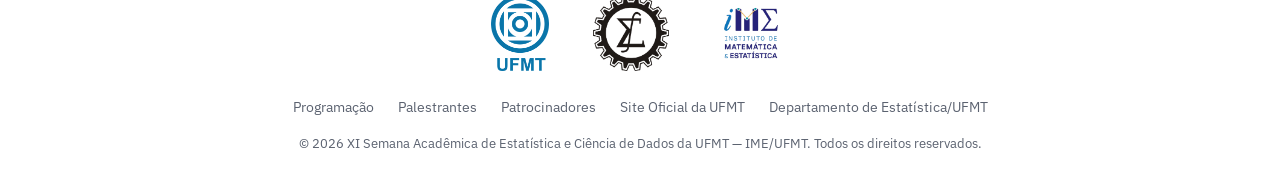
==== commit 49bca349: "Add files via upload" ====
--- a/index.html
+++ b/index.html
@@ -6,9 +6,9 @@
   <meta http-equiv="X-UA-Compatible" content="IE=edge">
   <meta name="viewport" content="width=device-width, initial-scale=1.0">
 
-  <title>XI Semana da Estatística — IME/UFMT</title>
+  <title>XI Semana Acadêmica de Estatística e Ciência de Dados da UFMT — IME/UFMT</title>
   <meta name="description"
-    content="XI Semana da Estatística e Ciência de Dados do IME/UFMT. Palestras, workshops e integração para estudantes, profissionais e interessados em Estatística e Ciência de Dados. Datas e inscrições em breve.">
+    content="XI Semana Acadêmica de Estatística e Ciência de Dados da UFMT (IME/UFMT), de 20 a 22 de outubro, com minicursos em 7 de novembro. Palestras, seminários de extensão e integração para estudantes, profissionais e interessados em Estatística e Ciência de Dados.">
   <meta name="keywords" content="Estatística, UFMT, IME, evento, ciência de dados, workshop, palestra, inscrição">
   <meta name="author" content="Instituto de Matemática e Estatística - UFMT">
   <meta name="robots" content="index, follow">
@@ -16,15 +16,15 @@
   <link rel="canonical" href="https://www.xsemest.com.br/">
 
   <meta property="og:type" content="website">
-  <meta property="og:title" content="XI Semana da Estatística — IME/UFMT">
+  <meta property="og:title" content="XI Semana Acadêmica de Estatística e Ciência de Dados da UFMT — IME/UFMT">
   <meta property="og:description"
-    content="Palestras, workshops e integração para estudantes, profissionais e interessados em Estatística e Ciência de Dados. Datas e inscrições em breve.">
+    content="De 20 a 22 de outubro, com minicursos em 7 de novembro. Palestras, seminários de extensão e integração para estudantes, profissionais e interessados em Estatística e Ciência de Dados.">
   <meta property="og:image" content="estatistica_ufmt.png">
   <meta property="og:locale" content="pt_BR">
   <meta name="twitter:card" content="summary_large_image">
-  <meta name="twitter:title" content="XI Semana da Estatística — IME/UFMT">
+  <meta name="twitter:title" content="XI Semana Acadêmica de Estatística e Ciência de Dados da UFMT — IME/UFMT">
   <meta name="twitter:description"
-    content="Palestras, workshops e integração para estudantes, profissionais e interessados em Estatística e Ciência de Dados.">
+    content="De 20 a 22 de outubro, com minicursos em 7 de novembro — IME/UFMT.">
   <meta name="twitter:image" content="estatistica_ufmt.png">
 
   <link rel="icon" type="image/png" href="estatistica_ufmt.png">
@@ -49,13 +49,14 @@
 
       <p class="eyebrow"><span class="bars" aria-hidden="true"><i></i><i></i><i></i></span> Instituto de Matemática e
         Estatística · Departamento de Estatística · UFMT</p>
-      <h1>XI Semana<br>da Estatística e Ciência de Dados</h1>
+      <h1>XI Semana Acadêmica<br>de Estatística e Ciência de Dados<br>da UFMT</h1>
 
 
       <div class="hero-badge">
         <span class="dot" aria-hidden="true"></span>
-        20 e 23 de Outubro
-      </div>
+        20 a 22 de Outubro · Minicursos em 7 de Novembro
+      </div>
+      <p class="hero-cta"><a href="https://forms.gle/JmbNxPpCY7QPgfws6" target="_blank" rel="noopener" class="btn btn-cta">Faça sua inscrição →</a></p>
     </div>
 
     <div class="hero-histogram" aria-hidden="true">
@@ -67,11 +68,12 @@
   </header>
 
   <nav class="site-nav" aria-label="Navegação principal">
-    <a href="index.html#sobre" class="tab-link">Sobre o Evento</a>
+    <a href="index.html#sobre" class="tab-link active">Sobre o Evento</a>
     <a href="programacao.html" class="tab-link">Programação</a>
-    <a href="palestrantes.html" class="tab-link active">Palestrantes</a>
+    <a href="palestrantes.html" class="tab-link">Palestrantes</a>
     <a href="patrocinadores.html" class="tab-link">Patrocinadores</a>
     <a href="index.html#contato" class="tab-link">Contato</a>
+    <a href="https://forms.gle/JmbNxPpCY7QPgfws6" class="tab-link tab-cta" target="_blank" rel="noopener">Inscrições</a>
   </nav>
 
   <main id="conteudo" class="page">
@@ -89,8 +91,8 @@
 
       </p>
       <p class="lede">
-        Em sua próxima edição, a SEMEST será realizada entre os dias 20 e 23 de outubro, no Auditório João Balbuíno,
-        reunindo estudantes, docentes, pesquisadores e profissionais para discutir sobre as suas experiências e
+        Em sua próxima edição, a SEMEST será realizada entre os dias 20 e 22 de outubro, no Auditório João Barbuíno,
+        com minicursos no dia 7 de novembro, reunindo estudantes, docentes, pesquisadores e profissionais para discutir sobre as suas experiências e
         perspectivas sobre a Estatística e a Ciência de Dados.
 
       </p>
@@ -211,11 +213,12 @@
     </div>
     <div class="footer-links">
       <a href="programacao.html">Programação</a>
+      <a href="palestrantes.html">Palestrantes</a>
       <a href="patrocinadores.html">Patrocinadores</a>
       <a href="https://ufmt.br/" target="_blank" rel="noopener">Site Oficial da UFMT</a>
       <a href="https://www.ufmt.br/unidade/dest" target="_blank" rel="noopener">Departamento de Estatística/UFMT</a>
     </div>
-    <p class="footer-copy">© 2026 XI Semana de Estatística e Ciência de Dados — IME/UFMT. Todos os direitos reservados.
+    <p class="footer-copy">© 2026 XI Semana Acadêmica de Estatística e Ciência de Dados da UFMT — IME/UFMT. Todos os direitos reservados.
     </p>
   </footer>
 
--- a/style.css
+++ b/style.css
@@ -10,6 +10,7 @@
   --accent-2: #FFD000;
   --accent-2-dim: #8A6800;
   --accent-3: #009739;
+  --green-dim: #00551f;
 
   --text: #10131A;
   --text-muted: #5B6270;
@@ -56,7 +57,7 @@
 
 .skip-link{
   position: absolute; left: -999px; top: 0;
-  background: var(--accent); color: #000; padding: .6em 1em;
+  background: var(--accent-2); color: var(--accent-dim); padding: .6em 1em;
   border-radius: 0 0 8px 0; z-index: 100;
 }
 .skip-link:focus{ left: 0; }
@@ -76,10 +77,13 @@
 .page-header .bars i{ background: rgba(255,255,255,0.85); }
 .hero .bars i:nth-child(2),
 .page-header .bars i:nth-child(2){ background: var(--accent-2); }
+.hero .bars i:nth-child(3),
+.page-header .bars i:nth-child(3){ background: var(--accent-3); }
 
 .section-mark{ display:flex; align-items:flex-end; gap: 4px; height: 22px; margin: 0 0 .6em; }
 .section-mark i{ display:block; width: 6px; border-radius: 2px 2px 0 0; height: var(--h); opacity: .95; background: var(--accent); }
 .section-mark i:nth-child(2){ background: var(--accent-2); }
+.section-mark i:nth-child(3){ background: var(--accent-3); }
 
 .hero{
   position: relative;
@@ -167,6 +171,9 @@
 .hero-histogram i:nth-child(4n){
   background: linear-gradient(180deg, var(--accent-2), transparent);
 }
+.hero-histogram i:nth-child(4n+2){
+  background: linear-gradient(180deg, var(--accent-3), transparent);
+}
 
 .page-header{
   text-align: center;
@@ -181,22 +188,22 @@
 .site-nav{
   position: sticky; top: 0; z-index: 10;
   display: flex; justify-content: center; gap: .5rem;
-  background: rgba(0, 60, 24, 0.94);
+  background: rgba(0, 85, 31, 0.97);
   backdrop-filter: blur(8px);
-  border-bottom: 1px solid var(--border);
+  border-bottom: 1px solid rgba(255,255,255,0.12);
   padding: .6rem 1rem;
   flex-wrap: wrap;
 }
 .tab-link{
   text-decoration: none;
-  color: var(--text-muted);
+  color: rgba(255,255,255,0.8);
   font-size: .92rem;
   padding: .5em 1em;
   border-radius: 999px;
   transition: color .15s ease, background .15s ease;
 }
-.tab-link:hover{ color: var(--text); background: var(--surface); }
-.tab-link.active{ color: #000; background: var(--accent); font-weight: 600; }
+.tab-link:hover{ color: #fff; background: rgba(255,255,255,0.12); }
+.tab-link.active{ color: var(--green-dim); background: var(--accent-2); font-weight: 600; }
 
 .page{ max-width: var(--max-width); margin: 0 auto; padding: 0 1.5rem; }
 .section{
@@ -348,6 +355,7 @@
   flex-direction: column;
 }
 .speaker-card:nth-child(3n+2){ border-top-color: var(--accent-2); }
+.speaker-card:nth-child(3n){ border-top-color: var(--accent-3); }
 
 .speaker-avatar{
   width: 72px; height: 72px;
@@ -368,6 +376,22 @@
 .speaker-card:nth-child(3n+2) .speaker-avatar{
   background: linear-gradient(135deg, var(--accent-2-dim), var(--accent-2));
 }
+.speaker-card:nth-child(3n) .speaker-avatar{
+  background: linear-gradient(135deg, var(--green-dim), var(--accent-3));
+}
+.speaker-avatar img{
+  position: absolute; inset: 0; z-index: 1;
+  width: 100%; height: 100%;
+  border-radius: 50%;
+  object-fit: cover;
+}
+.speaker-day{
+  font-family: var(--font-mono);
+  font-size: .75rem;
+  letter-spacing: .04em;
+  color: var(--text-muted);
+  margin: 0 0 .5em;
+}
 
 .speaker-name{
   font-size: 1.05rem;
@@ -382,6 +406,7 @@
   margin: 0 0 .8em;
 }
 .speaker-card:nth-child(3n+2) .speaker-affiliation{ color: var(--accent-2-dim); }
+.speaker-card:nth-child(3n) .speaker-affiliation{ color: var(--green-dim); }
 
 .speaker-bio{
   color: var(--text-muted);
@@ -448,6 +473,12 @@
   background: var(--bg-elevated);
   padding: .8em 1em;
 }
+.schedule-table td:first-child{
+  font-family: var(--font-mono);
+  white-space: nowrap;
+  width: 1%;
+}
+.schedule-table .day-row td:first-child{ width: auto; white-space: normal; }
 .schedule-table td{
   padding: .8em 1em;
   border-top: 1px solid var(--border);
@@ -499,16 +530,18 @@
   padding: 1rem;
   box-shadow: var(--shadow);
 }
-.sponsor-slot-filled img{ max-width: 100%; max-height: 64px; object-fit: contain; }
+.sponsor-slot-filled img{ max-width: 100%; max-height: 96px; object-fit: contain; }
 
 .footer{
   text-align: center;
   padding: 3rem 1.5rem 2.5rem;
-  border-top: 1px solid var(--border);
+  border-top: 6px solid;
+  border-image: linear-gradient(90deg, var(--accent-3) 0 33.33%, var(--accent-2) 33.33% 66.66%, var(--accent) 66.66% 100%) 1;
   background: var(--bg-elevated);
   color: var(--text);
 }
 .footer .logos-row{ margin-bottom: 1.5rem; }
+.footer .logo-img{ filter: none; }
 .footer-links{ display: flex; gap: 1.5rem; justify-content: center; flex-wrap: wrap; margin-bottom: 1rem; }
 .footer-links a{ color: var(--text-muted); text-decoration: none; font-size: .9rem; }
 .footer-links a:hover{ color: var(--accent-2-dim); }
@@ -524,4 +557,9 @@
   .logo-img{ height: 56px; }
   .site-nav{ gap: .25rem; }
   .tab-link{ font-size: .85rem; padding: .5em .8em; }
-}+}
+.tab-cta{ border: 1px solid var(--accent-2); color: var(--accent-2); font-weight: 600; }
+.tab-cta:hover{ background: var(--accent-2); color: var(--accent-dim); }
+.hero-cta{ margin: 1.5rem 0 0; }
+.btn-cta{ background: var(--accent-2); color: var(--accent-dim); }
+.btn-cta:hover{ background: #ffe040; }
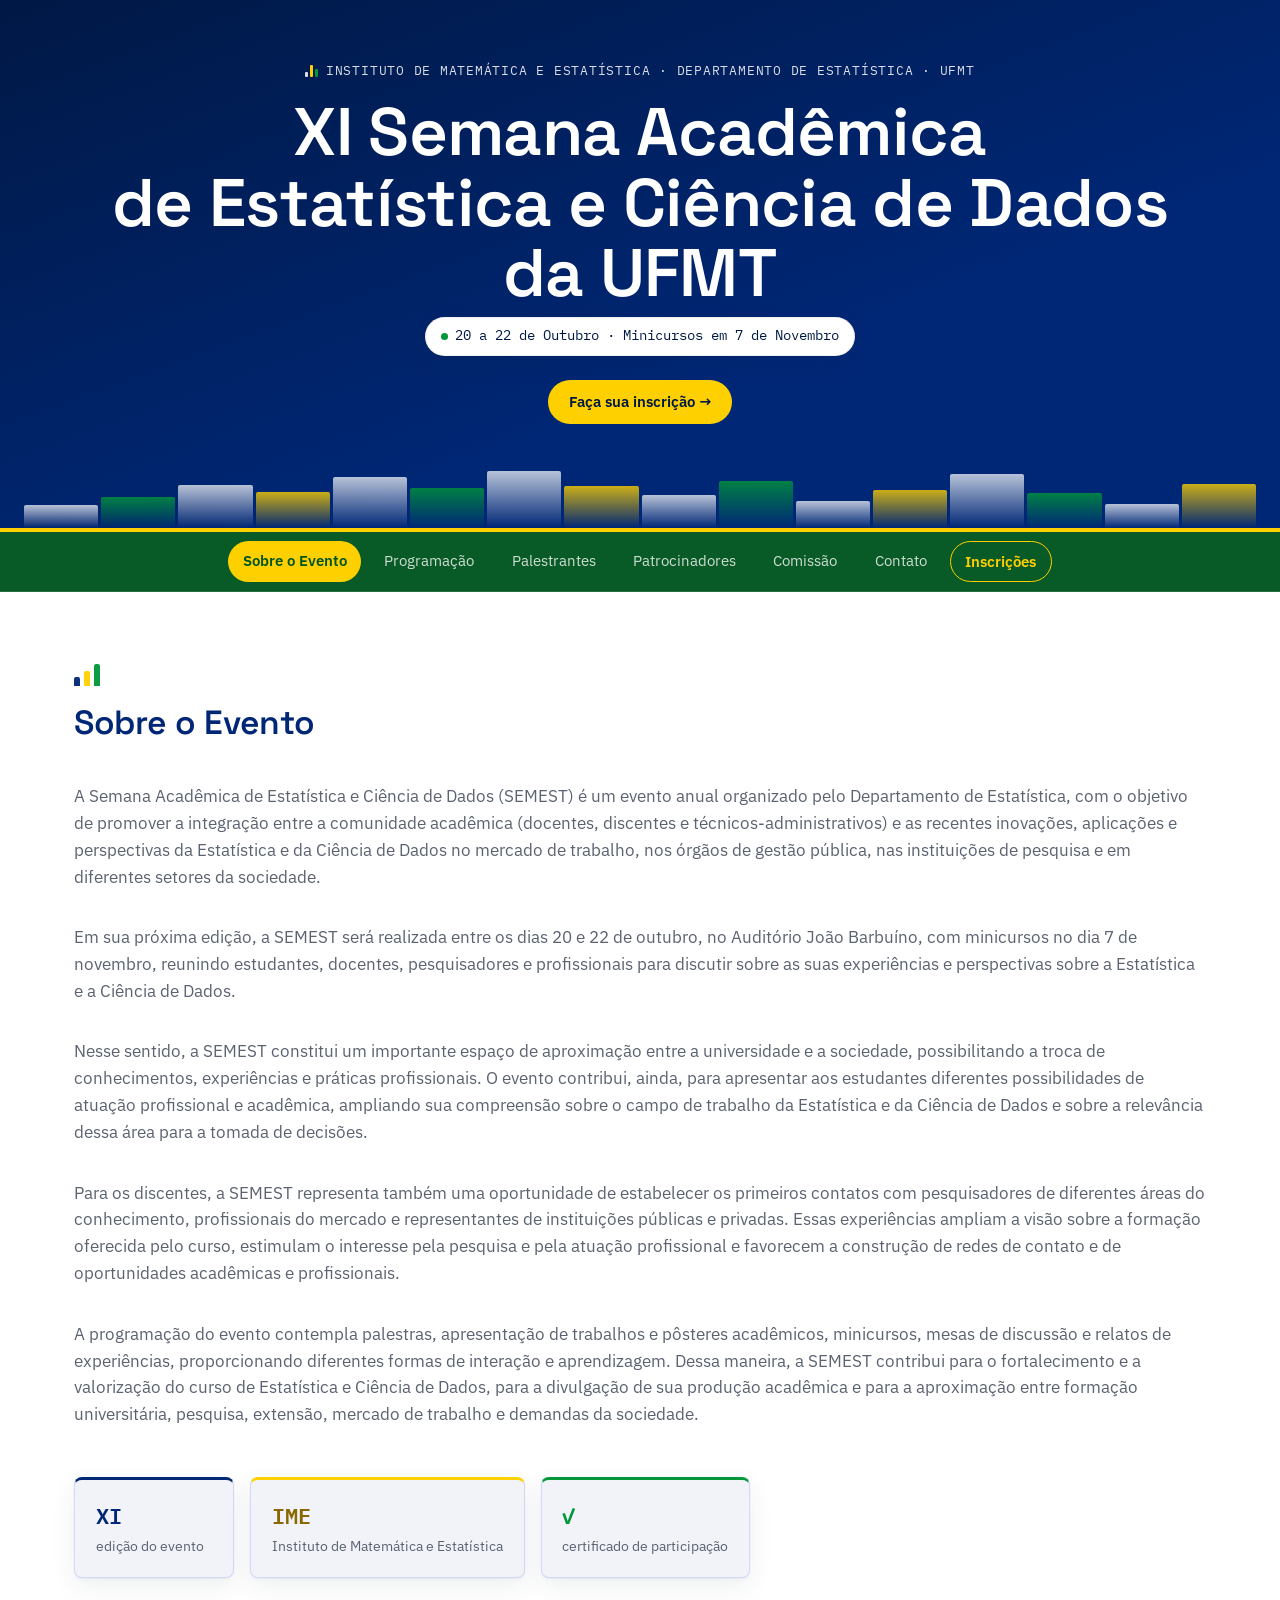
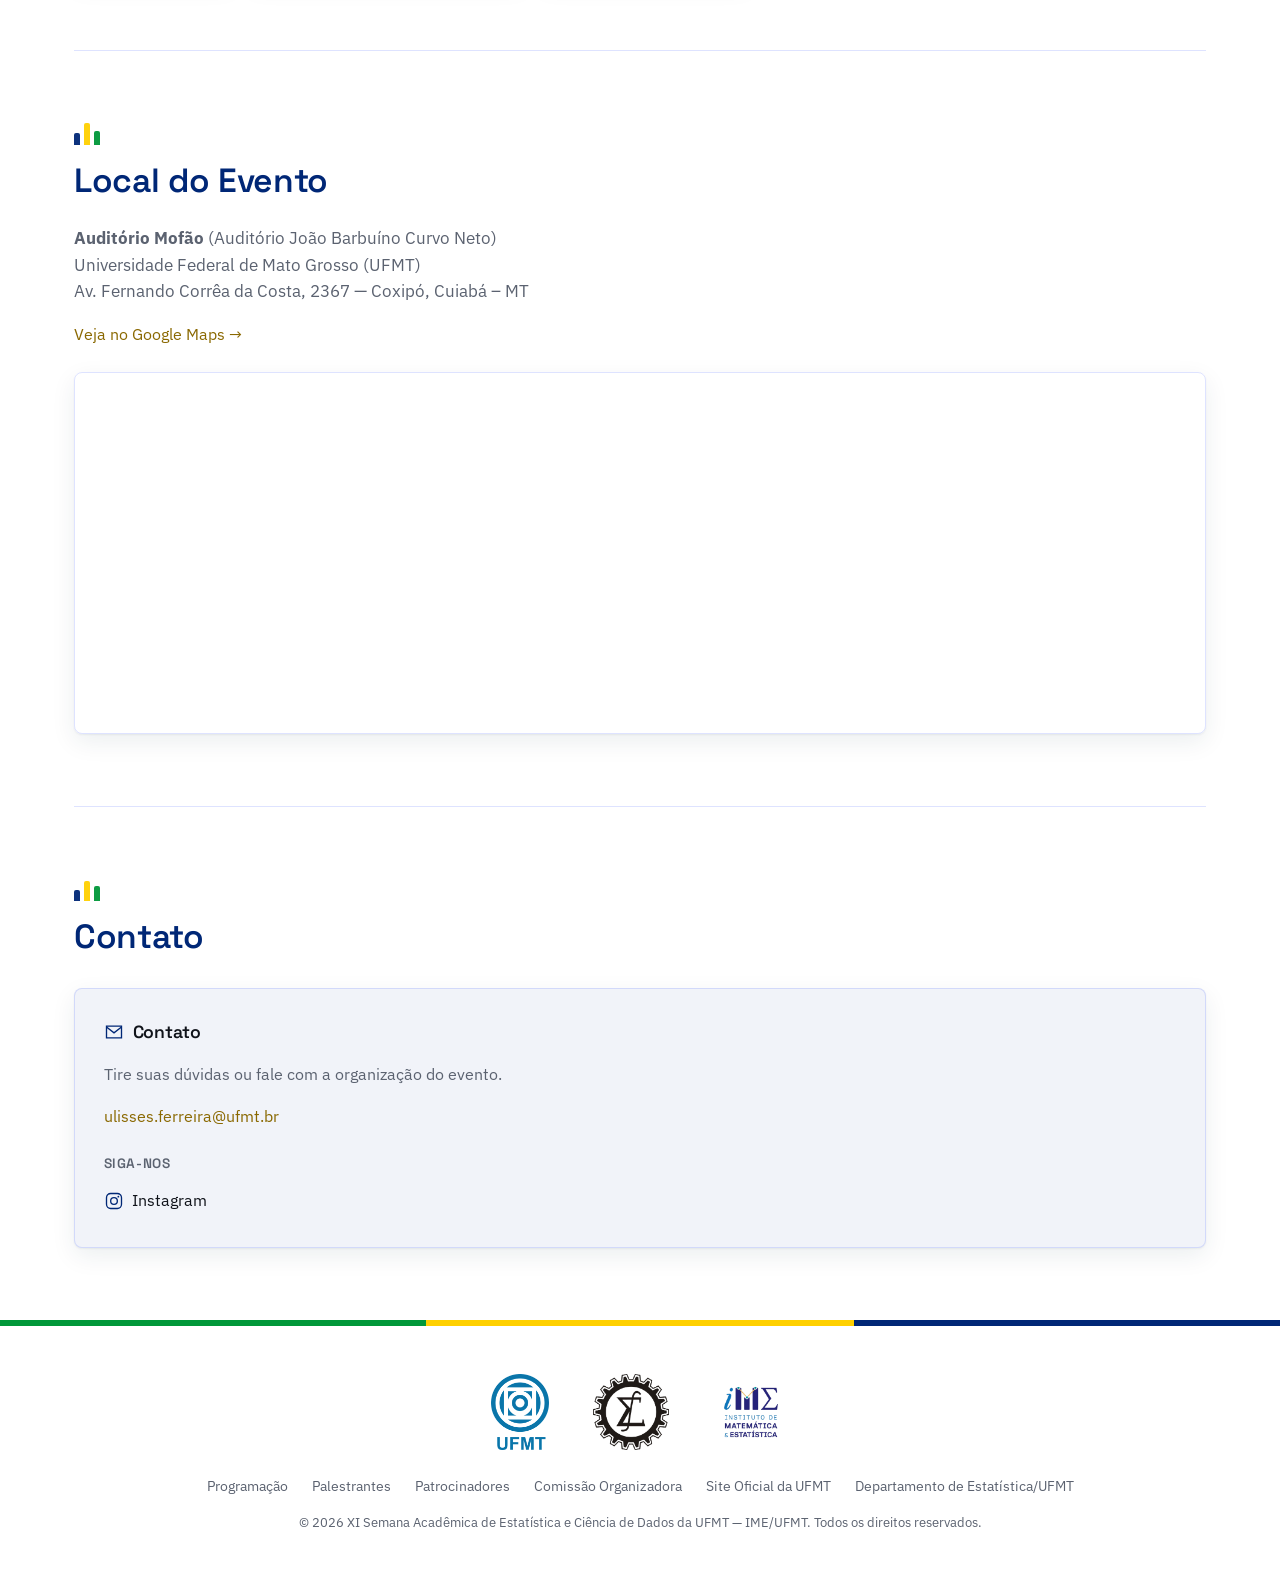
==== commit 2c0e06fe: "Add files via upload" ====
--- a/index.html
+++ b/index.html
@@ -72,17 +72,18 @@
     <a href="programacao.html" class="tab-link">Programação</a>
     <a href="palestrantes.html" class="tab-link">Palestrantes</a>
     <a href="patrocinadores.html" class="tab-link">Patrocinadores</a>
+    <a href="comissao.html" class="tab-link">Comissão</a>
     <a href="index.html#contato" class="tab-link">Contato</a>
     <a href="https://forms.gle/JmbNxPpCY7QPgfws6" class="tab-link tab-cta" target="_blank" rel="noopener">Inscrições</a>
   </nav>
 
   <main id="conteudo" class="page">
 
-    <section id="sobre" class="section">
+    <section id="sobre" class="section" style="min-height:100vh;display:flex;flex-direction:column;justify-content:center">
       <p class="section-mark" aria-hidden="true"><i style="--h:40%"></i><i style="--h:70%"></i><i style="--h:100%"></i>
       </p>
       <h2>Sobre o Evento</h2>
-      <p class="lede">
+      <p class="lede" style="max-width:none">
         A Semana Acadêmica de Estatística e Ciência de Dados (SEMEST) é um evento anual organizado pelo Departamento de
         Estatística, com o objetivo de promover a integração entre a comunidade acadêmica (docentes, discentes e
         técnicos-administrativos) e as recentes inovações, aplicações e perspectivas da Estatística e da Ciência de
@@ -90,13 +91,13 @@
         da sociedade.
 
       </p>
-      <p class="lede">
+      <p class="lede" style="max-width:none">
         Em sua próxima edição, a SEMEST será realizada entre os dias 20 e 22 de outubro, no Auditório João Barbuíno,
         com minicursos no dia 7 de novembro, reunindo estudantes, docentes, pesquisadores e profissionais para discutir sobre as suas experiências e
         perspectivas sobre a Estatística e a Ciência de Dados.
 
       </p>
-      <p class="lede">
+      <p class="lede" style="max-width:none">
         Nesse sentido, a SEMEST constitui um importante espaço de aproximação entre a universidade e a sociedade,
         possibilitando a troca de conhecimentos, experiências e práticas profissionais. O evento contribui, ainda, para
         apresentar aos estudantes diferentes possibilidades de atuação profissional e acadêmica, ampliando sua
@@ -105,7 +106,7 @@
 
       </p>
 
-      <p class="lede">
+      <p class="lede" style="max-width:none">
         Para os discentes, a SEMEST representa também uma oportunidade de estabelecer os primeiros contatos com
         pesquisadores de diferentes áreas do conhecimento, profissionais do mercado e representantes de instituições
         públicas e privadas. Essas experiências ampliam a visão sobre a formação oferecida pelo curso, estimulam o
@@ -113,7 +114,7 @@
         oportunidades acadêmicas e profissionais.
 
       </p>
-      <p class="lede">
+      <p class="lede" style="max-width:none">
         A programação do evento contempla palestras, apresentação de trabalhos e pôsteres acadêmicos, minicursos, mesas
         de discussão e relatos de experiências, proporcionando diferentes formas de interação e aprendizagem. Dessa
         maneira, a SEMEST contribui para o fortalecimento e a valorização do curso de Estatística e Ciência de Dados,
@@ -159,7 +160,7 @@
     <section id="contato" class="section">
       <p class="section-mark" aria-hidden="true"><i style="--h:50%"></i><i style="--h:90%"></i><i style="--h:65%"></i>
       </p>
-      <h2>Contato e Organização</h2>
+      <h2>Contato</h2>
 
       <div class="cards-grid">
         <div class="card">
@@ -183,23 +184,6 @@
             Instagram
           </a>
         </div>
-
-        <div class="card">
-          <h3>
-            <svg class="icon" viewBox="0 0 24 24" aria-hidden="true">
-              <circle cx="9" cy="8" r="3" fill="none" stroke="currentColor" stroke-width="1.6" />
-              <path d="M3 20c0-3.3 2.7-6 6-6s6 2.7 6 6" fill="none" stroke="currentColor" stroke-width="1.6" />
-              <circle cx="17" cy="9" r="2.4" fill="none" stroke="currentColor" stroke-width="1.6" />
-              <path d="M15 20c0-2.6 1.8-4.8 4.2-5.5" fill="none" stroke="currentColor" stroke-width="1.6" />
-            </svg>
-            Comissão Organizadora
-          </h3>
-          <p class="text-muted">Conheça quem está à frente da organização da SEMEST.</p>
-          <ul class="committee-list">
-            <li><strong>Prof. Dr. Ulisses Carlos Silva Ferreira</strong><span>Coordenador</span></li>
-            <li><strong>Rafael Simões Martins da Silva Oliveira</strong><span>Desenvolvimento</span></li>
-          </ul>
-        </div>
       </div>
     </section>
 
@@ -215,6 +199,7 @@
       <a href="programacao.html">Programação</a>
       <a href="palestrantes.html">Palestrantes</a>
       <a href="patrocinadores.html">Patrocinadores</a>
+      <a href="comissao.html">Comissão Organizadora</a>
       <a href="https://ufmt.br/" target="_blank" rel="noopener">Site Oficial da UFMT</a>
       <a href="https://www.ufmt.br/unidade/dest" target="_blank" rel="noopener">Departamento de Estatística/UFMT</a>
     </div>
--- a/style.css
+++ b/style.css
@@ -531,6 +531,8 @@
   box-shadow: var(--shadow);
 }
 .sponsor-slot-filled img{ max-width: 100%; max-height: 96px; object-fit: contain; }
+.sponsor-grid-sm{ grid-template-columns: repeat(auto-fit, minmax(200px, 1fr)); }
+.sponsor-grid-sm .sponsor-slot-filled{ min-height: 130px; }
 
 .footer{
   text-align: center;
@@ -563,3 +565,12 @@
 .hero-cta{ margin: 1.5rem 0 0; }
 .btn-cta{ background: var(--accent-2); color: var(--accent-dim); }
 .btn-cta:hover{ background: #ffe040; }
+
+.sponsor-grid-pair{ grid-template-columns: repeat(2, minmax(0, 1fr)); max-width: 720px; }
+.sponsor-grid-pair .sponsor-slot-filled{ min-height: 150px; }
+.sponsor-grid-pair .sponsor-slot-filled img{ max-height: 110px; }
+@media (max-width: 520px){ .sponsor-grid-pair{ grid-template-columns: 1fr; } }
+
+.sponsor-grid-single{ grid-template-columns: minmax(0, 1fr); max-width: 360px; }
+.sponsor-grid-single .sponsor-slot-filled{ min-height: 200px; }
+.sponsor-grid-single .sponsor-slot-filled img{ max-height: 170px; }
